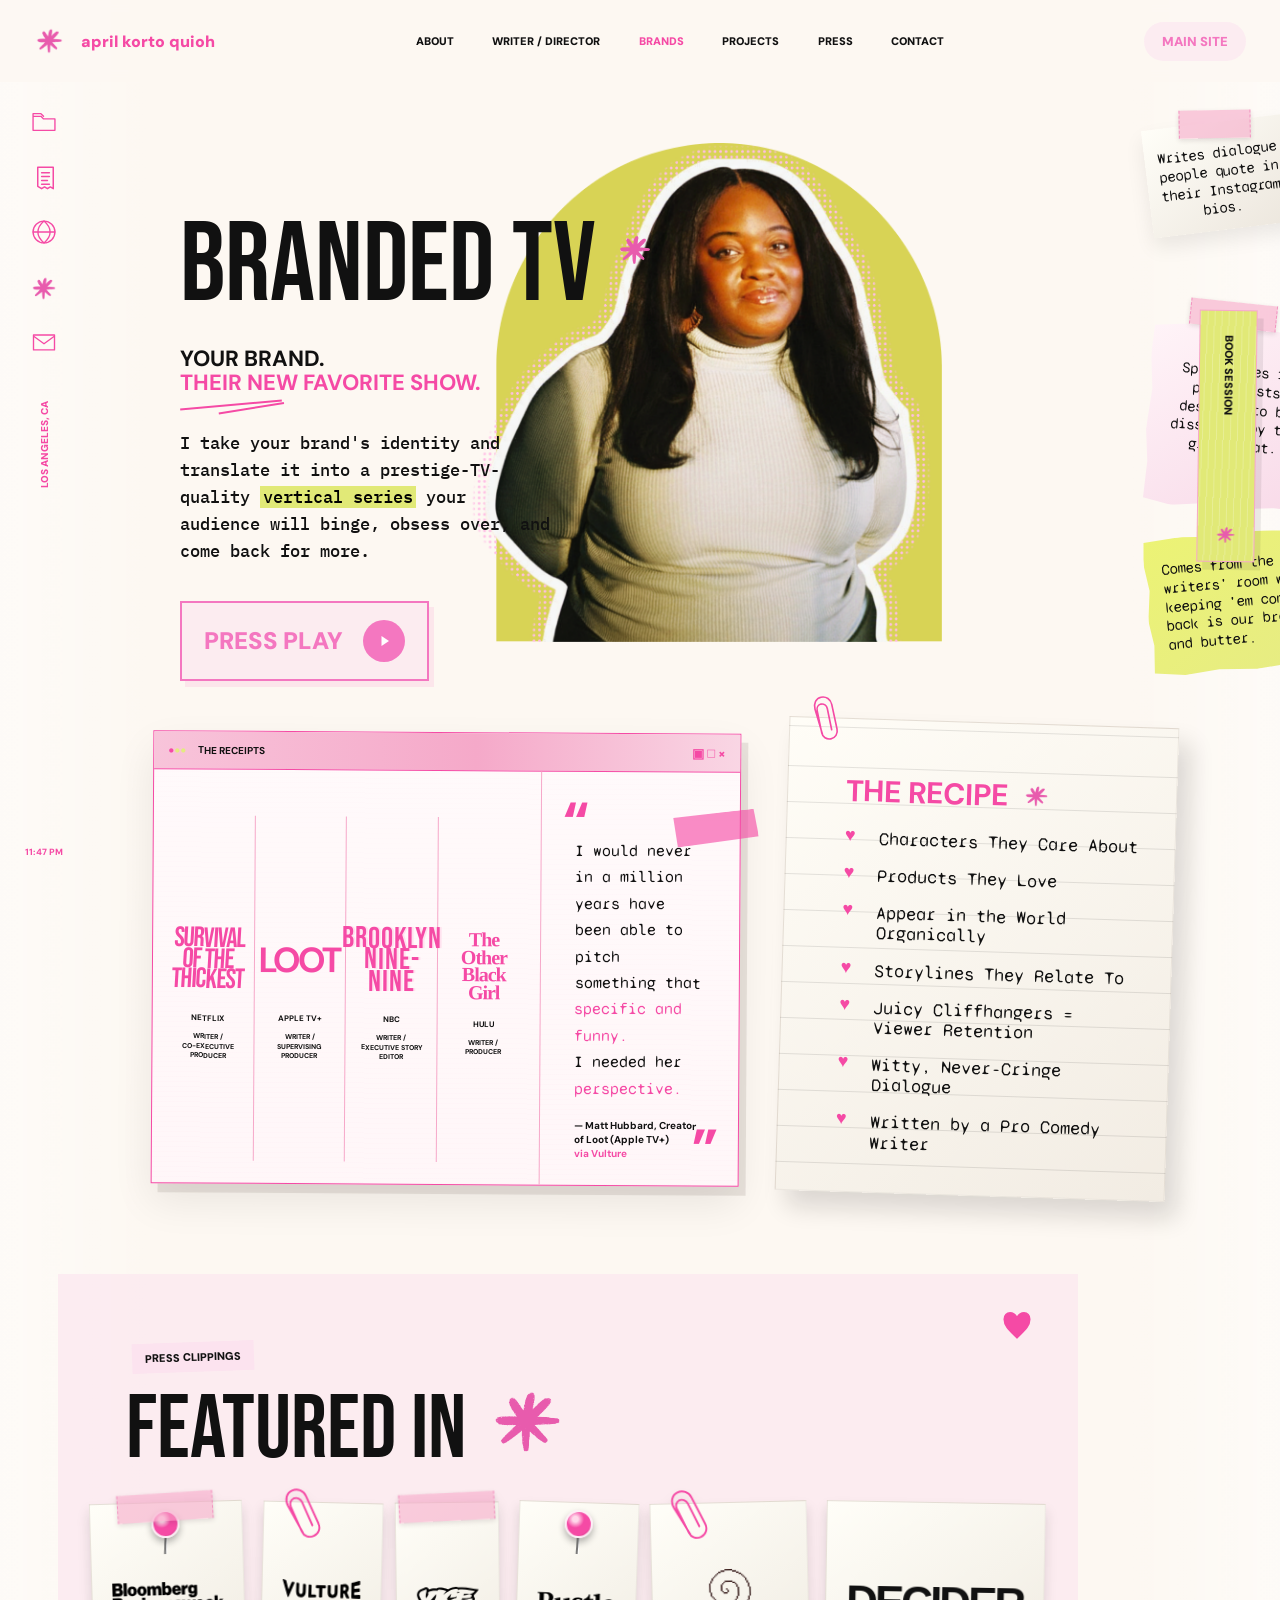
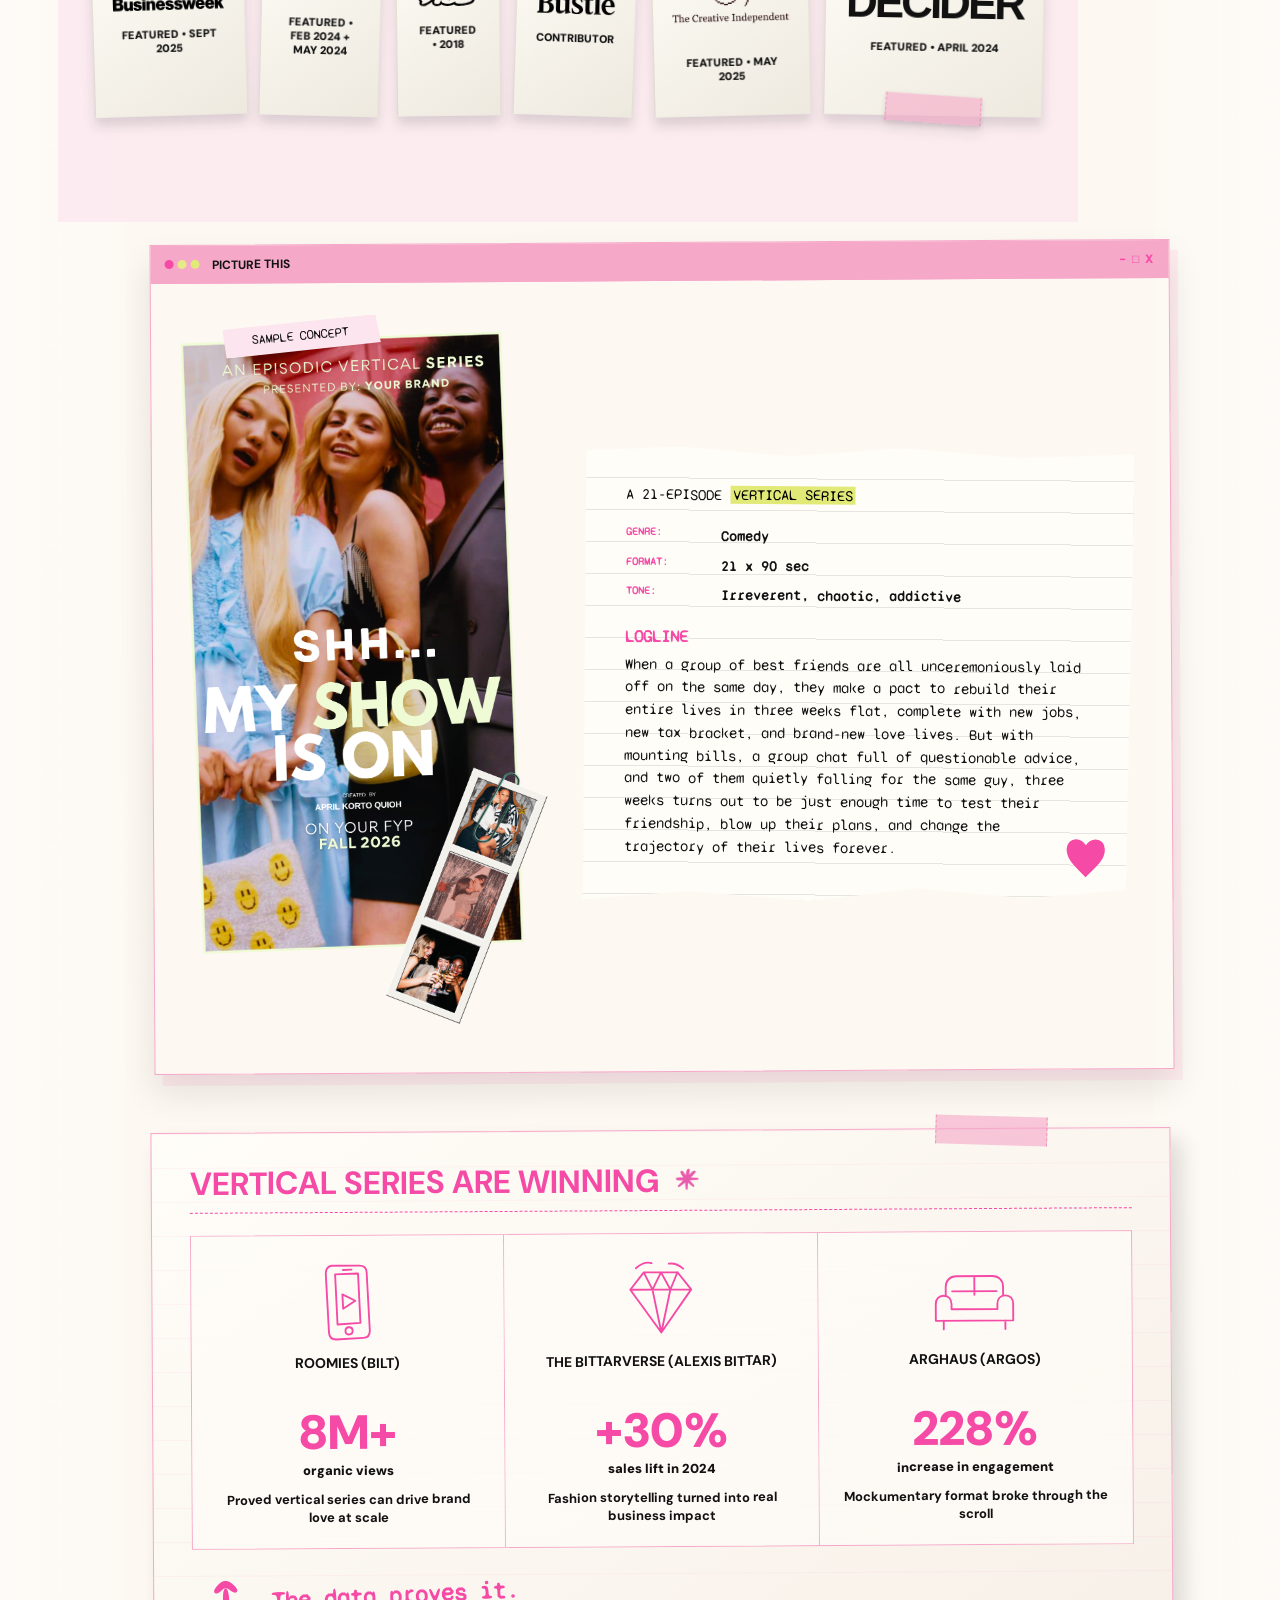
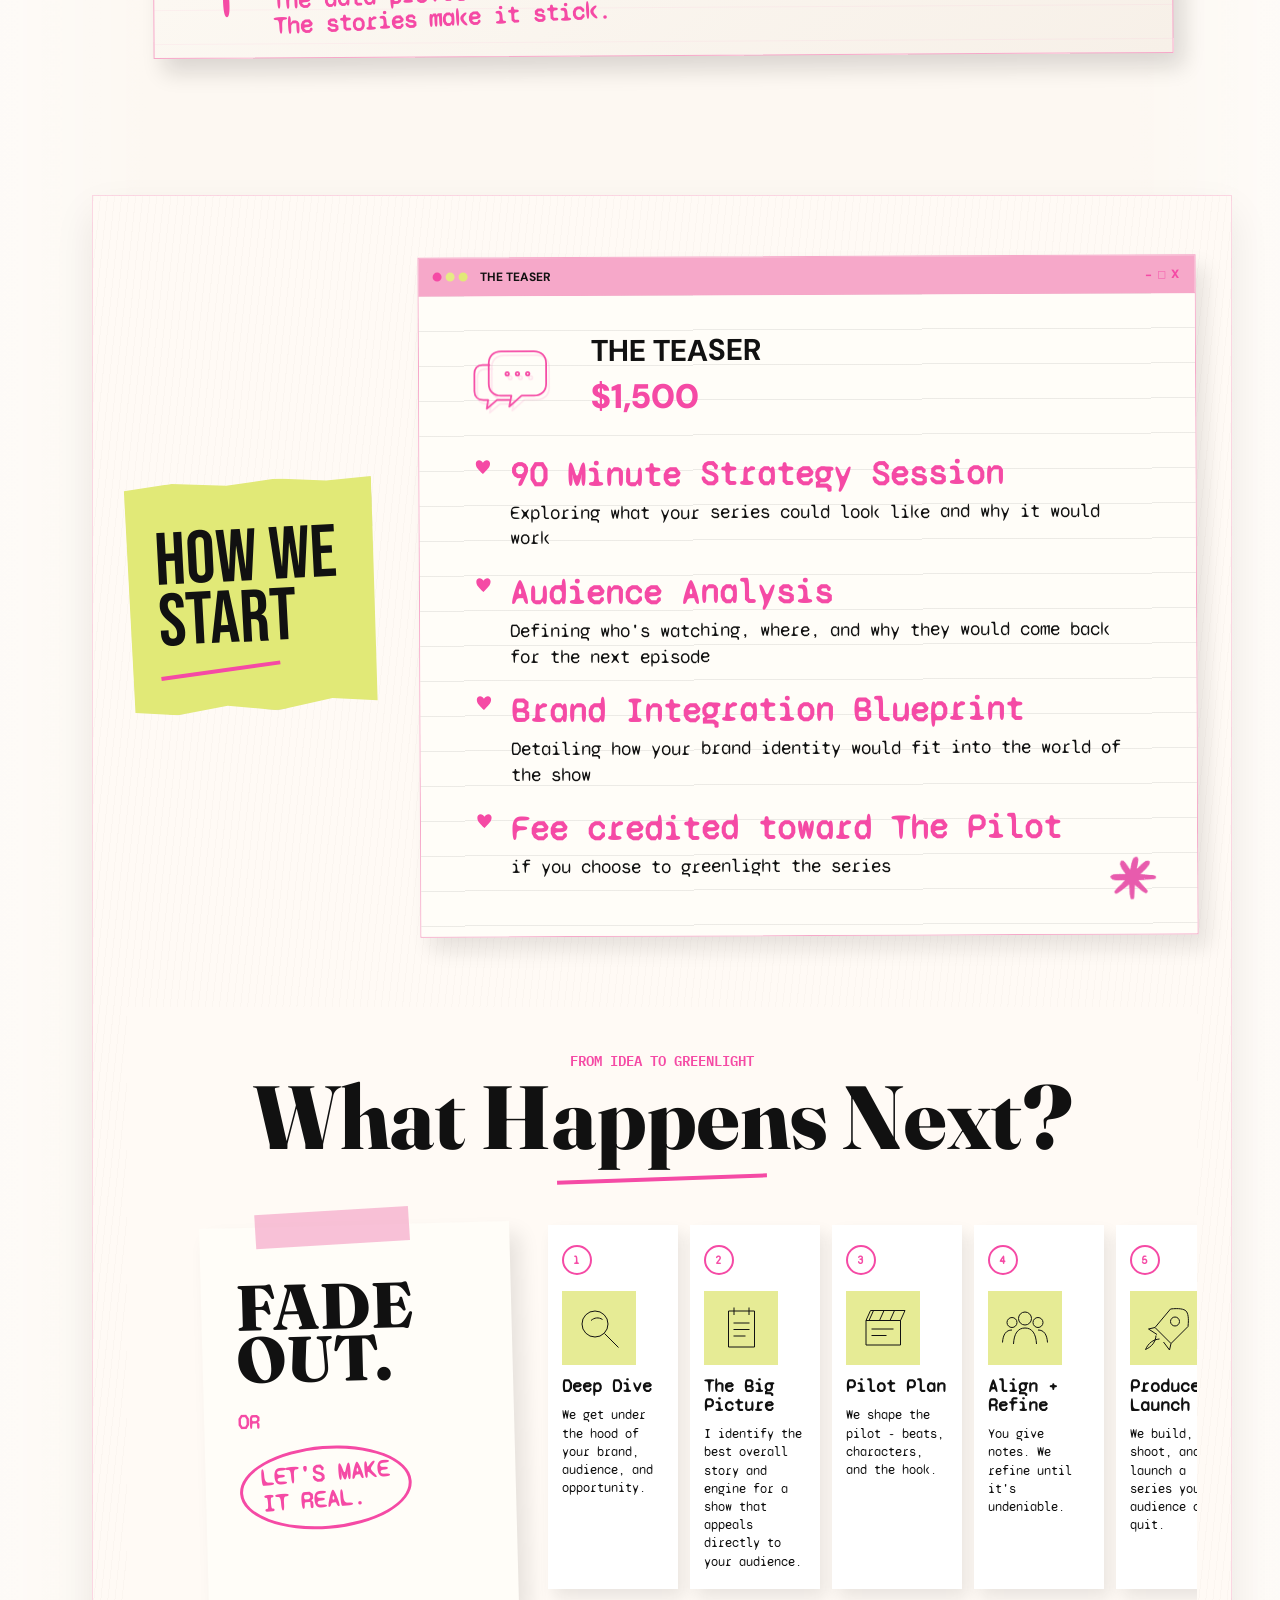
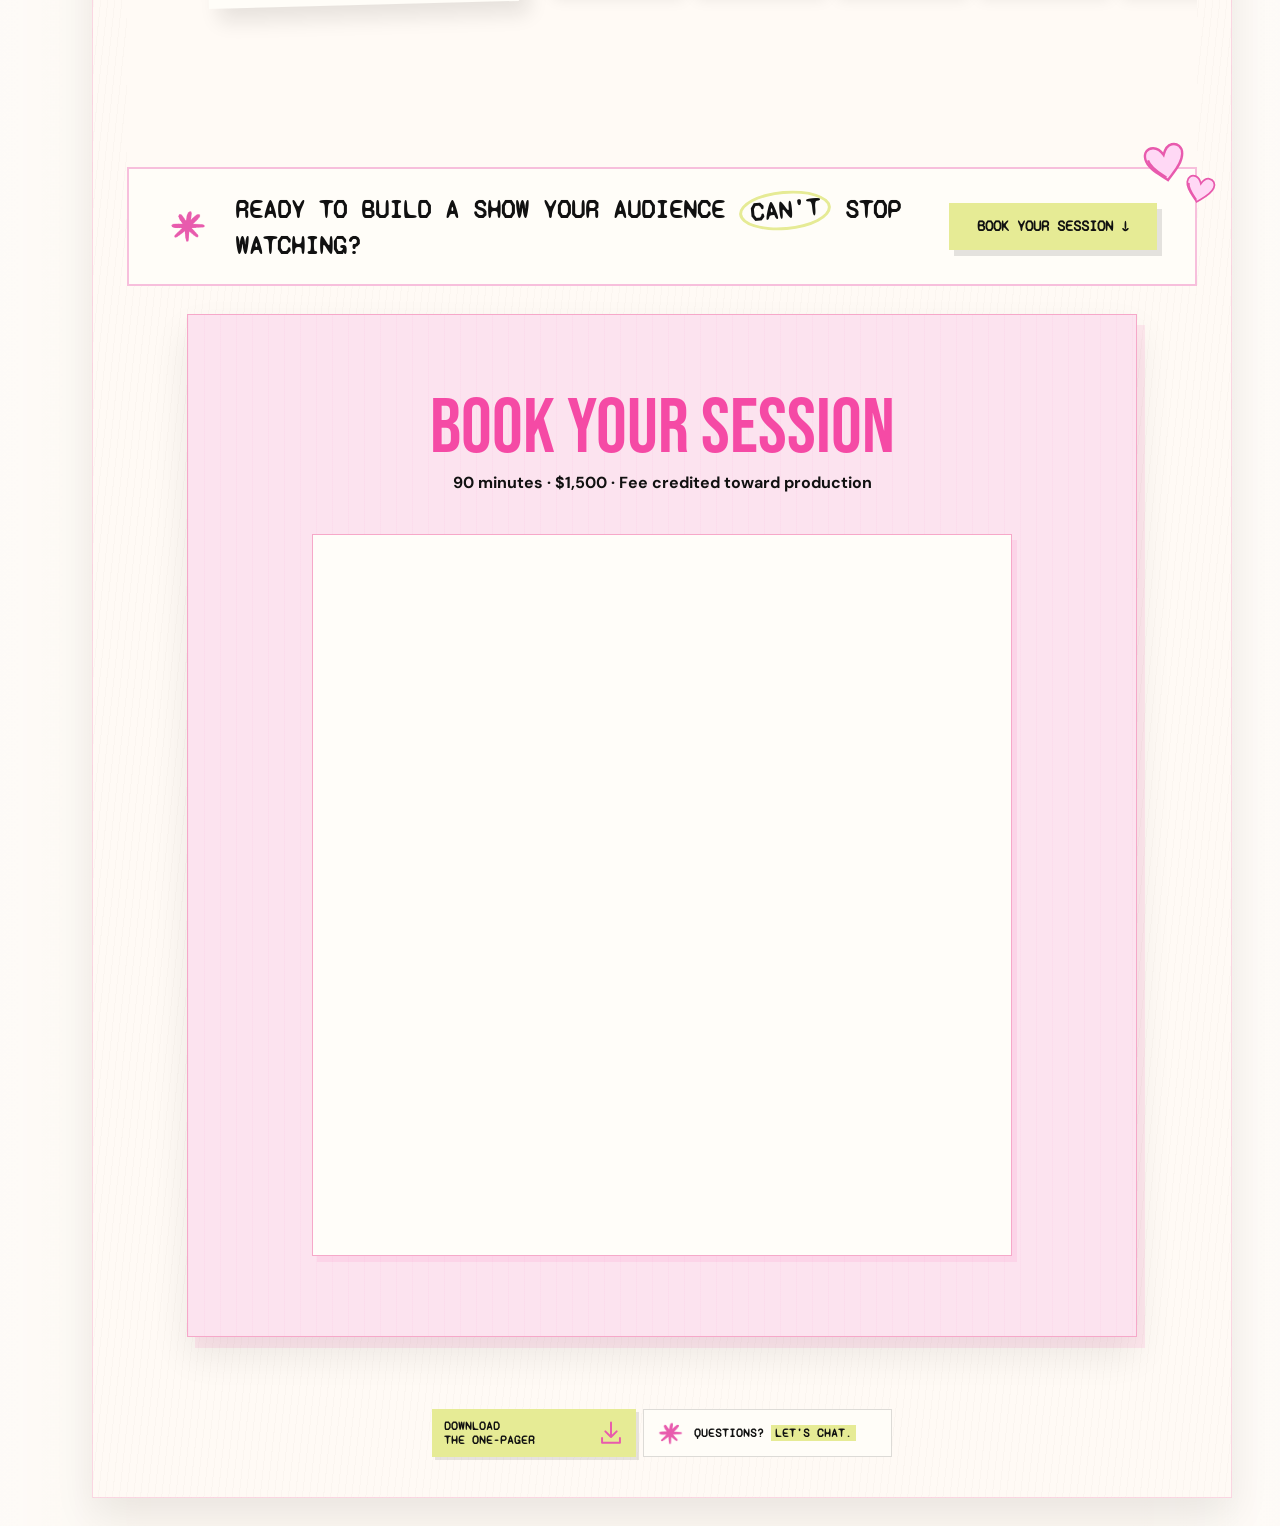
==== brands/index.html @ 6c9f24ae "Add files via upload" ====
<!doctype html>
<html lang="en">
<head>
  <meta charset="utf-8">
  <meta name="viewport" content="width=device-width, initial-scale=1">
  <meta name="description" content="Branded TV — episodic vertical series by April Korto Quioh.">
  <title>Brands - April Korto Quioh</title>
  <link rel="icon" href="data:image/svg+xml,%3Csvg xmlns='http://www.w3.org/2000/svg' viewBox='0 0 32 32'%3E%3Cpath d='M16 2v28M2 16h28M5 5l22 22M27 5 5 27' stroke='%23F54AA5' stroke-width='3'/%3E%3C/svg%3E">
  <link rel="preconnect" href="https://fonts.googleapis.com">
  <link rel="preconnect" href="https://fonts.gstatic.com" crossorigin>
  <link href="https://fonts.googleapis.com/css2?family=Bebas+Neue&amp;family=DM+Sans:wght@400;500;700;800;900&amp;family=Fraunces:opsz,wght@9..144,600;9..144,800&amp;family=IBM+Plex+Mono:wght@400;500;600&amp;family=Space+Grotesk:wght@500;600;700&amp;family=Syne+Mono&amp;display=swap" rel="stylesheet">
  <link rel="stylesheet" href="styles.css">
</head>
<body>
  <svg class="sprite" aria-hidden="true">
    <symbol id="i-folder" viewBox="0 0 32 32"><path d="M3.5 9.5h9l3 3h13v13h-25zM3.5 9.5V6.5h9l3 3"/></symbol>
    <symbol id="i-doc" viewBox="0 0 32 32"><path d="M8 4.5h16v22l-3-1.8-3 1.8-3-1.8-3 1.8-4-2.4zM12 10h8M12 14h8M12 18h6M12 22h8"/></symbol>
    <symbol id="i-globe" viewBox="0 0 32 32"><circle cx="16" cy="16" r="12.5"/><path d="M3.5 16h25M16 3.5c4.8 4.2 7 8.2 7 12.5s-2.2 8.3-7 12.5c-4.8-4.2-7-8.2-7-12.5s2.2-8.3 7-12.5z"/></symbol>
    <symbol id="i-star" viewBox="0 0 32 32"><path d="M16 2.5v27M2.5 16h27M6.5 6.5l19 19M25.5 6.5l-19 19"/></symbol>
    <symbol id="i-mail" viewBox="0 0 32 32"><rect x="4" y="8" width="24" height="17"/><path d="M5 10l11 8 11-8"/></symbol>
    <symbol id="i-play" viewBox="0 0 32 32"><path d="M12 8l12 8-12 8z"/></symbol>
    <symbol id="i-download" viewBox="0 0 32 32"><path d="M16 3v18M9 14l7 7 7-7M5 22v6h22v-6"/></symbol>
    <symbol id="i-paperclip" viewBox="-12 -12 104 164"><path d="M54 120 22 46C15 29 21 12 36 7c15-5 30 3 35 18l25 73c5 14-2 28-15 32-13 4-26-2-30-15L29 49c-3-9 1-18 9-21 9-3 18 2 21 11l21 63" transform="translate(-17 1)"/></symbol>
    <symbol id="i-heart" viewBox="0 0 32 32"><path d="M16 28C9 21 4 17 4 10.5 4 6.8 6.4 4.6 9.5 4.6c2.8 0 4.9 1.8 6.5 4.4 1.6-2.6 3.8-4.4 6.6-4.4 3.1 0 5.4 2.2 5.4 5.9C28 17 23 21 16 28z"/></symbol>
    <symbol id="i-heart-drawn" viewBox="0 0 40 36"><path d="M20 32.5C15.2 27.3 5.1 20.8 4.4 12.3 3.9 6.6 7.6 3.4 12.2 4.1c3.6.5 6.3 3.7 7.8 7 1.7-3.8 4.2-7.3 8.2-7.5 4.9-.3 8.2 3.8 7.3 9-1.5 8.5-10.8 15.1-15.5 19.9z"/><path fill="none" d="M19 30.2C14 25.4 7.2 20.1 6.4 13.4"/></symbol>
    <symbol id="step-search" viewBox="0 0 100 100"><circle cx="42" cy="42" r="26"/><path d="m61 61 28 28M34 35c7-6 15-7 23-2"/></symbol>
    <symbol id="step-notes" viewBox="0 0 100 100"><path d="M25 16h52v72H25zM36 9v15M66 9v15M35 40h32M35 53h32M35 66h24"/></symbol>
    <symbol id="step-pilot" viewBox="0 0 100 100"><path d="M16 35h69v49H16zM16 35l9-20h69l-9 20zM31 15l-9 20M52 15l-9 20M73 15l-9 20M27 52h44M27 65h30"/></symbol>
    <symbol id="step-team" viewBox="0 0 100 100"><circle cx="50" cy="31" r="13"/><circle cx="24" cy="39" r="10"/><circle cx="76" cy="39" r="10"/><path d="M27 82c1-21 9-32 23-32s22 11 23 32M5 79c1-16 7-25 19-25M95 79c-1-16-7-25-19-25"/></symbol>
    <symbol id="step-launch" viewBox="0 0 100 100"><path d="M57 12c17-2 27 0 31 4 4 4 6 14 4 31L58 81 26 49zM58 81l-3 13-12-16M26 49l-13 3 17 11"/><circle cx="66" cy="37" r="9"/><path d="M35 72c-13 1-22 8-28 21 13-6 20-15 21-28"/></symbol>
  </svg>

  <div class="site-shell">
    <header class="topbar">
      <a class="wordmark" href="#top" aria-label="April Korto Quioh home"><img class="approved-asterisk wordmark-asterisk" src="../CANVA%20ELEMENTS/icons/asterisk.png" alt=""><span>april korto quioh</span></a>
      <button class="menu-button" type="button" aria-expanded="false" aria-controls="primary-nav">MENU</button>
      <nav id="primary-nav" aria-label="Primary navigation">
        <a href="/#about">About</a>
        <a href="/#pickme">Writer / Director</a>
        <a class="active" href="#top" aria-current="page">Brands</a>
        <a href="/#next">Projects</a>
        <a href="#press">Press</a>
        <a href="mailto:april@aprilkortoquioh.com">Contact</a>
      </nav>
      <a class="back-link" href="/">Main Site</a>
    </header>

    <aside class="utility-rail" aria-label="Page shortcuts">
      <a href="../CANVA%20ELEMENTS/april%20korto%20quioh_episodic%20verticals_overview.pdf" download="april-korto-quioh-branded-tv-one-pager.pdf" aria-label="Download the one pager" title="Download the one pager"><svg><use href="#i-folder"/></svg></a>
      <a href="#receipts" aria-label="Receipts" title="Receipts"><svg><use href="#i-doc"/></svg></a>
      <a href="#proof" aria-label="Proof"><svg><use href="#i-globe"/></svg></a>
      <a class="rail-home" href="#top" aria-label="Back to top" title="Back to top"><img class="approved-asterisk rail-asterisk" src="../CANVA%20ELEMENTS/icons/asterisk.png" alt=""></a>
      <a href="#contact" aria-label="Contact"><svg><use href="#i-mail"/></svg></a>
      <p>Los Angeles, CA</p>
      <time datetime="23:47">11:47 PM</time>
    </aside>

    <a class="session-tab" href="#book-session">
      <span>Book Session</span>
      <img class="approved-asterisk tab-asterisk" src="../CANVA%20ELEMENTS/icons/asterisk.png" alt="">
    </a>

    <main id="top">
      <section class="hero scene" id="about" aria-labelledby="hero-title">
        <div class="hero-copy">
          <div class="hero-title-row"><h1 id="hero-title">Branded TV</h1><img class="approved-asterisk hero-asterisk" src="../CANVA%20ELEMENTS/icons/asterisk.png" alt=""></div>
          <h2>Your brand.<br><strong>Their new favorite show.</strong></h2>
          <span class="scribble-line" aria-hidden="true"></span>
          <p>I take your brand's identity and translate it into a prestige-TV-quality <mark>vertical series</mark> your audience will binge, obsess over, and come back for more.</p>
          <a class="press-play" href="#book-session"><span>Press Play</span><i aria-hidden="true"><svg><use href="#i-play"/></svg></i></a>
        </div>
        <div class="portrait-wrap" aria-hidden="true">
          <img src="../CANVA%20ELEMENTS/assets/akq-branded-tv-codex-20260628/main-portrait.png" alt="">
        </div>
        <div class="quote-note note"><span class="tape"></span>Writes dialogue<br>people quote in<br>their Instagram bios.</div>
        <span class="tape pink-note-tape" aria-hidden="true"></span>
        <div class="pink-note note wrinkled">Specializes in plot twists designed to be dissected by the group chat. <b class="drawn-heart">&#9825;</b></div>
        <div class="yellow-note note wrinkled">Comes from the writers' room where keeping 'em coming back is our bread and butter.</div>
        <svg class="paperclip yellow-note-clip" aria-hidden="true"><use href="#i-paperclip"/></svg>
      </section>

      <section class="receipts-recipe scene" id="receipts" aria-label="The receipts and the recipe">
        <article class="receipts-window receipts-card">
          <div class="browser-bar"><span class="dots">●●●</span><b>The receipts</b><span class="window-icons">▣ □ ×</span></div>
          <div class="receipts-body">
            <div class="credits-grid" aria-label="Television credits">
              <div><h3 class="credit-logo survival">Survival<br>of the<br>Thickest</h3><small>Netflix</small><p>Writer /<br>Co-Executive Producer</p></div>
              <div><h3 class="credit-logo loot">Loot</h3><small>Apple TV+</small><p>Writer /<br>Supervising Producer</p></div>
              <div><h3 class="credit-logo brooklyn">Brooklyn<br>Nine-Nine</h3><small>NBC</small><p>Writer /<br>Executive Story Editor</p></div>
              <div><h3 class="credit-logo other-black-girl">The Other<br>Black Girl</h3><small>Hulu</small><p>Writer /<br>Producer</p></div>
            </div>
            <blockquote>I would never in a million years have been able to pitch something that <span class="quote-pink">specific and funny.</span> I needed her <span class="quote-pink">perspective.</span><cite>— Matt Hubbard, Creator of Loot (Apple TV+)<br><em>via Vulture</em></cite></blockquote>
          </div>
        </article>

        <article class="recipe-note" aria-labelledby="recipe-title">
          <svg class="paperclip recipe-clip" aria-hidden="true"><use href="#i-paperclip"/></svg>
          <h2 id="recipe-title">The Recipe <img class="approved-asterisk heading-asterisk" src="../CANVA%20ELEMENTS/icons/asterisk.png" alt=""></h2>
          <ul>
            <li>Characters They Care About</li>
            <li>Products They Love</li>
            <li>Appear in the World Organically</li>
            <li>Storylines They Relate To</li>
            <li>Juicy Cliffhangers = Viewer Retention</li>
            <li>Witty, Never-Cringe Dialogue</li>
            <li>Written by a Pro Comedy Writer</li>
          </ul>
        </article>
      </section>

      <section class="press-section scene" id="press" aria-labelledby="press-title">
        <div class="section-kicker">Press Clippings</div>
        <h2 id="press-title">Featured In <img class="approved-asterisk heading-asterisk" src="../CANVA%20ELEMENTS/icons/asterisk.png" alt=""></h2>
        <svg class="heart-doodle press-heart" aria-hidden="true"><use href="#i-heart"/></svg>
        <div class="press-scraps">
          <a class="press-scrap pin scrap-bloomberg" href="https://www.bloomberg.com/news/features/2025-09-19/getting-a-job-in-hollywood-has-never-been-harder" target="_blank" rel="noreferrer">
            <span class="tape"></span>
            <img src="../CANVA%20ELEMENTS/assets/akq-branded-tv-codex-20260628/press-bloomberg-businessweek.svg" alt="Bloomberg Businessweek">
            <small>Featured • Sept 2025</small>
          </a>
          <a class="press-scrap clip scrap-vulture" href="https://www.vulture.com/article/how-to-be-a-good-boss-in-hollywood-advice.html" target="_blank" rel="noreferrer">
            <svg class="paperclip scrap-clip" aria-hidden="true"><use href="#i-paperclip"/></svg>
            <img src="../CANVA%20ELEMENTS/assets/akq-branded-tv-codex-20260628/press-vulture.svg" alt="Vulture">
            <small>Featured • Feb 2024 + May 2024</small>
          </a>
          <a class="press-scrap tape-top scrap-vice" href="https://www.vice.com/en/article/these-women-are-taking-body-positivity-back-from-brands/" target="_blank" rel="noreferrer">
            <span class="tape"></span>
            <img src="../CANVA%20ELEMENTS/assets/akq-branded-tv-codex-20260628/press-vice.svg" alt="VICE">
            <small>Featured • 2018</small>
          </a>
          <a class="press-scrap pin scrap-bustle" href="https://www.bustle.com/entertainment/coco-jones-grammys-bel-air-interview" target="_blank" rel="noreferrer">
            <img src="../CANVA%20ELEMENTS/assets/akq-branded-tv-codex-20260628/press-bustle.svg" alt="Bustle">
            <small>Contributor</small>
          </a>
          <a class="press-scrap clip scrap-creative" href="https://thecreativeindependent.com/people/screenwriter-director-and-comedian-april-korto-quioh-on-leading-with-emotion/" target="_blank" rel="noreferrer">
            <svg class="paperclip scrap-clip" aria-hidden="true"><use href="#i-paperclip"/></svg>
            <img src="../CANVA%20ELEMENTS/creative%20independent%20logo.jpg" alt="The Creative Independent">
            <small>Featured • May 2025</small>
          </a>
          <a class="press-scrap tape-bottom scrap-decider" href="https://decider.com/2024/04/10/loot-taylor-swift-episode-season-2-episode-3-recap-swiftie-michaela-jae-rodriguez-interview/" target="_blank" rel="noreferrer">
            <span class="tape"></span>
            <strong>Decider</strong>
            <small>Featured • April 2024</small>
          </a>
        </div>
      </section>

      <section class="concept-zone scene" id="concept" aria-label="Example concept and proof">
        <div class="concept-composition">
          <article class="browser-window concept-info concept-board">
            <header class="browser-bar"><span class="traffic"><i></i><i></i><i></i></span><b>Picture This</b><span class="window-controls">- □ x</span></header>
            <div class="concept-board-inner">
              <figure class="concept-poster-collage">
                <span class="sample-label">Sample Concept</span>
                <img src="../CANVA%20ELEMENTS/assets/akq-branded-tv-codex-20260628/concept-poster.png" alt="SHH... My Show Is On concept poster with photo strip">
              </figure>
              <div class="concept-copy lined-paper">
                <p class="series-type">A 21-episode <mark>vertical series</mark></p>
                <dl>
                  <div><dt>Genre:</dt><dd>Comedy</dd></div>
                  <div><dt>Format:</dt><dd>21 x 90 sec</dd></div>
                  <div><dt>Tone:</dt><dd>Irreverent, chaotic, addictive</dd></div>
                </dl>
                <h3>Logline</h3>
                <p class="logline">When a group of best friends are all unceremoniously laid off on the same day, they make a pact to rebuild their entire lives in three weeks flat, complete with new jobs, new tax bracket, and brand-new love lives. But with mounting bills, a group chat full of questionable advice, and two of them quietly falling for the same guy, three weeks turns out to be just enough time to test their friendship, blow up their plans, and change the trajectory of their lives forever.</p>
                <svg class="heart-doodle concept-heart" aria-hidden="true"><use href="#i-heart"/></svg>
              </div>
            </div>
          </article>
        </div>

        <div class="proof-row proof-only">
          <article class="proof-doc" id="proof" aria-labelledby="proof-title">
            <h2 id="proof-title">Vertical Series Are Winning <img class="approved-asterisk heading-asterisk" src="../CANVA%20ELEMENTS/icons/asterisk.png" alt=""></h2>
            <div class="proof-grid">
              <a class="proof-source" href="https://www.marketingbrew.com/stories/2025/08/18/brands-are-producing-original-series-for-social-here-s-why" target="_blank" rel="noreferrer" aria-label="Source for the Roomies by Bilt figures">
              <article>
                <svg class="case-icon" viewBox="0 0 120 120" aria-hidden="true"><path d="M38 8c-5 1-8 5-8 11l4 82c.3 7 4 10 10 10l38-2c6-.4 9-4 9-10L87 17c-.4-6-4-9-10-9z"/><path d="M43 20l32-1 3 69-32 2zM54 14l12-.4M57 99c0 3 2 5 5 5s5-2 5-5-2-5-5-5-5 2-5 5z"/><path d="M53 48l18 9-17 11z"/></svg>
                <h3>Roomies (Bilt)</h3>
                <strong>8M+</strong>
                <p>organic views</p>
                <small>Proved vertical series can drive brand love at scale</small>
              </article>
              </a>
              <a class="proof-source" href="https://adage.com/article/marketing-news-strategy/how-alexis-bittars-bittarverse-took-over-tiktok-and-drove-real-sales/2605621/" target="_blank" rel="noreferrer" aria-label="Source for the Bittarverse figures">
              <article>
                <svg class="case-icon" viewBox="0 0 120 120" aria-hidden="true"><path d="M18 44l19-24h47l19 24-42 60zM18 44h85M37 20l12 24 12-24 13 24 10-24M49 44l12 60 13-60M18 44l43 60 42-60"/><path d="M26 14c8-7 15-9 22-7M92 15c-7-6-13-8-20-7"/></svg>
                <h3>The Bittarverse (Alexis Bittar)</h3>
                <strong>+30%</strong>
                <p>sales lift in 2024</p>
                <small>Fashion storytelling turned into real business impact</small>
              </article>
              </a>
              <a class="proof-source" href="https://www.thedrum.com/news/argos-bets-big-creator-content-with-argha-s-mockumentary-series" target="_blank" rel="noreferrer" aria-label="Source for the Arghaus by Argos figures">
              <article>
                <svg class="case-icon" viewBox="0 0 120 120" aria-hidden="true"><path d="M20 55V43c0-9 6-15 15-15h50c9 0 15 6 15 15v12M17 55c-7 0-11 5-11 12v23h108V67c0-7-4-12-11-12-7 0-11 5-11 12v7H28v-7c0-7-4-12-11-12zM17 90v12M103 90v12M29 49h62M60 29v25"/></svg>
                <h3>Arghaus (Argos)</h3>
                <strong>228%</strong>
                <p>increase in engagement</p>
                <small>Mockumentary format broke through the scroll</small>
              </article>
              </a>
            </div>
            <p class="proof-note">The data proves it.<br>The stories make it stick.</p>
          </article>
        </div>
      </section>

      <div class="closing-board">
      <section class="teaser-scene scene" aria-labelledby="teaser-title">
        <div class="how-start-paper"><h2>How We<br>Start</h2><span class="scribble-line" aria-hidden="true"></span></div>
        <article class="browser-window teaser-window">
          <header class="browser-bar"><span class="traffic"><i></i><i></i><i></i></span><b><a class="teaser-book-link" href="#book-session">The Teaser</a></b><span class="window-controls">- □ x</span></header>
          <div class="teaser-inner">
            <svg class="chat-icon" viewBox="0 0 120 120" aria-hidden="true"><path d="M41 22h48c11 0 18 7 18 18v29c0 11-7 18-18 18H71L53 103l3-16H41c-11 0-18-7-18-18V40c0-11 7-18 18-18z"/><path d="M24 42H14C6 42 2 47 2 55v25c0 8 5 13 13 13h7l-2 13 15-13h18"/><circle cx="50" cy="55" r="2.5"/><circle cx="65" cy="55" r="2.5"/><circle cx="80" cy="55" r="2.5"/></svg>
            <div>
              <h2 id="teaser-title"><a class="teaser-book-link" href="#book-session">The Teaser</a></h2>
              <strong>$1,500</strong>
            </div>
            <ul>
              <li><svg class="heart-bullet" aria-hidden="true"><use href="#i-heart"/></svg><strong>90 Minute Strategy Session</strong><span>Exploring what your series could look like and why it would work</span></li>
              <li><svg class="heart-bullet" aria-hidden="true"><use href="#i-heart"/></svg><strong>Audience Analysis</strong><span>Defining who's watching, where, and why they would come back for the next episode</span></li>
              <li><svg class="heart-bullet" aria-hidden="true"><use href="#i-heart"/></svg><strong>Brand Integration Blueprint</strong><span>Detailing how your brand identity would fit into the world of the show</span></li>
              <li><svg class="heart-bullet" aria-hidden="true"><use href="#i-heart"/></svg><strong>Fee credited toward The Pilot</strong><span>if you choose to greenlight the series</span></li>
            </ul>
          </div>
        </article>
      </section>

      <section class="next-scene scene option option-one" aria-labelledby="next-title">
        <div class="one-heading">
          <p>From idea to greenlight</p>
          <h2 id="next-title">What Happens Next?</h2>
        </div>
        <div class="one-layout">
          <a class="one-choice" href="#book-session" aria-label="Book your session">
            <span class="one-tape"></span>
            <p>Fade out.</p>
            <small>or</small>
            <strong>Let's make<br>it real.</strong>
          </a>
          <ol class="one-steps">
            <li role="button" tabindex="0" aria-expanded="false"><span class="one-number">1</span><svg aria-hidden="true"><use href="#step-search"/></svg><h3>Deep Dive</h3><p>We get under the hood of your brand, audience, and opportunity.</p></li>
            <li role="button" tabindex="0" aria-expanded="false"><span class="one-number">2</span><svg aria-hidden="true"><use href="#step-notes"/></svg><h3>The Big Picture</h3><p>I identify the best overall story and engine for a show that appeals directly to your audience.</p></li>
            <li role="button" tabindex="0" aria-expanded="false"><span class="one-number">3</span><svg aria-hidden="true"><use href="#step-pilot"/></svg><h3>Pilot Plan</h3><p>We shape the pilot - beats, characters, and the hook.</p></li>
            <li role="button" tabindex="0" aria-expanded="false"><span class="one-number">4</span><svg aria-hidden="true"><use href="#step-team"/></svg><h3>Align + Refine</h3><p>You give notes. We refine until it's undeniable.</p></li>
            <li role="button" tabindex="0" aria-expanded="false"><span class="one-number">5</span><svg aria-hidden="true"><use href="#step-launch"/></svg><h3>Produce + Launch</h3><p>We build, shoot, and launch a series your audience can't quit.</p></li>
          </ol>
        </div>
      </section>

      <section class="final-cta" id="contact" aria-labelledby="contact-title">
        <img class="approved-asterisk cta-asterisk" src="../CANVA%20ELEMENTS/icons/asterisk.png" alt="">
        <h2 id="contact-title">Ready to build a show your audience <span>can't</span> stop watching?</h2>
        <a class="cta-book" href="#book-session">Book your session &darr;</a>
        <span class="cta-hearts" aria-hidden="true"><svg><use href="#i-heart-drawn"/></svg><svg><use href="#i-heart-drawn"/></svg></span>
      </section>


      <section class="booking-section" id="book-session" aria-labelledby="book-session-title">
        <h2 id="book-session-title">Book Your Session</h2>
        <p>90 minutes &middot; $1,500 &middot; Fee credited toward production</p>
        <div class="booking-frame">
          <div class="calendly-inline-widget" data-url="PASTE_CALENDLY_URL_HERE?primary_color=f477c0&amp;text_color=111111&amp;background_color=fdf8f2"></div>
        </div>
        <script type="text/javascript" src="https://assets.calendly.com/assets/external/widget.js" async></script>
      </section>

      <div class="final-links" aria-label="Additional contact links">
        <a class="final-download" href="../CANVA%20ELEMENTS/april%20korto%20quioh_episodic%20verticals_overview.pdf" download>
          <span>Download<br>The One-Pager</span>
          <svg aria-hidden="true"><use href="#i-download"/></svg>
        </a>
        <a class="final-chat" href="mailto:april@aprilkortoquioh.com">
          <img class="approved-asterisk" src="../CANVA%20ELEMENTS/icons/asterisk.png" alt="">
          <span>Questions? <strong>Let's Chat.</strong></span>
        </a>
      </div>
      </div>
    </main>
  </div>

  <nav class="mobile-booking" aria-label="Mobile quick actions">
    <a class="mobile-chat" href="mailto:april@aprilkortoquioh.com">
      <img class="approved-asterisk" src="../CANVA%20ELEMENTS/icons/asterisk.png" alt="">
      <span>Questions? <strong>Let's Chat.</strong></span>
    </a>
    <a class="mobile-session" href="#book-session">
      <span>Book Session</span>
      <img class="approved-asterisk" src="../CANVA%20ELEMENTS/icons/asterisk.png" alt="">
    </a>
  </nav>

  <div class="shutdown-line" aria-hidden="true"></div>

  <script src="script.js"></script>
</body>
</html>
---- brands/styles.css ----
:root {
  --page-cream: #FDF8F2;
  --hot-pink: #F54AA5;
  --pale-pink: #FCE3EF;
  --highlight-green: #ECF375;
  --note-chartreuse: #E1E977;
  --ink: #111111;
  --paper: #FFFDF9;
  --paper-warm: #F8F2E9;
  --pink-line: #F6A8C9;
  --muted: #5C5C5C;
  --shadow-soft: 0 15px 35px rgba(17, 17, 17, .10);
  --shadow-paper: 8px 11px 0 rgba(245, 74, 165, .08), 0 18px 35px rgba(17, 17, 17, .10);
  --font-body: "DM Sans", Arial, sans-serif;
  --font-display: "Bebas Neue", Impact, sans-serif;
  --scene: min(100% - 120px, 1240px);
  --z-page: 1;
  --z-paper: 3;
  --z-decor: 5;
  --z-nav: 20;
  --z-tab: 30;
  --z-overlay: 100;
}

* { box-sizing: border-box; }
html {
  max-width: 100%;
  overflow-x: hidden;
  background: #efe7df;
  scroll-behavior: smooth;
}
body {
  margin: 0;
  max-width: 100%;
  overflow-x: hidden;
  color: var(--ink);
  background:
    repeating-linear-gradient(90deg, rgba(245, 74, 165, .025) 0 1px, transparent 1px 17px),
    radial-gradient(circle at 48% 2%, rgba(255,255,255,.85), transparent 32%),
    var(--page-cream);
  font-family: var(--font-body);
  font-size: 16px;
}
a { color: inherit; text-decoration: none; }
button { color: inherit; font: inherit; }
img { display: block; max-width: 100%; }
svg { display: block; }
.sprite { position: absolute; width: 0; height: 0; overflow: hidden; }
:focus-visible { outline: 3px solid var(--hot-pink); outline-offset: 4px; }

.site-shell {
  position: relative;
  width: min(100%, 1440px);
  margin: 0 auto;
  min-height: 100vh;
  background:
    linear-gradient(90deg, rgba(255,255,255,.42), transparent 12%, transparent 88%, rgba(255,255,255,.42)),
    var(--page-cream);
  box-shadow: 0 0 45px rgba(17, 17, 17, .08);
}

.topbar {
  position: sticky;
  top: 0;
  z-index: var(--z-nav);
  height: 82px;
  display: grid;
  grid-template-columns: 270px 1fr 190px;
  align-items: center;
  gap: 20px;
  padding: 0 34px;
  background: rgba(253, 248, 242, .92);
  backdrop-filter: blur(7px);
  text-transform: uppercase;
  font-size: 11px;
  font-weight: 900;
  letter-spacing: 0;
}
.wordmark {
  display: inline-flex;
  align-items: center;
  gap: 16px;
  color: var(--hot-pink);
  text-transform: lowercase;
  font-size: 16px;
}
.topbar nav {
  display: flex;
  justify-content: center;
  gap: clamp(24px, 3vw, 45px);
}
.topbar nav a {
  position: relative;
  padding: 8px 0;
}
.topbar nav a:hover,
.topbar nav a:focus-visible,
.topbar nav a.active { color: var(--hot-pink); }
.back-link {
  justify-self: end;
  padding: 11px 18px;
  color: #f477c0;
  background: rgba(252, 227, 239, .58);
  border: 0;
  border-radius: 999px;
  box-shadow: none;
  font-size: 13px;
  font-weight: 900;
  text-transform: uppercase;
  white-space: nowrap;
  transition: background-color .18s ease, color .18s ease, transform .14s cubic-bezier(.2,.8,.2,1);
}
.back-link:hover,
.back-link:focus-visible {
  color: #fffdf8;
  background: #E85AAD;
  transform: translateY(-1px) rotate(-1deg);
}
.back-link:active {
  color: var(--ink);
  background: #e6eb95;
  transform: translateY(1px) scale(.96) rotate(1deg);
}
.menu-button { display: none; }

.spark,
.rail-burst {
  position: relative;
  width: 38px;
  height: 38px;
  flex: none;
}
.spark::before,
.spark::after,
.rail-burst::before,
.rail-burst::after {
  content: "";
  position: absolute;
  left: 0;
  right: 0;
  top: 50%;
  border-top: 2px solid currentColor;
  transform-origin: center;
}
.spark,
.rail-burst {
  color: var(--hot-pink);
  background:
    linear-gradient(45deg, transparent 48%, currentColor 49%, currentColor 51%, transparent 52%),
    linear-gradient(-45deg, transparent 48%, currentColor 49%, currentColor 51%, transparent 52%);
}
.spark::after,
.rail-burst::after { transform: rotate(90deg); }

.utility-rail {
  position: fixed;
  z-index: calc(var(--z-nav) - 1);
  left: max(18px, calc((100vw - 1440px) / 2 + 18px));
  top: 108px;
  bottom: 42px;
  width: 52px;
  display: flex;
  flex-direction: column;
  align-items: center;
  gap: 27px;
  color: var(--hot-pink);
}
.utility-rail a,
.utility-rail svg { width: 28px; height: 28px; }
.utility-rail svg {
  fill: none;
  stroke: currentColor;
  stroke-width: 1.55;
  stroke-linecap: round;
  stroke-linejoin: round;
}
.utility-rail .rail-home {
  display: grid;
  place-items: center;
}
.utility-rail a[aria-label="Receipts"] svg {
  width: 31px;
  height: 31px;
}
.utility-rail p {
  margin: 18px 0 0;
  writing-mode: vertical-rl;
  transform: rotate(180deg);
  font-size: 10px;
  font-weight: 900;
  text-transform: uppercase;
}
.utility-rail time {
  margin-top: auto;
  font-size: 9px;
  font-weight: 800;
}

.session-tab {
  position: absolute;
  z-index: var(--z-tab);
  right: 24px;
  top: 310px;
  width: 58px;
  height: 252px;
  padding: 24px 8px 15px;
  display: flex;
  flex-direction: column;
  align-items: center;
  justify-content: space-between;
  background:
    repeating-linear-gradient(92deg, rgba(255,255,255,.22) 0 1px, transparent 1px 7px),
    var(--note-chartreuse);
  border: 1.5px solid var(--pink-line);
  box-shadow: 6px 8px 0 rgba(17, 17, 17, .08);
  transform: rotate(.8deg);
}
.session-tab span {
  writing-mode: vertical-rl;
  text-transform: uppercase;
  font-size: 11px;
  font-weight: 900;
  line-height: 1;
}
.session-tab i {
  color: var(--hot-pink);
  font-style: normal;
  font: 900 52px/.7 var(--font-body);
}
.paperclip {
  position: absolute;
  fill: none;
  stroke: currentColor;
  stroke-width: 4;
  stroke-linecap: round;
  stroke-linejoin: round;
}
main {
  position: relative;
  z-index: var(--z-page);
  padding: 0 48px 54px 92px;
}
.scene {
  width: var(--scene);
  margin-inline: auto;
}

.hero {
  position: relative;
  min-height: 590px;
  padding: 74px 0 36px;
}
.hero-copy {
  position: relative;
  z-index: 6;
  width: min(520px, 48vw);
}
.hero h1 {
  margin: 0;
  font: 400 clamp(116px, 11vw, 166px)/.82 var(--font-display);
  text-transform: uppercase;
  white-space: nowrap;
}
.hero h2 {
  margin: 42px 0 0;
  font-size: clamp(25px, 2.3vw, 34px);
  line-height: 1.08;
  text-transform: uppercase;
}
.hero h2 strong {
  color: var(--hot-pink);
}
.hero h2::after {
  content: "";
  display: block;
  width: 150px;
  height: 12px;
  margin-top: 13px;
  background:
    linear-gradient(var(--hot-pink), var(--hot-pink)) 0 3px / 100% 3px no-repeat,
    linear-gradient(var(--hot-pink), var(--hot-pink)) 48px 9px / 114px 3px no-repeat;
  transform: rotate(-3deg);
}
.hero-copy p {
  width: min(425px, 100%);
  margin: 38px 0 0;
  font-size: clamp(20px, 1.8vw, 27px);
  line-height: 1.45;
  font-weight: 700;
  letter-spacing: 0;
}
mark {
  background: var(--highlight-green);
  padding: 0 .18em;
}
.press-play {
  width: max-content;
  margin-top: 36px;
  display: inline-flex;
  align-items: center;
  gap: 20px;
  padding: 17px 22px;
  color: var(--hot-pink);
  background: rgba(252, 227, 239, .58);
  border: 2px solid var(--pink-line);
  box-shadow: 5px 6px 0 rgba(245, 74, 165, .14);
  text-transform: uppercase;
  font-size: 24px;
  font-weight: 900;
}
.press-play i {
  width: 42px;
  height: 42px;
  display: grid;
  place-items: center;
  border-radius: 50%;
  background: var(--hot-pink);
  color: white;
  font-style: normal;
}
.press-play svg { width: 20px; height: 20px; fill: currentColor; }
.portrait-stage {
  position: absolute;
  z-index: 2;
  right: 38px;
  bottom: 10px;
  width: min(680px, 54vw);
}
.portrait-stage img {
  width: 100%;
  filter: drop-shadow(0 18px 18px rgba(17,17,17,.10));
}
.hero-note {
  position: absolute;
  z-index: 7;
  padding: 22px 20px;
  box-shadow: var(--shadow-soft);
  font-weight: 900;
  line-height: 1.25;
  letter-spacing: 0;
}
.hero-note::after {
  content: "";
  position: absolute;
  inset: 0;
  pointer-events: none;
  background: repeating-linear-gradient(105deg, rgba(17,17,17,.035) 0 1px, transparent 1px 7px);
  mix-blend-mode: multiply;
}
.tape {
  position: absolute;
  display: block;
  width: 86px;
  height: 26px;
  background:
    repeating-linear-gradient(90deg, rgba(255,255,255,.18) 0 3px, transparent 3px 8px),
    rgba(245, 74, 165, .72);
  box-shadow: 0 3px 8px rgba(245, 74, 165, .18);
}
.white-note {
  top: 160px;
  left: min(570px, 45vw);
  width: 158px;
  background: #fffef8;
  transform: rotate(-6deg);
}
.white-note .tape {
  top: -15px;
  left: 42px;
  transform: rotate(-4deg);
}
.pink-note {
  top: 322px;
  left: min(602px, 48vw);
  width: 226px;
  background: linear-gradient(145deg, #fff2f8, #f6d5e5);
  transform: rotate(-2.6deg);
  font-size: 22px;
}
.pink-note .tape {
  top: -14px;
  left: 60px;
  transform: rotate(2deg);
}
.pink-note::before,
.pink-note::after {
  content: "";
  position: absolute;
  top: 78px;
  width: 14px;
  height: 22px;
  background: var(--hot-pink);
  border-radius: 14px 14px 0 0;
}
.pink-note::before {
  left: 27px;
  transform: rotate(-45deg);
  transform-origin: 0 100%;
}
.pink-note::after {
  left: 13px;
  transform: rotate(45deg);
  transform-origin: 100% 100%;
}
.chartreuse-note {
  top: 470px;
  left: min(535px, 43vw);
  width: 300px;
  background: var(--note-chartreuse);
  transform: rotate(2deg);
  font-size: 21px;
  clip-path: polygon(2% 2%, 19% 0, 41% 3%, 62% 1%, 82% 3%, 100% 1%, 98% 96%, 78% 98%, 60% 96%, 42% 100%, 23% 97%, 1% 99%);
}

.browser-window {
  position: relative;
  background: var(--paper);
  border: 1.5px solid var(--pink-line);
  box-shadow: var(--shadow-paper);
}
.browser-bar {
  height: 38px;
  display: flex;
  align-items: center;
  gap: 12px;
  padding: 0 14px;
  background: #F6A8C9;
  border-bottom: 1.5px solid var(--pink-line);
  text-transform: uppercase;
  font-size: 12px;
  font-weight: 900;
}
.traffic {
  display: inline-flex;
  gap: 4px;
}
.traffic i {
  width: 9px;
  height: 9px;
  border-radius: 50%;
  background: var(--hot-pink);
}
.traffic i:nth-child(2) { background: #E6EB85; }
.traffic i:nth-child(3) { background: var(--note-chartreuse); }
.window-controls {
  margin-left: auto;
  color: var(--hot-pink);
  letter-spacing: .12em;
}

.receipts-recipe {
  display: grid;
  grid-template-columns: minmax(0, 1fr) 310px;
  gap: 56px;
  align-items: center;
  padding: 48px 0 88px;
}
.receipts-window {
  min-height: 310px;
}
.receipts-window::after {
  content: "";
  position: absolute;
  right: -26px;
  top: 128px;
  width: 110px;
  height: 34px;
  background: rgba(245, 74, 165, .72);
  transform: rotate(-6deg);
}
.receipts-body {
  display: grid;
  grid-template-columns: 58% 42%;
  min-height: 270px;
}
.credit-grid {
  display: grid;
  grid-template-columns: repeat(4, minmax(0, 1fr));
}
.credit-grid article {
  min-width: 0;
  padding: 36px 14px 26px;
  display: flex;
  flex-direction: column;
  justify-content: center;
  text-align: center;
  border-right: 1.5px solid var(--pink-line);
}
.credit-grid article:last-child { border-right: 0; }
.credit-logo {
  width: min(100%, 210px);
  height: 82px;
  margin: 0 0 14px;
  color: var(--hot-pink);
  overflow: visible;
}
.credit-logo text {
  fill: currentColor;
  dominant-baseline: middle;
}
.credit-logo path,
.credit-logo circle {
  fill: none;
  stroke: currentColor;
  stroke-linecap: round;
  stroke-linejoin: round;
}
.credit-logo.survival {
  transform: skew(-8deg) rotate(-1deg);
}
.credit-logo.survival text {
  font: 400 31px/.8 var(--font-display);
  letter-spacing: 1px;
}
.credit-logo.survival path {
  stroke-width: 3.5;
  opacity: .78;
}
.credit-logo.loot text {
  font: 900 73px/.8 var(--font-body);
  letter-spacing: -7px;
}
.credit-logo.loot circle {
  stroke-width: 11;
}
.credit-logo.loot path {
  stroke-width: 5;
}
.credit-logo.brooklyn text {
  font: 400 34px/.82 var(--font-display);
  letter-spacing: 1px;
}
.credit-logo.brooklyn path {
  stroke-width: 3;
  opacity: .72;
}
.credit-logo.other text {
  font: 900 27px/.95 Georgia, serif;
  letter-spacing: -.5px;
}
.credit-logo.other path {
  stroke-width: 2.6;
  opacity: .65;
}
.credit-grid small,
.credit-grid p {
  margin: 0;
  text-transform: uppercase;
  font-weight: 900;
}
.credit-grid small { font-size: 11px; }
.credit-grid p {
  max-width: 135px;
  margin: 11px auto 0;
  font-size: 9px;
  line-height: 1.35;
}
.receipts-body blockquote {
  position: relative;
  margin: 0;
  padding: 50px 38px 28px 45px;
  display: flex;
  flex-direction: column;
  justify-content: center;
  border-left: 1.5px solid var(--pink-line);
  font-size: clamp(18px, 1.55vw, 23px);
  font-weight: 900;
  line-height: 1.38;
}
.receipts-body blockquote em {
  color: var(--hot-pink);
  font-style: normal;
}
.quote-open,
.quote-close {
  position: absolute;
  color: var(--hot-pink);
  font-size: 68px;
  line-height: 1;
  font-weight: 900;
}
.quote-open { left: 20px; top: 25px; }
.quote-close { right: 22px; bottom: 16px; }
.receipts-body cite {
  margin-top: 22px;
  font-size: 13px;
  font-style: normal;
  line-height: 1.35;
}
.receipts-body cite span {
  color: var(--hot-pink);
  font-size: 18px;
  font-weight: 900;
}

.recipe-note {
  position: relative;
  min-height: 385px;
  padding: 62px 30px 34px 48px;
  background:
    repeating-linear-gradient(to bottom, transparent 0 31px, rgba(17,17,17,.09) 31px 32px),
    linear-gradient(145deg, #fffdf7, #ece5d8);
  box-shadow: 12px 16px 25px rgba(17,17,17,.14);
  transform: rotate(2.5deg);
  clip-path: polygon(2% 0, 18% 2%, 35% 0, 54% 2%, 73% 0, 98% 2%, 100% 21%, 98% 42%, 100% 63%, 98% 83%, 100% 98%, 80% 97%, 61% 100%, 40% 98%, 20% 100%, 1% 97%, 2% 78%, 0 58%, 2% 38%, 0 18%);
}
.recipe-clip {
  top: -36px;
  left: 20px;
  width: 54px;
  height: 96px;
  color: var(--hot-pink);
  transform: rotate(6deg);
}
.recipe-note h2 {
  margin: 0 0 22px;
  color: var(--hot-pink);
  text-transform: uppercase;
  font-size: 32px;
  line-height: .9;
}
.recipe-note h2 span {
  font-size: 44px;
}
.recipe-note ul {
  margin: 0;
  padding: 0;
  list-style: none;
}
.recipe-note li {
  position: relative;
  padding: 5px 0 9px 22px;
  font-size: 20px;
  font-weight: 900;
  line-height: 1.05;
}
.recipe-note li::before {
  content: "-";
  position: absolute;
  left: 0;
}

.press-section {
  position: relative;
  padding: 12px 0 94px;
}
.section-kicker {
  display: inline-block;
  margin-left: 40px;
  padding: 8px 13px;
  background: var(--pale-pink);
  transform: rotate(-2deg);
  text-transform: uppercase;
  font-size: 11px;
  font-weight: 900;
}
.press-section h2 {
  margin: 10px 0 34px 34px;
  font: 400 clamp(62px, 7vw, 92px)/.85 var(--font-display);
  text-transform: uppercase;
}
.press-heart {
  right: 44px;
  top: 34px;
}
.press-scraps {
  display: grid;
  grid-template-columns: 1.15fr .9fr .78fr .82fr 1.18fr 1fr;
  gap: 16px;
  align-items: start;
}
.press-scrap {
  position: relative;
  min-height: 214px;
  padding: 44px 20px 24px;
  display: flex;
  flex-direction: column;
  align-items: center;
  justify-content: center;
  gap: 18px;
  background: linear-gradient(145deg, #fffef8, #eee9df);
  filter: drop-shadow(0 8px 6px rgba(17,17,17,.14));
  clip-path: polygon(1% 0, 98% 1%, 100% 17%, 98% 37%, 100% 60%, 98% 79%, 100% 98%, 80% 97%, 61% 100%, 39% 98%, 21% 100%, 1% 97%, 2% 78%, 0 59%, 2% 39%, 0 20%);
}
.press-scrap:nth-child(1) { transform: rotate(-1.7deg); }
.press-scrap:nth-child(2) { transform: rotate(1.4deg); }
.press-scrap:nth-child(3) { transform: rotate(-.7deg); }
.press-scrap:nth-child(4) { transform: rotate(1.9deg); }
.press-scrap:nth-child(5) { transform: rotate(-1.4deg); }
.press-scrap:nth-child(6) { transform: rotate(1deg); }
.press-scrap img {
  width: 100%;
  max-width: 200px;
  max-height: 76px;
  object-fit: contain;
}
.scrap-creative img {
  max-height: 95px;
  mix-blend-mode: multiply;
}
.press-scrap small {
  text-align: center;
  text-transform: uppercase;
  font-size: 11px;
  font-weight: 900;
  line-height: 1.25;
}
.press-scrap .tape {
  top: -10px;
  left: 50%;
  transform: translateX(-50%) rotate(-2deg);
}
.tape-bottom .tape {
  top: auto;
  bottom: -8px;
  transform: translateX(-50%) rotate(3deg);
}
.pin::before {
  content: "";
  position: absolute;
  z-index: 2;
  top: 10px;
  left: 50%;
  width: 16px;
  height: 16px;
  border: 3px solid white;
  border-radius: 50%;
  background: var(--hot-pink);
  box-shadow: 0 2px 6px rgba(17,17,17,.25);
  transform: translateX(-50%);
}
.scrap-clip {
  top: -35px;
  left: 18px;
  width: 42px;
  height: 80px;
  color: var(--hot-pink);
  transform: rotate(-7deg);
}
.scrap-decider strong {
  font: 900 44px/.9 Arial, sans-serif;
  letter-spacing: -3px;
  text-transform: uppercase;
}

.concept-zone {
  padding: 20px 0 108px;
}
.concept-composition {
  display: grid;
  grid-template-columns: minmax(0, 1.02fr) minmax(380px, .72fr);
  gap: 42px;
  align-items: start;
}
.concept-info {
  border-radius: 0;
  transform: rotate(-.7deg);
}
.concept-info::after {
  content: "SERIES WINDOW / KEEP WATCHING";
  position: absolute;
  right: -20px;
  top: 78px;
  padding: 8px 12px;
  background: var(--highlight-green);
  color: var(--hot-pink);
  text-transform: uppercase;
  font-size: 10px;
  font-weight: 900;
  transform: rotate(4deg);
}
.concept-copy {
  padding: 40px 42px 38px;
  background:
    linear-gradient(135deg, transparent 0 72%, rgba(245,74,165,.08) 72% 74%, transparent 74%),
    repeating-linear-gradient(90deg, rgba(245,74,165,.045) 0 1px, transparent 1px 28px),
    repeating-linear-gradient(0deg, rgba(17,17,17,.04) 0 1px, transparent 1px 31px),
    var(--paper);
}
.mono-label {
  margin: 0 0 14px;
  color: var(--hot-pink);
  text-transform: uppercase;
  font-size: 13px;
  font-weight: 900;
}
.concept-copy h2 {
  margin: 0 0 24px;
  width: min-content;
  font: 400 clamp(70px, 7.2vw, 112px)/.72 var(--font-display);
  letter-spacing: 0;
  text-transform: uppercase;
  text-shadow:
    3px 0 0 var(--pale-pink),
    -2px 2px 0 rgba(245, 74, 165, .18);
}
.concept-copy dl {
  margin: 0 0 32px;
  display: grid;
  grid-template-columns: 1fr 1fr;
  gap: 10px 24px;
}
.concept-copy dl div {
  min-width: 0;
}
.concept-copy dt {
  color: var(--hot-pink);
  text-transform: uppercase;
  font-size: 11px;
  font-weight: 900;
}
.concept-copy dd {
  margin: 2px 0 0;
  font-size: 14px;
  font-weight: 800;
  line-height: 1.25;
}
.concept-copy h3 {
  margin: 0 0 12px;
  color: var(--hot-pink);
  text-transform: uppercase;
  font: 400 38px/.9 var(--font-display);
}
.logline {
  max-width: 68ch;
  margin: 0;
  font-size: clamp(16px, 1.15vw, 18px);
  line-height: 1.58;
  font-weight: 700;
}
.concept-poster-window {
  border: 0;
  background: #fff6fb;
  box-shadow: 12px 15px 0 rgba(245, 74, 165, .12), 0 20px 35px rgba(17,17,17,.12);
  transform: rotate(1.8deg) translateY(18px);
  overflow: visible;
}
.concept-poster-window .browser-bar {
  background: var(--hot-pink);
  color: white;
  border-color: var(--hot-pink);
}
.concept-poster-window .traffic i {
  background: white;
}
.poster-frame {
  padding: 24px 24px 28px;
  background: white;
  overflow: visible;
}
.poster-frame img {
  width: 100%;
  max-height: 720px;
  object-fit: contain;
  object-position: center;
}

.proof-row {
  display: grid;
  grid-template-columns: minmax(0, .86fr) minmax(390px, .46fr);
  gap: 42px;
  align-items: start;
  margin-top: 58px;
}
.proof-doc {
  position: relative;
  padding: 32px 36px 28px;
  background:
    repeating-linear-gradient(to bottom, rgba(245,74,165,.055) 0 1px, transparent 1px 34px),
    linear-gradient(145deg, #fffdf8, #f7f0e8);
  border: 1.5px solid var(--pink-line);
  box-shadow: var(--shadow-paper);
  transform: rotate(-.35deg);
}
.proof-doc h2 {
  margin: 0 0 22px;
  padding-bottom: 13px;
  border-bottom: 1.5px dashed var(--hot-pink);
  color: var(--hot-pink);
  text-transform: uppercase;
  font-size: clamp(24px, 2.5vw, 34px);
  line-height: 1;
}
.proof-doc h2 span { font-size: 1.25em; }
.proof-grid {
  display: grid;
  grid-template-columns: repeat(3, 1fr);
  border: 1.5px solid var(--pink-line);
}
.proof-grid article {
  min-width: 0;
  padding: 24px 24px 22px;
  text-align: center;
  border-right: 1.5px solid var(--pink-line);
}
.proof-grid article:last-child { border-right: 0; }
.case-icon {
  width: 86px;
  height: 86px;
  margin: 0 auto 9px;
  fill: none;
  stroke: var(--hot-pink);
  stroke-width: 2.6;
  stroke-linecap: round;
  stroke-linejoin: round;
}
.proof-grid h3 {
  min-height: 42px;
  margin: 0 0 12px;
  text-transform: uppercase;
  font-size: 14px;
  line-height: 1.15;
}
.proof-grid strong {
  display: block;
  color: var(--hot-pink);
  font-size: clamp(34px, 4vw, 48px);
  line-height: 1;
  font-weight: 900;
}
.proof-grid p {
  margin: 5px 0 12px;
  font-size: 13px;
  font-weight: 900;
}
.proof-grid small {
  display: block;
  font-size: 13px;
  line-height: 1.35;
  font-weight: 700;
}
.proof-note {
  margin: 22px 0 0 26px;
  color: var(--hot-pink);
  font-size: 23px;
  font-weight: 900;
  line-height: 1.05;
  transform: rotate(-2.4deg);
}

.teaser-scene {
  padding: 10px 0 86px;
}
.teaser-window {
  width: min(840px, 100%);
  margin: 0 auto;
  transform: rotate(-.25deg);
}
.teaser-inner {
  position: relative;
  display: grid;
  grid-template-columns: 90px 1fr;
  gap: 20px 28px;
  padding: 42px 50px 40px;
  background:
    repeating-linear-gradient(90deg, rgba(245,74,165,.045) 0 1px, transparent 1px 26px),
    linear-gradient(145deg, #fffdf9, #f8f0e8);
}
.teaser-inner::after {
  content: "*";
  position: absolute;
  right: 35px;
  bottom: 26px;
  color: var(--hot-pink);
  font: 900 64px/.7 var(--font-body);
}
.chat-icon {
  width: 82px;
  height: 82px;
  fill: none;
  stroke: var(--hot-pink);
  stroke-width: 2.6;
  stroke-linecap: round;
  stroke-linejoin: round;
}
.teaser-inner h2 {
  margin: 0;
  text-transform: uppercase;
  font-size: 30px;
  line-height: 1;
}
.teaser-book-link {
  color: inherit;
  text-decoration: none;
}
.teaser-book-link:hover {
  color: var(--hot-pink);
}
.teaser-inner strong {
  display: block;
  margin-top: 8px;
  color: var(--hot-pink);
  font-size: 34px;
  font-weight: 900;
}
.teaser-inner ul {
  grid-column: 1 / -1;
  margin: 8px 0 0;
  padding: 0;
  list-style: none;
}
.teaser-inner li {
  position: relative;
  padding: 0 0 14px 36px;
  font-size: 17px;
  font-weight: 800;
  line-height: 1.35;
}
.heart-bullet {
  position: absolute;
  left: 0;
  top: 2px;
  width: 19px;
  height: 19px;
  fill: var(--hot-pink);
}
.hot-button {
  display: inline-flex;
  justify-content: center;
  align-items: center;
  width: max-content;
  padding: 15px 24px;
  background: var(--hot-pink);
  color: white;
  border: 2px solid var(--hot-pink);
  box-shadow: 4px 5px 0 rgba(130, 20, 78, .16);
  text-transform: uppercase;
  font-size: 13px;
  font-weight: 900;
}
.teaser-inner .hot-button {
  grid-column: 2;
  margin-top: 2px;
}

.next-scene {
  padding: 0 0 104px;
}
.next-heading {
  width: min(820px, 92%);
  margin: 0 0 40px 12%;
  padding: 38px 44px 34px;
  background: linear-gradient(145deg, #fffef9, #eee9df);
  box-shadow: 8px 10px 0 rgba(245, 74, 165, .10);
  clip-path: polygon(1% 2%, 19% 0, 40% 3%, 63% 1%, 82% 3%, 99% 1%, 98% 96%, 80% 98%, 62% 96%, 42% 100%, 23% 97%, 1% 99%);
  text-align: left;
  transform: rotate(-.8deg);
}
.next-heading h2 {
  margin: 0;
  color: var(--hot-pink);
  text-transform: uppercase;
  font-size: clamp(42px, 5vw, 66px);
  line-height: .9;
  font-weight: 900;
}
.next-heading p {
  max-width: 650px;
  margin: 17px 0 0;
  font-size: 17px;
  line-height: 1.5;
  font-weight: 800;
}
.next-steps {
  display: grid;
  grid-template-columns: repeat(5, 1fr);
  gap: 22px;
  margin: 0;
  padding: 0;
  list-style: none;
}
.next-steps li {
  position: relative;
  min-width: 0;
}
.next-steps li:nth-child(2n) {
  margin-top: 38px;
}
.next-steps li:not(:last-child)::after {
  content: "";
  position: absolute;
  top: 95px;
  right: -26px;
  width: 42px;
  border-top: 3px dashed var(--hot-pink);
  transform: rotate(2deg);
}
.step-number {
  width: 36px;
  height: 36px;
  display: grid;
  place-items: center;
  border: 2px solid var(--hot-pink);
  border-radius: 50%;
  color: var(--hot-pink);
  font-weight: 900;
}
.step-paper {
  width: 112px;
  height: 112px;
  margin: 14px 0 22px;
  display: grid;
  place-items: center;
  background: var(--pale-pink);
  box-shadow: 5px 7px 12px rgba(17,17,17,.10);
  transform: rotate(-2deg);
}
.next-steps li:nth-child(2n) .step-paper {
  background: var(--note-chartreuse);
  transform: rotate(2deg);
}
.step-paper svg {
  width: 76px;
  height: 76px;
  fill: none;
  stroke: var(--hot-pink);
  stroke-width: 2.8;
  stroke-linecap: round;
  stroke-linejoin: round;
}
.next-steps h3 {
  margin: 0 0 10px;
  text-transform: uppercase;
  font: 400 30px/.9 var(--font-display);
}
.next-steps p {
  margin: 0;
  font-size: 13px;
  font-weight: 800;
  line-height: 1.5;
}

.ending-scene {
  padding: 0 0 86px;
  display: grid;
  justify-items: center;
}
.fade-paper {
  position: relative;
  width: min(740px, 100%);
  min-height: 330px;
  padding: 54px 58px 46px;
  border: 0;
  background:
    repeating-linear-gradient(104deg, rgba(97,75,58,.045) 0 1px, transparent 1px 6px),
    linear-gradient(145deg, #fffef9, #eee9df);
  box-shadow: 12px 17px 22px rgba(17,17,17,.15);
  clip-path: polygon(2% 0, 18% 2%, 38% 0, 58% 2%, 80% 1%, 98% 3%, 100% 96%, 82% 99%, 62% 97%, 43% 100%, 23% 97%, 1% 99%);
  cursor: pointer;
  text-align: left;
  transform: rotate(-2deg) translateX(-5%);
}
.torn-tape {
  top: -18px;
  left: 80px;
  width: 160px;
  height: 48px;
  transform: rotate(1deg);
  clip-path: polygon(2% 8%, 98% 0, 100% 88%, 4% 100%);
}
.fade-title {
  display: block;
  font: 400 clamp(92px, 9vw, 124px)/.78 var(--font-display);
  text-transform: uppercase;
}
.or {
  display: block;
  margin: 26px 0 14px;
  color: var(--hot-pink);
  text-transform: uppercase;
  font-size: 34px;
  font-weight: 900;
  transform: rotate(-3deg);
}
.make-real {
  display: inline-block;
  padding: 15px 25px;
  color: var(--hot-pink);
  border: 3px solid var(--hot-pink);
  border-radius: 50%;
  text-transform: uppercase;
  font-size: 30px;
  font-weight: 900;
  line-height: 1.1;
  transform: rotate(-3deg);
}
.drawn-arrow {
  display: inline-block;
  width: 74px;
  height: 30px;
  margin-left: 16px;
  color: var(--hot-pink);
  vertical-align: middle;
}
.drawn-arrow path {
  fill: none;
  stroke: currentColor;
  stroke-width: 4;
  stroke-linecap: round;
  stroke-linejoin: round;
}
.fade-star {
  position: absolute;
  right: 45px;
  top: 54px;
  color: var(--hot-pink);
  font: 900 58px/.7 var(--font-body);
}
.shutdown-line {
  position: fixed;
  z-index: var(--z-overlay);
  left: 50%;
  top: 50%;
  width: 0;
  height: 4px;
  background: white;
  border-radius: 999px;
  box-shadow: 0 0 22px white, 0 0 44px var(--hot-pink);
  pointer-events: none;
  opacity: 0;
}
body::before {
  content: "";
  position: fixed;
  z-index: calc(var(--z-overlay) - 1);
  inset: 0;
  background: #050505;
  pointer-events: none;
  opacity: 0;
}
body.tv-shutdown .site-shell {
  animation: tv-collapse 1350ms cubic-bezier(.77,0,.18,1) both;
}
body.tv-shutdown .shutdown-line {
  animation: line-collapse 1350ms cubic-bezier(.77,0,.18,1) both;
}
body.tv-shutdown::before {
  animation: dark-pause 1350ms ease both;
}
@keyframes tv-collapse {
  0% { transform: scaleY(1); filter: brightness(1); }
  38% { transform: scaleY(.014); filter: brightness(1.85); }
  58% { transform: scaleY(.014) scaleX(.075); opacity: .98; }
  68% { transform: scaleY(.014) scaleX(.012); opacity: 0; }
  88% { transform: scaleY(.014) scaleX(.012); opacity: 0; }
  100% { transform: scaleY(1) scaleX(1); opacity: 1; filter: brightness(1); }
}
@keyframes line-collapse {
  0% { width: 0; opacity: 0; transform: translateX(-50%); }
  24% { width: 100vw; opacity: 1; transform: translateX(-50%); }
  56% { width: 8px; height: 8px; opacity: 1; transform: translateX(-50%); }
  76% { width: 8px; height: 8px; opacity: 1; transform: translateX(-50%); }
  100% { width: 0; opacity: 0; transform: translateX(-50%); }
}
@keyframes dark-pause {
  0%, 44% { opacity: 0; }
  56%, 82% { opacity: .92; }
  100% { opacity: 0; }
}

.final-cta {
  position: relative;
  min-height: 122px;
  margin-bottom: 28px;
  padding: 28px 36px;
  display: grid;
  grid-template-columns: auto 1fr auto;
  align-items: center;
  gap: 28px;
  background:
    repeating-linear-gradient(96deg, rgba(70,80,25,.035) 0 1px, transparent 1px 6px),
    linear-gradient(90deg, #ecf375, #e4ea81 58%, #e1e977);
  box-shadow: 0 12px 25px rgba(17,17,17,.11);
  clip-path: polygon(0 5%, 8% 1%, 19% 4%, 31% 0, 44% 3%, 57% 1%, 70% 4%, 83% 0, 100% 4%, 99% 95%, 88% 99%, 75% 96%, 62% 100%, 49% 97%, 36% 100%, 22% 96%, 9% 99%, 1% 95%);
}
.cta-star {
  color: var(--hot-pink);
  font: 900 58px/.7 var(--font-body);
}
.final-cta h2 {
  margin: 0;
  text-transform: uppercase;
  font-size: clamp(22px, 2.3vw, 34px);
  line-height: 1.1;
  font-weight: 900;
}
.final-cta em {
  display: inline-block;
  padding: 0 7px;
  border: 3px solid var(--hot-pink);
  border-radius: 50%;
  font-style: normal;
  transform: rotate(-6deg);
}
.heart-doodle {
  position: absolute;
  z-index: var(--z-decor);
  width: 34px;
  height: 34px;
  fill: var(--hot-pink);
  stroke: var(--hot-pink);
  stroke-width: 1.5;
}
.cta-heart {
  right: 22px;
  bottom: -24px;
  transform: rotate(12deg);
}

.mobile-booking {
  display: none;
}

@media (max-width: 1180px) {
  :root { --scene: min(100% - 80px, 1040px); }
  main { padding-inline: 72px 34px; }
  .topbar { grid-template-columns: 230px 1fr 170px; gap: 14px; }
  .topbar nav { gap: 22px; }
  .hero { min-height: 540px; }
  .hero-copy { width: 470px; }
  .portrait-stage { right: 0; width: 570px; }
  .white-note { left: 410px; }
  .pink-note { left: 460px; width: 205px; }
  .chartreuse-note { left: 390px; width: 260px; }
  .receipts-recipe { grid-template-columns: 1fr 280px; gap: 36px; }
  .receipts-body { grid-template-columns: 1fr; }
  .receipts-body blockquote { border-left: 0; border-top: 1.5px solid var(--pink-line); }
  .concept-composition { grid-template-columns: 1fr; }
  .concept-poster-window { width: min(560px, 84%); justify-self: end; }
  .proof-row {
    grid-template-columns: minmax(0, .9fr) minmax(360px, .48fr);
    gap: 34px;
  }
  .next-steps { grid-template-columns: repeat(3, 1fr); row-gap: 46px; }
  .next-steps li::after { display: none; }
}

@media (min-width: 781px) and (max-width: 1040px) {
  :root { --scene: min(100% - 42px, 940px); }
  .topbar {
    height: 72px;
    grid-template-columns: 1fr auto;
    padding: 0 24px;
  }
  .menu-button {
    display: block;
    padding: 9px 13px;
    color: var(--hot-pink);
    background: transparent;
    border: 1.5px solid var(--hot-pink);
    border-radius: 999px;
    font-size: 11px;
    font-weight: 900;
  }
  .topbar nav {
    position: absolute;
    left: 0;
    right: 0;
    top: 72px;
    display: none;
    flex-direction: column;
    align-items: center;
    gap: 18px;
    padding: 24px;
    background: var(--paper);
    border-bottom: 2px solid var(--pink-line);
  }
  .topbar nav.open { display: flex; }
  .back-link,
  .utility-rail,
  .session-tab { display: none; }
  main { padding: 0 24px 54px; }
  .hero {
    min-height: 0;
    display: grid;
    grid-template-columns: minmax(0, .98fr) minmax(300px, .78fr);
    gap: 18px;
    align-items: center;
    padding: 54px 0 46px;
  }
  .hero-copy { width: 100%; }
  .hero h1 { font-size: clamp(92px, 13vw, 128px); }
  .hero-copy p { width: min(100%, 520px); }
  .portrait-stage {
    position: relative;
    right: auto;
    bottom: auto;
    width: 100%;
  }
  .hero-note { display: none; }
  .receipts-recipe {
    grid-template-columns: 1fr;
    gap: 22px;
  }
  .recipe-note {
    width: min(430px, 80%);
    justify-self: end;
    min-height: 0;
  }
  .proof-row {
    grid-template-columns: minmax(0, .9fr) minmax(330px, .45fr);
    gap: 26px;
  }
  .proof-doc { padding: 28px 26px 24px; }
  .proof-grid article { padding-inline: 14px; }
  .case-icon { width: 70px; height: 70px; }
  .next-heading {
    margin-left: 0;
    width: min(760px, 92%);
  }
}

@media (min-width: 781px) and (max-width: 900px) {
  .proof-row { grid-template-columns: 1fr; }
}

@media (max-width: 780px) {
  :root { --scene: 100%; }
  body { padding-bottom: 72px; }
  .site-shell { width: 100%; box-shadow: none; }
  .topbar {
    height: 68px;
    grid-template-columns: 1fr auto;
    padding: 0 18px;
  }
  .wordmark { font-size: 13px; gap: 10px; }
  .wordmark .spark { width: 28px; height: 28px; }
  .menu-button {
    display: block;
    padding: 9px 12px;
    color: var(--hot-pink);
    background: transparent;
    border: 1.5px solid var(--hot-pink);
    border-radius: 999px;
    font-size: 11px;
    font-weight: 900;
  }
  .topbar nav {
    position: absolute;
    left: 0;
    right: 0;
    top: 68px;
    display: none;
    flex-direction: column;
    align-items: center;
    gap: 18px;
    padding: 24px;
    background: var(--paper);
    border-bottom: 2px solid var(--pink-line);
  }
  .topbar nav.open { display: flex; }
  .back-link,
  .utility-rail,
  .session-tab { display: none; }
  main { padding: 0 18px 34px; }
  .scene { width: 100%; }
  .hero {
    min-height: 0;
    padding: 34px 0 42px;
  }
  .hero-copy { width: 100%; }
  .hero h1 {
    font-size: clamp(68px, 19vw, 92px);
    white-space: normal;
  }
  .hero h2 {
    margin-top: 28px;
    font-size: 24px;
  }
  .hero-copy p {
    width: 100%;
    margin-top: 28px;
    font-size: 18px;
    line-height: 1.48;
  }
  .press-play {
    width: 100%;
    justify-content: space-between;
    font-size: 20px;
  }
  .portrait-stage {
    position: relative;
    right: auto;
    bottom: auto;
    width: 100%;
    margin-top: 28px;
  }
  .hero-note,
  .heart-doodle.press-heart { display: none; }
  .receipts-recipe {
    display: block;
    padding: 20px 0 56px;
  }
  .receipts-window { overflow: hidden; }
  .receipts-window::after {
    right: 12px;
    width: 76px;
  }
  .browser-bar { font-size: 10px; }
  .receipts-body { display: block; }
  .credit-grid {
    grid-template-columns: repeat(2, 1fr);
  }
  .credit-grid article {
    min-height: 165px;
    border-bottom: 1.5px solid var(--pink-line);
  }
  .credit-grid article:nth-child(2n) { border-right: 0; }
  .credit-grid article:nth-last-child(-n + 2) { border-bottom: 0; }
  .credit-logo { height: 76px; }
  .receipts-body blockquote {
    border-left: 0;
    border-top: 1.5px solid var(--pink-line);
    padding: 58px 28px 34px;
    font-size: 18px;
  }
  .recipe-note {
    width: 92%;
    min-height: 0;
    margin: 48px auto 0;
    transform: rotate(1deg);
  }
  .press-section { padding-bottom: 58px; }
  .section-kicker { margin-left: 0; }
  .press-section h2 {
    margin-left: 0;
    font-size: 58px;
  }
  .press-scraps {
    grid-template-columns: repeat(2, minmax(0, 1fr));
    gap: 12px;
  }
  .press-scrap {
    min-height: 160px;
    padding-inline: 12px;
  }
  .press-scrap:nth-child(n) { transform: none; }
  .press-scrap img { max-width: 150px; }
  .scrap-decider strong { font-size: 32px; letter-spacing: -2px; }
  .concept-zone { padding-bottom: 62px; }
  .concept-composition,
  .proof-row {
    display: grid;
    grid-template-columns: 1fr;
    gap: 34px;
    margin-top: 0;
  }.concept-info,
.concept-poster-window,
.proof-doc,
.teaser-window { transform: none; }
  .concept-info::after {
    right: 12px;
    top: 58px;
    transform: rotate(2deg);
  }
  .concept-copy { padding: 28px 22px; }
  .concept-copy h2 {
    font-size: clamp(42px, 14vw, 58px);
    letter-spacing: -2px;
  }
  .concept-copy dl { grid-template-columns: 1fr; }
  .logline { font-size: 15px; line-height: 1.55; }
  .poster-frame img { max-height: none; }
  .proof-grid { grid-template-columns: 1fr; }
  .proof-grid article {
    border-right: 0;
    border-bottom: 1.5px solid var(--pink-line);
  }
  .proof-grid article:last-child { border-bottom: 0; }
  .teaser-scene { padding-bottom: 60px; }
  .teaser-inner {
    grid-template-columns: 64px 1fr;
    gap: 16px;
    padding: 30px 22px;
  }
  .chat-icon { width: 62px; height: 62px; }
  .teaser-inner .hot-button { grid-column: 1 / -1; }
  .next-scene { padding-bottom: 66px; }
  .next-heading {
    width: 100%;
    margin-left: 0;
    padding: 32px 22px;
    text-align: center;
  }
  .next-steps {
    grid-template-columns: 1fr;
    gap: 30px;
  }
  .next-steps li:nth-child(2n) { margin-top: 0; }
  .next-steps li {
    display: grid;
    grid-template-columns: 44px 86px 1fr;
    gap: 0 18px;
    align-items: start;
  }
  .step-paper {
    width: 84px;
    height: 84px;
    margin: 0;
  }
  .step-paper svg { width: 58px; height: 58px; }
  .next-steps h3,
  .next-steps p { grid-column: 3; }
  .ending-scene { padding-bottom: 58px; }
  .fade-paper {
    overflow: hidden;
    min-height: 290px;
    padding: 52px 28px 38px;
    transform: none;
  }
  .fade-title { font-size: 78px; }
  .make-real { font-size: 22px; }
  .final-cta {
    grid-template-columns: 1fr;
    gap: 18px;
    padding: 32px 24px;
  }
  .final-cta .hot-button { width: 100%; }
  .mobile-booking {
    position: fixed;
    z-index: 90;
    left: 10px;
    right: 10px;
    bottom: 8px;
    display: flex;
    justify-content: center;
    padding: 16px 18px;
    background: var(--hot-pink);
    color: white;
    box-shadow: 0 8px 30px rgba(17,17,17,.25);
    text-align: center;
    text-transform: uppercase;
    font-size: 12px;
    font-weight: 900;
  }
}

@media (max-width: 430px) {
  .press-scraps { grid-template-columns: 1fr; }
  .credit-grid { grid-template-columns: 1fr; }
  .credit-grid article {
    border-right: 0;
    border-bottom: 1.5px solid var(--pink-line);
  }
  .credit-grid article:nth-last-child(-n + 2) {
    border-bottom: 1.5px solid var(--pink-line);
  }
  .credit-grid article:last-child { border-bottom: 0; }
  .credit-logo { height: 72px; }
  .next-steps li {
    grid-template-columns: 38px 78px 1fr;
    gap: 0 12px;
  }
  .step-paper { width: 76px; height: 76px; }
}

/* V7 notes pass: exact source transplants plus reference-led composition. */
:root {
  --highlight-green: #E1E977;
  --hand: "Syne Mono", monospace;
  --pink: #F54AA5;
  --pink-light: #FCE3EF;
  --pink-border: #F6A8C9;
  --sans: "DM Sans", Arial, sans-serif;
  --tape: rgba(246, 168, 201, .58);
}

/* Version 28 masking tape construction. */
.tape {
  position: absolute;
  z-index: 8;
  width: 96px;
  height: 28px;
  background: var(--tape);
  border-left: 1px dashed rgba(229, 49, 143, .35);
  border-right: 1px dashed rgba(229, 49, 143, .35);
  box-shadow: 0 2px 5px rgba(40, 18, 30, .12);
}

/* Version 33 hero spacing and post-it placement. */
.hero {
  height: 500px;
  min-height: 500px;
}
.hero-copy {
  left: 20px;
  top: 52px;
  width: 475px;
}
.hero-title-row {
  display: flex;
  align-items: flex-start;
  gap: 12px;
}
.hero-title-row .spark {
  margin: 10px 0 0 8px;
}
.hero h1 {
  font-size: 132px;
  letter-spacing: 0;
}
.hero h2 {
  font-size: 22px;
}
.hero-copy > p {
  width: 300px;
  font-size: 17px;
}
.portrait-wrap {
  position: absolute;
  z-index: 1;
  top: 8px;
  right: 90px;
  width: 590px;
  height: 492px;
  overflow: hidden;
}
.portrait-wrap img {
  width: 100%;
  height: 100%;
  object-fit: contain;
  object-position: center bottom;
}
.note {
  position: absolute;
  z-index: 4;
  padding: 21px 11px 12px;
  font: 400 15px/1.25 var(--hand);
  text-align: center;
  box-shadow: 0 10px 20px rgba(0, 0, 0, .08);
}
.wrinkled {
  clip-path: polygon(1% 2%, 20% 0, 39% 2%, 58% 0, 79% 2%, 99% 1%, 98% 23%, 100% 44%, 98% 64%, 100% 85%, 98% 99%, 76% 98%, 55% 100%, 35% 98%, 17% 100%, 1% 97%, 2% 77%, 0 59%, 2% 37%, 0 18%);
}
.quote-note {
  left: 455px;
  top: 96px;
  width: 145px;
  min-height: 108px;
  background: linear-gradient(145deg, #fffef8, #ece6dd);
  transform: rotate(-7deg);
  font-size: 14px;
}
.quote-note .tape {
  top: -12px;
  left: 38px;
  width: 72px;
  transform: rotate(6deg);
}
.pink-note {
  left: 410px;
  top: 205px;
  width: 175px;
  min-height: 170px;
  padding: 35px 20px 20px;
  background: linear-gradient(145deg, #fff4f8, #f8d9e8);
  transform: rotate(-3deg);
  font-size: 19px;
}
.pink-note .tape {
  top: -12px;
  left: 43px;
  width: 87px;
  height: 26px;
  transform: rotate(6deg);
}
.pink-note .drawn-heart {
  display: block;
  margin-top: 8px;
  color: var(--hot-pink);
  font: 400 36px/.7 var(--hand);
  transform: rotate(-12deg);
}
.pink-note::before,
.pink-note::after {
  display: none;
}
.yellow-note {
  left: 355px;
  top: 360px;
  width: 190px;
  min-height: 135px;
  padding: 22px 18px;
  background: linear-gradient(145deg, #ecf375, #e6eb85);
  transform: rotate(5deg);
  font-size: 16px;
  text-align: left;
}

/* Version 37 receipts markup and styling, opened up to match the clipping. */
.receipts-recipe {
  grid-template-columns: minmax(0, 1fr) 330px;
  gap: 64px;
  padding: 48px 0 108px;
  overflow: visible;
}
.receipts-card {
  position: relative;
  width: 100%;
  min-height: 300px;
  align-self: center;
  overflow: visible;
  border: 1.5px solid var(--pink-border);
  border-radius: 0;
  background: #fffaf5;
  box-shadow: 0 10px 30px rgba(0, 0, 0, .08);
}
.receipts-card::after {
  content: "";
  position: absolute;
  right: -22px;
  top: 92px;
  width: 96px;
  height: 34px;
  background: rgba(245, 74, 165, .62);
  transform: rotate(-6deg);
  clip-path: polygon(2% 4%, 97% 0, 100% 90%, 4% 100%);
}
.receipts-card .browser-bar {
  height: 38px;
  padding: 0 14px;
  background: #F6A8C9;
  border-bottom: 1.5px solid var(--pink-border);
  color: var(--ink);
  font-size: 10px;
}
.dots {
  color: #e4ea81;
  letter-spacing: 0;
}
.dots::first-letter {
  color: var(--hot-pink);
}
.window-icons {
  margin-left: auto;
  color: var(--hot-pink);
  font-size: 13px;
}
.receipts-body {
  grid-template-columns: 58% 42%;
  min-height: 260px;
}
.credits-grid {
  display: grid;
  grid-template-columns: repeat(3, minmax(0, 1fr));
  min-height: 260px;
  padding: 24px 8px 14px;
}
.credits-grid > div {
  display: flex;
  min-width: 0;
  padding: 14px 16px;
  flex-direction: column;
  justify-content: center;
  text-align: center;
  border-right: 1px solid var(--pink-border);
}
.credits-grid > div:last-child {
  border-right: 0;
}
.credit-logo {
  display: grid;
  width: auto;
  height: auto;
  min-height: 78px;
  margin: 0 0 10px;
  place-content: center;
  color: var(--pink);
  overflow: visible;
  text-transform: uppercase;
}
.credit-logo.survival {
  font: 400 30px/.74 var(--font-display);
  letter-spacing: 0;
  transform: skew(-3deg);
}
.credit-logo.loot {
  font: 700 38px/.8 var(--sans);
  letter-spacing: 0;
  text-decoration: underline;
  text-decoration-thickness: 2px;
  text-underline-offset: 4px;
}
.credit-logo.brooklyn {
  font: 400 32px/.73 var(--font-display);
  letter-spacing: 0;
  text-shadow: 2px 0 #ffe2ef;
}
.credits-grid small,
.credits-grid p {
  margin: 0;
  text-transform: uppercase;
  font-weight: 700;
}
.credits-grid small {
  font-size: 9px;
  line-height: 1.1;
}
.credits-grid p {
  margin-top: 9px;
  font-size: 8px;
  line-height: 1.35;
}
.receipts-body > blockquote {
  position: relative;
  min-height: 260px;
  margin: 0;
  padding: 50px 42px 28px 54px;
  display: flex;
  flex-direction: column;
  justify-content: center;
  border-left: 1px solid var(--pink-border);
  font: 400 16px/1.6 var(--hand);
}
.receipts-body > blockquote::before,
.receipts-body > blockquote::after {
  position: absolute;
  color: var(--pink);
  font: 700 58px/1 var(--sans);
}
.receipts-body > blockquote::before {
  content: "“";
  left: 22px;
  top: 22px;
}
.receipts-body > blockquote::after {
  content: "”";
  right: 20px;
  bottom: 7px;
}
.receipts-body cite {
  display: block;
  margin-top: 17px;
  color: var(--ink);
  font: 700 10px/1.4 var(--sans);
  text-align: left;
}
.receipts-body cite em,
.quote-pink {
  color: var(--pink);
  font-style: normal;
}

.recipe-note {
  min-height: 470px;
  padding: 66px 30px 34px 54px;
  overflow: visible;
  background:
    repeating-linear-gradient(to bottom, transparent 0 35px, rgba(17, 17, 17, .11) 35px 36px),
    linear-gradient(145deg, #fffdf7, #f2ece3);
  clip-path: none;
  border: 1px solid rgba(97, 75, 58, .12);
  transform: rotate(1.8deg);
}
.recipe-clip {
  top: -44px;
  left: -12px;
  width: 72px;
  height: 136px;
  overflow: visible;
  color: var(--hot-pink);
  fill: none;
  stroke: currentColor;
  stroke-width: 5;
  transform: rotate(5deg);
}
.recipe-note h2 {
  margin-bottom: 20px;
  font-size: 30px;
}
.recipe-note ul {
  display: grid;
  gap: 4px;
}
.recipe-note li {
  padding: 4px 0 9px 34px;
  font: 400 18px/1.12 var(--hand);
}
.recipe-note li::before {
  content: "♥";
  top: 2px;
  color: var(--hot-pink);
  font: 700 18px/1 var(--sans);
}

.press-section {
  margin-inline: -34px;
  padding: 54px 34px 106px;
  background: rgba(252, 227, 239, .56);
}
.press-scraps {
  overflow: visible;
}
.press-scrap {
  overflow: visible;
  clip-path: none;
  border: 1px solid rgba(97, 75, 58, .10);
}
.scrap-clip {
  top: -52px;
  left: 16px;
  width: 58px;
  height: 112px;
  overflow: visible;
  fill: none;
  stroke: currentColor;
  stroke-width: 5;
}
.pin::before {
  top: 7px;
  width: 24px;
  height: 24px;
  border: 2px solid rgba(255, 255, 255, .9);
  background: radial-gradient(circle at 35% 30%, #ffd8ea 0 12%, var(--hot-pink) 38% 70%, #af1f68 100%);
  box-shadow: 0 4px 7px rgba(17, 17, 17, .32);
}
.pin::after {
  content: "";
  position: absolute;
  z-index: 1;
  top: 27px;
  left: 50%;
  width: 2px;
  height: 24px;
  background: #777;
  box-shadow: 1px 0 0 white;
  transform: translateX(-50%) rotate(3deg);
  transform-origin: top;
}

.concept-composition {
  display: block;
}
.concept-board {
  width: 100%;
  transform: rotate(-.35deg);
}
.concept-board::after {
  display: none;
}
.concept-board-inner {
  display: grid;
  grid-template-columns: minmax(320px, .78fr) minmax(0, 1.22fr);
  gap: 34px;
  padding: 38px;
  background:
    repeating-linear-gradient(96deg, rgba(97, 75, 58, .035) 0 1px, transparent 1px 6px),
    var(--paper);
}
.concept-poster-collage {
  position: relative;
  min-width: 0;
  margin: 16px 0 8px;
  padding: 12px;
  background: #fffdf8;
  box-shadow: 8px 12px 18px rgba(17, 17, 17, .16);
  transform: rotate(-1.8deg);
}
.concept-poster-collage img {
  width: 100%;
  max-height: 690px;
  object-fit: contain;
}
.concept-tape {
  top: -16px;
  left: 12%;
  transform: rotate(-7deg);
}
.sample-label {
  position: absolute;
  z-index: 9;
  top: -19px;
  left: 31%;
  padding: 9px 20px;
  background: rgba(252, 227, 239, .92);
  font: 400 13px/1 var(--hand);
  text-transform: uppercase;
  transform: rotate(-3deg);
}
.concept-copy.lined-paper {
  position: relative;
  align-self: center;
  padding: 38px 46px 42px;
  background:
    repeating-linear-gradient(to bottom, transparent 0 31px, rgba(17, 17, 17, .10) 31px 32px),
    #fffdf8;
  box-shadow: 8px 10px 16px rgba(17, 17, 17, .10);
  clip-path: polygon(1% 1%, 18% 0, 38% 2%, 58% 0, 79% 2%, 100% 1%, 99% 97%, 81% 99%, 61% 97%, 42% 100%, 20% 98%, 1% 100%);
  transform: rotate(.8deg);
}
.sample-pill {
  display: inline-block;
  margin: 0 0 22px;
  padding: 8px 14px;
  color: var(--hot-pink);
  border: 2px solid var(--pink-line);
  border-radius: 8px;
  text-transform: uppercase;
  font-size: 12px;
  font-weight: 900;
}
.concept-copy h2 {
  width: auto;
  margin-bottom: 18px;
  font-size: clamp(66px, 7vw, 100px);
  line-height: .78;
  text-shadow: none;
}
.series-type {
  margin: 0 0 20px;
  text-transform: uppercase;
  font: 400 15px/1.4 var(--hand);
}
.concept-copy dl {
  grid-template-columns: 1fr;
  margin-bottom: 24px;
}
.concept-copy dl div {
  display: grid;
  grid-template-columns: 95px 1fr;
}
.concept-copy h3 {
  margin: 12px 0 8px;
  font: 900 17px/1 var(--sans);
}
.logline,
.format-copy {
  margin: 0;
  font: 400 16px/1.65 var(--hand);
}
.concept-heart {
  right: 22px;
  bottom: 22px;
  width: 48px;
  height: 48px;
}

.proof-doc {
  padding: 34px 38px 36px;
  overflow: visible;
  background:
    repeating-linear-gradient(to bottom, rgba(245, 74, 165, .05) 0 1px, transparent 1px 34px),
    linear-gradient(145deg, #fffdf8, #f7f0e8);
  box-shadow: 10px 14px 22px rgba(17, 17, 17, .14);
}
.proof-doc::before {
  content: "";
  position: absolute;
  top: -13px;
  right: 12%;
  width: 110px;
  height: 29px;
  background: rgba(246, 168, 201, .62);
  border-inline: 1px dashed rgba(229, 49, 143, .35);
  transform: rotate(2deg);
}
.proof-grid article {
  background: rgba(255, 253, 249, .72);
}
.proof-note {
  position: relative;
  margin-left: 80px;
  font-family: var(--hand);
  font-size: 24px;
}
.proof-note::before {
  content: "↙";
  position: absolute;
  left: -62px;
  top: -18px;
  font-size: 54px;
}

.teaser-scene {
  display: grid;
  grid-template-columns: 230px minmax(0, 1fr);
  gap: 38px;
  align-items: center;
  padding: 20px 0 76px;
}
.how-start-paper {
  padding: 42px 28px 34px;
  background: #fffdf8;
  box-shadow: 8px 10px 16px rgba(17, 17, 17, .12);
  clip-path: polygon(1% 2%, 20% 0, 42% 2%, 62% 0, 82% 2%, 100% 1%, 98% 98%, 80% 96%, 58% 100%, 38% 97%, 18% 100%, 1% 98%);
  transform: rotate(-1.5deg);
}
.how-start-paper h2 {
  margin: 0;
  font: 400 64px/.82 var(--font-display);
  text-transform: uppercase;
}
.how-start-paper .scribble-line {
  display: block;
  width: 120px;
  margin-top: 18px;
  border-top: 4px solid var(--hot-pink);
  transform: rotate(-5deg);
}
.teaser-window {
  width: 100%;
}
.teaser-inner {
  padding: 40px 54px 42px;
  background:
    repeating-linear-gradient(to bottom, transparent 0 34px, rgba(17, 17, 17, .08) 34px 35px),
    #fffdf8;
}
.teaser-inner li {
  font-family: var(--hand);
  font-size: 19px;
}
.chat-icon {
  filter: drop-shadow(3px 4px 0 rgba(245, 74, 165, .12));
}

.next-scene {
  padding-bottom: 92px;
}
.next-heading {
  width: min(760px, 78%);
  margin: 0 0 34px 12%;
  padding: 26px 38px 24px;
}
.next-fade-row {
  display: grid;
  grid-template-columns: minmax(250px, 330px) minmax(0, 1fr);
  gap: 34px;
  align-items: center;
}
.next-fade-row .fade-paper {
  width: 100%;
  min-height: 238px;
  padding: 42px 38px 34px;
  transform: rotate(-1.7deg);
}
.next-fade-row .fade-title {
  font-size: clamp(70px, 7vw, 94px);
}
.next-fade-row .or {
  margin: 19px 0 10px;
  font-size: 24px;
}
.next-fade-row .next-steps {
  grid-template-columns: repeat(5, minmax(0, 1fr));
  gap: 13px;
}
.next-fade-row .next-steps li:nth-child(2n) {
  margin-top: 0;
}
.next-fade-row .next-steps li:not(:last-child)::after {
  top: 66px;
  right: -17px;
  width: 30px;
}
.next-fade-row .step-number {
  width: 28px;
  height: 28px;
  font-size: 11px;
}
.next-fade-row .step-paper {
  width: 76px;
  height: 76px;
  margin: 9px 0 14px;
}
.next-fade-row .step-paper svg {
  width: 54px;
  height: 54px;
}
.next-fade-row .next-steps h3 {
  font-size: 22px;
}
.next-fade-row .next-steps p {
  font-size: 11px;
  line-height: 1.35;
}

.final-cta {
  grid-template-columns: auto minmax(0, 1fr) auto;
}
.cta-actions {
  display: grid;
  justify-items: end;
  gap: 8px;
}
.cta-actions > a:not(.hot-button) {
  display: inline-flex;
  padding: 5px 9px;
  background: rgba(255, 253, 249, .72);
  border: 1px solid rgba(245, 74, 165, .34);
  color: var(--hot-pink);
  font-size: 11px;
  font-weight: 900;
  text-decoration: underline;
  text-underline-offset: 3px;
}
.mobile-booking {
  display: none !important;
}

@media (min-width: 781px) and (max-width: 1040px) {
  .hero-copy {
    left: 0;
    width: 430px;
  }
  .hero h1 {
    font-size: 116px;
  }
  .portrait-wrap {
    right: 0;
    width: 520px;
  }
  .quote-note {
    left: 390px;
  }
  .pink-note {
    left: 365px;
  }
  .yellow-note {
    left: 320px;
  }
  .receipts-recipe {
    grid-template-columns: minmax(0, 1fr) 280px;
    gap: 34px;
  }
  .receipts-body {
    grid-template-columns: 1fr;
  }
  .receipts-body > blockquote {
    min-height: 190px;
    border-left: 0;
    border-top: 1px solid var(--pink-border);
  }
  .concept-board-inner {
    grid-template-columns: minmax(260px, .72fr) minmax(0, 1.28fr);
  }
  .next-fade-row {
    grid-template-columns: 260px minmax(0, 1fr);
  }
}

@media (max-width: 780px) {
  .hero {
    height: auto;
    min-height: 0;
    padding-bottom: 24px;
  }
  .hero-copy {
    position: relative;
    left: auto;
    top: auto;
    width: 100%;
  }
  .hero h1 {
    font-size: clamp(82px, 24vw, 116px);
  }
  .hero-copy > p {
    width: min(100%, 520px);
  }
  .portrait-wrap {
    position: relative;
    top: auto;
    right: auto;
    width: 100%;
    height: min(560px, 128vw);
    margin-top: -20px;
  }
  .hero .note {
    display: none;
  }
  .receipts-recipe {
    grid-template-columns: 1fr;
    gap: 58px;
  }
  .receipts-body {
    grid-template-columns: 1fr;
  }
  .receipts-body > blockquote {
    min-height: 210px;
    border-left: 0;
    border-top: 1px solid var(--pink-border);
  }
  .recipe-note {
    width: min(92%, 460px);
    justify-self: center;
  }
  .press-section {
    margin-inline: -18px;
    padding-inline: 18px;
  }
  .concept-board-inner {
    grid-template-columns: 1fr;
    padding: 24px;
  }
  .concept-copy.lined-paper {
    padding: 32px 24px 38px;
  }
  .concept-copy h2 {
    font-size: clamp(64px, 21vw, 92px);
  }
  .teaser-scene {
    grid-template-columns: 1fr;
  }
  .how-start-paper {
    width: min(310px, 84%);
  }
  .next-heading {
    width: 100%;
    margin-left: 0;
  }
  .next-fade-row {
    grid-template-columns: 1fr;
  }
  .next-fade-row .fade-paper {
    width: min(440px, 100%);
  }
  .next-fade-row .next-steps {
    grid-template-columns: 1fr;
  }
  .next-fade-row .next-steps li {
    display: grid;
    grid-template-columns: 34px 82px minmax(0, 1fr);
    gap: 8px 14px;
    align-items: center;
  }
  .next-fade-row .next-steps li::after {
    display: none;
  }
  .next-fade-row .step-paper {
    margin: 0;
  }
  .next-fade-row .next-steps h3,
  .next-fade-row .next-steps p {
    grid-column: 3;
  }
  .final-cta {
    grid-template-columns: auto minmax(0, 1fr);
  }
  .cta-actions {
    grid-column: 1 / -1;
    width: 100%;
    justify-items: stretch;
  }
  .cta-actions > a {
    text-align: center;
  }
}

@media (max-width: 520px) {
  .credits-grid {
    grid-template-columns: 1fr;
  }
  .credits-grid > div {
    border-right: 0;
    border-bottom: 1px solid var(--pink-border);
  }
  .credits-grid > div:last-child {
    border-bottom: 0;
  }
  .receipts-card::after {
    right: -8px;
  }
  .recipe-note li {
    font-size: 16px;
  }
}

@media (prefers-reduced-motion: reduce) {
  html { scroll-behavior: auto; }
  *, *::before, *::after {
    animation-duration: .001ms !important;
    animation-iteration-count: 1 !important;
    transition-duration: .001ms !important;
  }
  body.tv-shutdown .site-shell,
  body.tv-shutdown .shutdown-line { animation: none !important; }
}

/* Version 41 notes pass. */
.approved-asterisk {
  display: block;
  flex: none;
  object-fit: contain;
}
.wordmark-asterisk { width: 31px; height: 31px; }
.rail-asterisk { width: 31px; height: 31px; }
.tab-asterisk { width: 22px; height: 22px; }
.hero-title-row { position: relative; }
.hero-asterisk {
  position: absolute;
  top: -28px;
  right: 36px;
  width: 44px;
  height: 44px;
  margin: 0;
}
.heading-asterisk {
  display: inline-block;
  width: .9em;
  height: .9em;
  margin-left: 7px;
  vertical-align: -.06em;
}
.teaser-inner::after {
  content: "";
  width: 58px;
  height: 58px;
  background: url("../CANVA%20ELEMENTS/icons/asterisk.png") center / contain no-repeat;
  font: initial;
}
a,
a:hover,
a:focus,
a:active { text-decoration: none; }

/* Version 35 hero geometry, adapted to Syne Mono's wider note measurements. */
.hero {
  height: 650px;
  min-height: 650px;
  margin-bottom: 58px;
}
.hero-copy {
  left: 28px;
  top: 65px;
  width: 575px;
}
.hero h1 {
  font-size: 132px;
  letter-spacing: 0;
}
.hero h2 {
  margin-top: 34px;
  font-size: 25px;
}
.portrait-wrap {
  top: 15px;
  right: 50px;
  width: 630px;
  height: 590px;
}
.quote-note { left: 560px; top: 110px; }
.pink-note { left: 575px; top: 300px; }
.yellow-note { left: 555px; top: 495px; }
.hero .note { font-size: 15px; }

/* Exact Version 33 double-scribble construction. */
.hero h2::after { display: none; }
.hero-copy > .scribble-line {
  position: relative;
  display: block;
  width: 102px;
  margin: 12px 0 26px;
  border-top: 2px solid var(--hot-pink);
  transform: rotate(-5deg);
}
.hero-copy > .scribble-line::after {
  content: "";
  position: absolute;
  left: 38px;
  top: 3px;
  width: 66px;
  border-top: 2px solid var(--hot-pink);
  transform: rotate(-4deg);
}
.hero-copy > p {
  width: 370px;
  margin-top: 0;
  font-size: 18px;
  line-height: 1.58;
}

.session-tab { padding-top: 24px; }
.recipe-clip {
  top: -30px;
  left: 18px;
  width: 34px;
  height: 60px;
  overflow: visible;
}
.scrap-clip {
  top: -28px;
  left: 18px;
  width: 40px;
  height: 78px;
  overflow: visible;
}
.press-section { padding-top: 68px; }

/* Wider, shorter receipts composition with a ten-percent type lift. */
.receipts-recipe {
  grid-template-columns: minmax(0, 1fr) 390px;
  gap: 42px;
  padding: 40px 0 78px;
}
.receipts-card { min-height: 330px; }
.receipts-card::after {
  top: -17px;
  right: 30px;
  width: 82px;
  height: 28px;
}
.receipts-body,
.credits-grid,
.receipts-body > blockquote { min-height: 286px; }
.credit-logo.survival { font-size: 33px; }
.credit-logo.loot {
  font-size: 42px;
  text-decoration: none;
}
.credit-logo.brooklyn { font-size: 35px; }
.credits-grid small { font-size: 10px; }
.credits-grid p { font-size: 9px; }
.receipts-body > blockquote { font-size: 17px; }
.recipe-note {
  min-height: 390px;
  padding: 58px 34px 30px 58px;
  background-position: 0 13px, 0 0;
}
.recipe-note h2 {
  display: flex;
  align-items: center;
  gap: 8px;
}
.recipe-note li { font-size: 18px; }

.scrap-creative img {
  width: 92%;
  max-height: 115px;
  margin-inline: auto;
  object-fit: contain;
}

/* One blush tape label, no white poster mount and no duplicate concept header. */
.concept-poster-collage {
  padding: 0;
  background: transparent;
  box-shadow: none;
}
.concept-poster-collage img {
  box-shadow: 8px 12px 18px rgba(17, 17, 17, .16);
}
.sample-label {
  top: -18px;
  left: 12%;
  min-width: 160px;
  padding: 9px 20px;
  background: #FCE5EF;
  box-shadow: 0 2px 5px rgba(40, 18, 30, .10);
  clip-path: polygon(2% 6%, 98% 0, 100% 91%, 3% 100%);
  text-align: center;
}
.sample-pill { display: none; }
.logline { font-size: 15px; line-height: 1.52; }

.proof-source {
  display: block;
  min-width: 0;
  color: inherit;
  border-right: 1.5px solid var(--pink-line);
  text-decoration: none;
}
.proof-source:last-child { border-right: 0; }
.proof-source article {
  height: 100%;
  border: 0;
  transition: background-color .15s ease, transform .15s ease;
}
.proof-source:hover article,
.proof-source:focus-visible article {
  background: rgba(252, 227, 239, .78);
  transform: translateY(-3px);
}
.proof-source:focus-visible { outline: 3px solid var(--hot-pink); outline-offset: 3px; }
.proof-note::before { content: "↖"; }

/* Cohesive closing board based on the supplied final-section reference. */
.closing-board {
  width: 100%;
  margin: 30px auto -26px;
  padding: 50px 34px 40px;
  border: 1px solid rgba(246, 168, 201, .45);
  background:
    repeating-linear-gradient(96deg, rgba(97, 75, 58, .025) 0 1px, transparent 1px 7px),
    #fffaf5;
  box-shadow: 0 18px 38px rgba(17, 17, 17, .08);
}
.closing-board .scene { width: 100%; }
.closing-board a { text-decoration: none; }
.closing-board .teaser-scene {
  grid-template-columns: 250px minmax(0, 1fr);
  gap: 42px;
  padding: 10px 0 72px;
}
.closing-board .how-start-paper {
  padding: 48px 30px 40px;
  background: var(--note-chartreuse);
  box-shadow: 10px 12px 18px rgba(17, 17, 17, .13);
  transform: rotate(-3deg);
}
.closing-board .how-start-paper h2 { font-size: 74px; }
.closing-board .teaser-window { box-shadow: 10px 13px 20px rgba(17, 17, 17, .10); }
.closing-board .next-scene { padding-bottom: 64px; }
.closing-board .next-heading {
  width: 100%;
  margin: 0 0 34px;
  padding: 0 0 18px;
  background: transparent;
  box-shadow: none;
  clip-path: none;
  text-align: center;
  transform: none;
}
.closing-board .next-heading h2 {
  color: var(--ink);
  font: 400 clamp(64px, 7vw, 98px)/.82 var(--font-display);
}
.closing-board .next-heading h2::after {
  content: "";
  display: block;
  width: 205px;
  margin: 13px auto 0;
  border-top: 4px solid var(--hot-pink);
  transform: rotate(-3deg);
}
.closing-board .next-fade-row { align-items: start; }
.closing-board .fade-paper {
  background: #fffdf8;
  box-shadow: 9px 13px 18px rgba(17, 17, 17, .13);
}
.closing-board .next-steps li {
  min-height: 226px;
  padding: 18px 12px 16px;
  background: #fffdf8;
  box-shadow: 5px 7px 12px rgba(17, 17, 17, .10);
}

.final-cta {
  min-height: 150px;
  margin: 0;
  padding: 26px 36px;
  grid-template-columns: 74px minmax(0, 1fr) 112px;
  gap: 28px;
  background: var(--note-chartreuse);
  clip-path: polygon(0 5%, 8% 1%, 19% 4%, 31% 0, 44% 3%, 57% 1%, 70% 4%, 83% 0, 100% 4%, 99% 95%, 88% 99%, 75% 96%, 62% 100%, 49% 97%, 36% 100%, 22% 96%, 9% 99%, 1% 95%);
}
.cta-asterisk { width: 64px; height: 64px; }
.final-cta h2 {
  font: 400 clamp(52px, 5.4vw, 78px)/.82 var(--font-display);
  letter-spacing: 0;
}
.final-cta h2 small {
  display: block;
  margin-top: 10px;
  font: italic 700 14px/1.2 var(--sans);
}
.cta-play {
  width: 92px;
  height: 92px;
  display: grid;
  place-items: center;
  border-radius: 50%;
  color: white;
  background: var(--hot-pink);
  box-shadow: 5px 7px 0 rgba(130, 20, 78, .16);
}
.cta-play svg { width: 42px; height: 42px; fill: currentColor; }
.cta-play:hover { transform: translateY(-3px); }
.cta-play:active { transform: translate(3px, 3px); box-shadow: 2px 3px 0 rgba(130, 20, 78, .16); }
.final-links {
  display: flex;
  justify-content: flex-end;
  gap: 24px;
  padding: 20px 18px 0;
}
.final-links a {
  color: var(--hot-pink);
  padding: 7px 11px;
  background: var(--pink-light);
  font-size: 16px;
  font-weight: 900;
  text-decoration: none;
}
.final-links a:hover,
.final-links a:focus-visible { color: var(--ink); }

@media (min-width: 781px) and (max-width: 1100px) {
  .hero h1 { font-size: 100px; }
  .hero-copy { width: 470px; }
  .hero-copy > p { width: 300px; }
  .portrait-wrap { right: 0; width: 540px; }
  .quote-note { left: 480px; }
  .pink-note { left: 460px; }
  .yellow-note { left: 430px; }
  .receipts-recipe { grid-template-columns: minmax(0, 1fr) 310px; gap: 32px; }
  .closing-board { padding-inline: 26px; }
  .closing-board .teaser-scene { grid-template-columns: 210px minmax(0, 1fr); gap: 28px; }
  .closing-board .how-start-paper h2 { font-size: 62px; }
  .final-cta { grid-template-columns: 56px minmax(0, 1fr) 86px; }
  .cta-asterisk { width: 50px; height: 50px; }
  .cta-play { width: 76px; height: 76px; }
}

@media (max-width: 780px) {
  body { padding-bottom: 76px; }
  .hero {
    height: auto;
    min-height: 0;
    margin-bottom: 42px;
  }
  .hero-copy { width: calc(100% - 28px); }
  .hero-title-row { position: relative; padding-right: 38px; }
  .hero h1 { font-size: clamp(82px, 24vw, 116px); }
  .hero h2 { max-width: 100%; font-size: 21px; letter-spacing: 0; }
  .hero h2 strong { display: block; overflow-wrap: normal; }
  .hero-copy > p { width: 100%; font-size: 16px; }
  .hero-asterisk { top: -42px; right: 0; width: 32px; height: 32px; }
  .receipts-recipe { grid-template-columns: 1fr; gap: 54px; }
  .recipe-note { min-height: 0; }
  .proof-source {
    border-right: 0;
    border-bottom: 1.5px solid var(--pink-line);
  }
  .proof-source:last-child { border-bottom: 0; }
  .closing-board {
    margin: 22px 0 -18px;
    padding: 34px 18px 104px;
  }
  .closing-board .teaser-scene { grid-template-columns: 1fr; gap: 32px; }
  .closing-board .how-start-paper { width: min(300px, 88%); }
  .closing-board .next-heading h2 { font-size: clamp(54px, 17vw, 78px); }
  .closing-board .next-steps li { min-height: 0; }
  .final-cta {
    min-height: 0;
    grid-template-columns: 48px minmax(0, 1fr) 64px;
    gap: 14px;
    padding: 26px 20px;
  }
  .cta-asterisk { width: 42px; height: 42px; }
  .final-cta h2 { font-size: clamp(38px, 12vw, 58px); }
  .final-cta h2 small { font-size: 11px; }
  .cta-play { width: 58px; height: 58px; }
  .cta-play svg { width: 28px; height: 28px; }
  .final-links {
    align-items: flex-end;
    flex-direction: column;
    gap: 10px;
    padding-inline: 6px;
  }
  /* Exact Version 33 fixed-mobile mechanics with the approved lime treatment. */
  .mobile-booking {
    position: fixed;
    z-index: 90;
    display: block !important;
    left: 10px;
    right: 10px;
    bottom: 8px;
    padding: 16px 18px;
    color: var(--ink);
    background: var(--note-chartreuse);
    border: 1px solid var(--pink-border);
    box-shadow: 0 8px 30px rgba(0, 0, 0, .25);
    font: 700 12px/1.2 var(--sans);
    text-align: center;
    text-transform: uppercase;
  }
}

@media (max-width: 460px) {
  .final-cta { grid-template-columns: 38px minmax(0, 1fr) 52px; padding-inline: 14px; }
  .cta-asterisk { width: 34px; height: 34px; }
  .cta-play { width: 48px; height: 48px; }
  .final-cta h2 { font-size: 36px; }
}

/* Version 42 notes pass. */
:root { --display: var(--font-display); }

/* Direct Version 35 hero source values. */
@media (min-width: 781px) {
  .hero {
    height: 570px;
    min-height: 570px;
    margin-bottom: 95px;
  }
  .hero-copy {
    left: 28px;
    top: 65px;
    width: 575px;
  }
  .hero h1 {
    font-size: 150px;
    letter-spacing: -4px;
  }
  .hero h2 {
    margin-top: 34px;
    font-size: 25px;
  }
  .hero-copy > .scribble-line {
    position: absolute;
    top: 220px;
    left: 0;
    margin: 0;
  }
  .hero-copy > p {
    width: 370px;
    margin-top: 46px;
    font-size: 18px;
    line-height: 1.58;
  }
  .portrait-wrap {
    top: 15px;
    right: 72px;
    width: 670px;
    height: 545px;
  }
  .quote-note { left: 555px; top: 115px; transform: rotate(-7deg); }
  .pink-note { left: 505px; top: 255px; transform: rotate(4deg); }
  .yellow-note { left: 450px; top: 432px; transform: rotate(-5deg); }
  .hero-title-row { position: static; }
  .hero-asterisk {
    position: static;
    width: 38px;
    height: 38px;
    margin: 10px 0 0 8px;
  }
}

/* Direct Version 35 four-credit receipts window. */
.receipts-window {
  position: relative;
  min-height: 350px;
  overflow: visible;
  border: 1.5px solid var(--pink);
  background:
    linear-gradient(rgba(255,255,255,.5),rgba(255,255,255,.2)),
    repeating-linear-gradient(0deg,rgba(245,74,165,.018) 0 1px,transparent 1px 5px),
    #fff5f7;
  box-shadow: 7px 9px 0 rgba(50,35,28,.10), 0 18px 40px rgba(0,0,0,.08);
  transform: rotate(.35deg);
}
.receipts-window::after {
  content: "";
  position: absolute;
  right: -18px;
  top: 78px;
  width: 85px;
  height: 31px;
  background: rgba(245,74,165,.62);
  transform: rotate(-6deg);
  clip-path: polygon(2% 4%,97% 0,100% 90%,4% 100%);
}
.receipts-window .browser-bar {
  height: 38px;
  border-bottom: 1.5px solid var(--pink);
  background: linear-gradient(90deg,#f8c4da,#f5a9c9 55%,#f9d6e4);
  font-size: 10px;
}
.receipts-body {
  grid-template-columns: 66% 34%;
  min-height: 310px;
}
.receipts-body .credits-grid {
  grid-template-columns: repeat(4,minmax(0,1fr));
  min-height: 310px;
  padding: 46px 10px 22px;
}
.receipts-body .credits-grid > div { padding-inline: 10px; }
.credit-logo {
  display: grid;
  min-height: 88px !important;
  place-content: center;
  color: var(--pink) !important;
  line-height: .88 !important;
  text-transform: uppercase;
}
.credit-logo.survival {
  font: 400 28px/.74 var(--display) !important;
  letter-spacing: -1px;
  transform: skew(-3deg);
}
.credit-logo.loot {
  font: 700 35px/.8 var(--sans) !important;
  letter-spacing: -2px;
  text-decoration: none;
}
.credit-logo.brooklyn {
  font: 400 30px/.73 var(--display) !important;
  letter-spacing: 1px;
  text-shadow: 2px 0 #ffe2ef;
}
.credit-logo.other-black-girl {
  font: 700 20px/.88 Georgia,serif !important;
  letter-spacing: -1px;
  text-transform: none;
}
.credits-grid small { font-size: 8px; }
.credits-grid p { font-size: 7px; }
.receipts-body > blockquote { padding: 66px 34px 24px; font-size: 16px; line-height: 1.65; }

/* The transparent poster now sits directly on the page. */
.concept-board,
.concept-board-inner,
.concept-poster-collage { background: transparent; }
.concept-poster-collage img { box-shadow: none; }

/* One uniform approved lime for all five step papers. */
.next-steps .step-paper,
.next-steps li:nth-child(2n) .step-paper { background: #e6eb95 !important; }

/* Alternate approved final strip design. */
.final-cta {
  min-height: 112px;
  margin: 0;
  padding: 22px 38px;
  display: grid;
  grid-template-columns: 46px minmax(0,1fr) auto;
  align-items: center;
  gap: 22px;
  overflow: visible;
  border: 1.5px solid var(--pink-border);
  background: #fffdf8;
  box-shadow: 0 10px 20px rgba(17,17,17,.07);
  clip-path: none;
}
.cta-asterisk { width: 42px; height: 42px; }
.final-cta h2 {
  margin: 0;
  font: 700 clamp(18px,2vw,25px)/1.25 var(--hand);
  letter-spacing: 0;
  text-transform: uppercase;
}
.final-cta h2 span {
  display: inline-block;
  padding: 1px 8px;
  border: 3px solid #e6eb95;
  border-radius: 50%;
  transform: rotate(-5deg);
}
.cta-book {
  padding: 16px 28px;
  color: var(--ink);
  background: #e6eb95;
  box-shadow: 5px 6px 0 rgba(17,17,17,.11);
  font: 700 15px/1 var(--hand);
  text-transform: uppercase;
  white-space: nowrap;
}
.cta-book:hover { transform: translateY(-2px); }
.cta-book:active { transform: translate(3px,3px); box-shadow: 2px 3px 0 rgba(17,17,17,.11); }
.cta-smiley {
  position: absolute;
  top: -31px;
  right: -24px;
  width: 62px;
  height: 62px;
  display: grid;
  place-items: center;
  border: 5px solid #f8a6cf;
  border-radius: 50%;
  color: var(--ink);
  background: var(--hot-pink);
  box-shadow: 0 6px 12px rgba(17,17,17,.16);
  font: 700 34px/1 Arial,sans-serif;
  transform: rotate(7deg);
}

@media (min-width: 781px) and (max-width: 1100px) {
  main { padding-inline: 52px; }
  .hero h1 { font-size: 112px; }
  .hero-copy { width: 470px; }
  .hero-copy > p { width: 300px; }
  .portrait-wrap { right: 12px; width: 560px; }
  .quote-note { left: 390px; }
  .pink-note { left: 370px; }
  .yellow-note { left: 330px; }
  .receipts-body { grid-template-columns: 1fr; }
}

@media (max-width: 780px) {
  .hero-copy > .scribble-line { position: relative; top: auto; left: auto; }
  .portrait-wrap {
    position: relative;
    top: auto;
    right: auto;
    width: 100%;
    height: min(560px,128vw);
  }
  .receipts-body .credits-grid { grid-template-columns: repeat(2,minmax(0,1fr)); }
  .final-cta {
    grid-template-columns: 38px minmax(0,1fr);
    gap: 14px;
    padding: 26px 18px;
  }
  .cta-asterisk { width: 34px; height: 34px; }
  .final-cta h2 { font-size: 17px; }
  .cta-book {
    grid-column: 1 / -1;
    width: 100%;
    padding: 15px 18px;
    text-align: center;
  }
  .cta-smiley { top: -24px; right: -12px; width: 48px; height: 48px; font-size: 25px; }
}

@media (max-width: 520px) {
  .receipts-body .credits-grid { grid-template-columns: 1fr; }
}

/* Current Version 42 hero swaps. */
.hero-copy > p {
  font-family: "IBM Plex Mono", monospace;
  font-weight: 500;
  font-size: 17px;
}
.paperclip { overflow: visible !important; }

@media (min-width: 1101px) {
  .hero {
    height: 590px;
    min-height: 590px;
    margin-bottom: 80px;
  }
  .hero h1 {
    font-size: 112px;
    letter-spacing: 0;
  }
  .hero h2 { font-size: 22px; }
  .portrait-wrap {
    top: 15px;
    right: 230px;
    width: 470px;
    height: 545px;
  }
  .quote-note { left: 995px; top: 74px; }
  .pink-note { left: 995px; top: 222px; }
  .yellow-note { left: 995px; top: 418px; }
}

@media (min-width: 781px) and (max-width: 1100px) {
  .hero {
    height: 1150px;
    min-height: 1150px;
    margin-bottom: 72px;
    display: block;
    padding: 60px 0 40px;
  }
  .hero h1 {
    font-size: 100px;
    letter-spacing: 0;
  }
  .hero h2 { font-size: 22px; }
  .hero-copy {
    left: 28px;
    top: 0;
    width: 575px;
  }
  .portrait-wrap {
    top: 560px;
    right: auto;
    left: 68px;
    width: 470px;
    height: 530px;
  }
  .quote-note { left: 570px; top: 580px; }
  .pink-note { left: 570px; top: 730px; }
  .yellow-note { left: 570px; top: 930px; }
}

.cta-hearts {
  position: absolute;
  top: -30px;
  right: -22px;
  width: 76px;
  height: 68px;
}
.cta-hearts svg {
  position: absolute;
  width: 48px;
  height: 48px;
  fill: #ffd8f5;
  stroke: #E85AAD;
  stroke-width: 2;
  transform: rotate(-10deg);
}
.cta-hearts svg:last-child {
  right: 0;
  bottom: 0;
  width: 35px;
  height: 35px;
  transform: rotate(13deg);
}

/* Current Version 42 review refinements. */
@media (min-width: 781px) {
  .hero-copy > .scribble-line {
    position: relative;
    top: auto;
    left: auto;
    margin: 10px 0 24px;
  }
  .hero-copy > p { margin-top: 0; }
}
.teaser-inner li { font-weight: 400; }
.teaser-inner li strong,
.teaser-inner li span {
  display: block;
  font-style: normal;
}
.teaser-inner li strong {
  font-weight: 800;
  line-height: 1.2;
}
.teaser-inner li span {
  margin-top: 4px;
  font-weight: 400;
}
@media (max-width: 780px) {
  .cta-hearts { top: -24px; right: -8px; transform: scale(.82); }
}

/* Current Version 42 clipping and bottom-strip refinements. */
.scrap-creative img {
  width: 145%;
  max-width: none;
  max-height: 145px;
  margin-inline: -22.5%;
  mix-blend-mode: multiply;
  clip-path: inset(0 9%);
}

@media (min-width: 1101px) {
  .hero {
    height: 630px;
    min-height: 630px;
  }
  .quote-note { top: 50px; }
  .pink-note { top: 260px; }
  .yellow-note { top: 470px; }
}

@media (min-width: 781px) and (max-width: 1100px) {
  .quote-note { top: 555px; }
  .pink-note { top: 770px; }
  .yellow-note { top: 985px; }
}

.final-links {
  width: min(920px, 100%);
  margin: 22px auto 0;
  padding: 0;
  display: grid;
  grid-template-columns: minmax(280px, .9fr) minmax(390px, 1.1fr);
  gap: 14px;
}
.final-links a {
  min-width: 0;
  min-height: 92px;
  padding: 16px 24px;
  color: var(--ink);
  text-decoration: none;
}
.final-links .final-download {
  display: grid;
  grid-template-columns: minmax(0, 1fr) 54px;
  align-items: center;
  gap: 18px;
  background: #e6eb95 !important;
  box-shadow: 5px 6px 0 rgba(17,17,17,.1);
  font: 400 44px/.84 var(--font-display);
  text-transform: uppercase;
}
.final-download svg {
  width: 52px;
  height: 52px;
  color: #E85AAD;
  fill: none;
  stroke: currentColor;
  stroke-width: 2.4;
  stroke-linecap: round;
  stroke-linejoin: round;
}
.final-links .final-chat {
  display: grid;
  grid-template-columns: 62px minmax(0, 1fr);
  align-items: center;
  gap: 18px;
  border: 2px solid rgba(17,17,17,.14);
  background: #fffdf8 !important;
  font: 700 22px/1.2 var(--hand);
  text-transform: uppercase;
}
.final-chat img {
  width: 58px;
  height: 58px;
}
.final-chat strong {
  display: inline;
  padding: 2px 7px;
  background: #e6eb95;
  font-weight: 700;
  white-space: nowrap;
}
.final-links a:hover,
.final-links a:focus-visible {
  color: var(--ink);
  transform: translateY(-2px);
}

@media (max-width: 780px) {
  .final-links {
    width: 100%;
    grid-template-columns: 1fr;
    gap: 12px;
  }
  .final-links a { min-height: 80px; }
  .final-links .final-download { font-size: 38px; }
  .final-links .final-chat { font-size: 16px; }
}

/* Version 43 refinements. */
.pink-note-tape {
  display: none;
  width: 87px;
  height: 26px;
  transform: rotate(6deg);
}

.fade-paper-wrap {
  position: relative;
  width: 100%;
  overflow: visible;
}
.fade-paper-wrap .torn-tape {
  z-index: 10;
  top: -16px;
  left: 60px;
  width: 160px;
  height: 36px;
  clip-path: none;
  transform: rotate(-2deg);
}

.final-cta {
  border: 2px solid #f7bfdc;
  background: #fffdf8;
  box-shadow: none;
}

.final-links {
  width: min(460px, 100%);
  grid-template-columns: 204px 249px;
  gap: 7px;
  margin-top: 14px;
}
.final-links a {
  min-height: 48px;
  padding: 8px 12px;
}
.final-links .final-download,
.final-links .final-chat {
  font: 700 12px/1.2 var(--hand);
  letter-spacing: 0;
}
.final-links .final-download {
  grid-template-columns: minmax(0, 1fr) 26px;
  gap: 9px;
  box-shadow: 3px 3px 0 rgba(17,17,17,.1);
}
.final-download svg {
  width: 26px;
  height: 26px;
  color: #E85AAD;
}
.final-links .final-chat {
  grid-template-columns: 29px minmax(0, 1fr);
  gap: 9px;
  border-width: 1px;
}
.final-chat img {
  width: 29px;
  height: 29px;
}
.final-chat strong { padding: 1px 4px; }

@media (min-width: 1101px) {
  .hero {
    height: 600px;
    min-height: 600px;
    margin-bottom: 20px;
  }
  .quote-note { top: 40px; }
  .pink-note { top: 245px; }
  .yellow-note { top: 450px; }
  .pink-note-tape {
    display: block;
    left: 1038px;
    top: 220px;
  }
  .receipts-recipe { padding-top: 20px; }
}

@media (min-width: 781px) and (max-width: 1100px) {
  .pink-note-tape {
    display: block;
    left: 613px;
    top: 746px;
  }
}

@media (max-width: 780px) {
  body { padding-bottom: 74px; }
  .final-links {
    width: min(250px, 100%);
    grid-template-columns: 1fr;
    gap: 7px;
  }
  .final-links a { min-height: 48px; }
  .final-links .final-download,
  .final-links .final-chat { font-size: 12px; }
  .mobile-booking {
    position: fixed;
    z-index: 90;
    left: 10px;
    right: 10px;
    bottom: 8px;
    min-height: 58px;
    padding: 8px 14px;
    display: grid !important;
    grid-template-columns: 36px minmax(0, 1fr);
    align-items: center;
    justify-content: initial;
    gap: 12px;
    border: 1.5px solid rgba(17,17,17,.14);
    color: var(--ink);
    background: #fffdf8;
    box-shadow: 0 8px 24px rgba(17,17,17,.18);
    font: 700 13px/1.2 var(--hand);
    text-align: left;
    text-transform: uppercase;
  }
  .mobile-booking img {
    width: 36px;
    height: 36px;
  }
  .mobile-booking strong {
    padding: 2px 5px;
    background: #e6eb95;
    font-weight: 700;
    white-space: nowrap;
  }
}

/* Version 43 mobile hero and yellow-note attachment. */
.yellow-note-clip { display: none; }

@media (min-width: 1101px) {
  .yellow-note-clip {
    position: absolute;
    z-index: 7;
    display: block;
    left: 1128px;
    top: 425px;
    width: 42px;
    height: 70px;
    color: var(--ink);
    transform: rotate(-8deg);
  }
}

@media (min-width: 781px) and (max-width: 1100px) {
  .yellow-note-clip {
    position: absolute;
    z-index: 7;
    display: block;
    left: 703px;
    top: 960px;
    width: 42px;
    height: 70px;
    color: var(--ink);
    transform: rotate(-8deg);
  }
}

@media (max-width: 780px) {
  .press-play { display: none; }
  .portrait-wrap { margin-top: 90px; }
}

.concept-copy dl,
.concept-copy dt,
.concept-copy dd {
  font-family: "Syne Mono", monospace;
}

/* Version 44 refinements. */
.yellow-note-clip {
  color: var(--hot-pink);
}

.concept-copy h3,
.concept-copy .logline {
  font-family: "Syne Mono", monospace;
}

.press-play {
  color: #f477c0;
  border-color: #f477c0;
  box-shadow: 5px 6px 0 rgba(244, 119, 192, .14);
}.press-play i {
  background: #f477c0;
}

.proof-note::before {
  content: "↑";
}

.closing-board .next-scene.option {
  min-height: 760px;
  padding: 46px clamp(24px, 6vw, 92px) 78px;
  overflow: hidden;
  background: #fffaf5;
}

.one-heading {
  margin: 0 auto 44px;
  text-align: center;
}

.one-heading p {
  margin: 0 0 8px;
  color: var(--hot-pink);
  font: 600 14px/1 "IBM Plex Mono", monospace;
  text-transform: uppercase;
}

.one-heading h2 {
  margin: 0;
  font: 800 clamp(54px, 7vw, 104px)/.94 "Fraunces", Georgia, serif;
  letter-spacing: 0;
}

.one-heading h2::after {
  content: "";
  display: block;
  width: 210px;
  margin: 18px auto 0;
  border-top: 4px solid var(--hot-pink);
  transform: rotate(-2deg);
}

.one-layout {
  display: grid;
  grid-template-columns: minmax(230px, 310px) minmax(0, 1fr);
  gap: 34px;
  align-items: start;
}

.one-choice {
  position: relative;
  min-height: 380px;
  padding: 54px 34px 42px;
  background: #fffdf8;
  box-shadow: 10px 13px 20px rgba(17, 17, 17, .1);
  transform: rotate(-1.5deg);
}

.one-tape {
  position: absolute;
  top: -15px;
  left: 56px;
  width: 154px;
  height: 34px;
  background: rgba(246, 168, 201, .7);
  transform: rotate(-2deg);
}

.one-choice p {
  margin: 0;
  font: 800 clamp(52px, 5vw, 78px)/.82 "Fraunces", Georgia, serif;
  text-transform: uppercase;
}

.one-choice small {
  display: block;
  margin: 26px 0 15px;
  color: var(--hot-pink);
  font: 600 20px/1 "Syne Mono", monospace;
  text-transform: uppercase;
}

.one-choice strong {
  display: inline-block;
  padding: 12px 18px;
  border: 3px solid var(--hot-pink);
  border-radius: 50%;
  color: var(--hot-pink);
  font: 700 24px/1.1 "Syne Mono", monospace;
  text-transform: uppercase;
  transform: rotate(-3deg);
}

.one-steps {
  margin: 0;
  padding: 0;
  display: grid;
  grid-template-columns: repeat(5, minmax(130px, 1fr));
  gap: 12px;
  list-style: none;
}

.one-steps li {
  position: relative;
  min-height: 310px;
  padding: 20px 14px 18px;
  background: #fff;
  box-shadow: 6px 9px 15px rgba(17, 17, 17, .09);
}

.one-number {
  width: 30px;
  height: 30px;
  display: grid;
  place-items: center;
  border: 2px solid var(--hot-pink);
  border-radius: 50%;
  color: var(--hot-pink);
  font: 700 12px/1 "Syne Mono", monospace;
}

.one-steps svg {
  width: 74px;
  height: 74px;
  margin: 16px 0 12px;
  padding: 12px;
  color: var(--ink);
  background: #e6eb95;
  fill: none;
  stroke: var(--ink);
  stroke-width: 2;
}

.one-steps h3 {
  margin: 0 0 10px;
  font: 700 18px/1.05 "Syne Mono", monospace;
}

.one-steps p {
  margin: 0;
  font: 400 13px/1.4 "Syne Mono", monospace;
}

.booking-section {
  width: min(100% - 120px, 1240px);
  margin: 28px auto 72px;
  padding: 80px 24px;
  text-align: center;
  background:
    repeating-linear-gradient(90deg, rgba(245, 74, 165, .035) 0 1px, transparent 1px 16px),
    var(--pale-pink);
  border: 1.5px solid var(--pink-line);
  box-shadow: 8px 11px 0 rgba(245, 74, 165, .10), 0 18px 35px rgba(17, 17, 17, .08);
}

.booking-section h2 {
  margin: 0 0 8px;
  color: var(--hot-pink);
  font: 400 clamp(42px, 6vw, 78px)/.9 var(--font-display);
  letter-spacing: 0;
  text-transform: uppercase;
}

.booking-section p {
  margin: 0 0 40px;
  color: var(--ink);
  font: 700 16px/1.4 var(--font-body);
}

.booking-frame {
  max-width: 700px;
  margin: 0 auto;
  padding: 10px;
  background: var(--paper);
  border: 1.5px solid var(--pink-line);
  box-shadow: 5px 6px 0 rgba(244, 119, 192, .14);
}

.booking-frame .calendly-inline-widget {
  min-width: 320px;
  height: 700px;
}

.press-play {
  position: relative;
  overflow: visible;
  transition: transform .2s ease, box-shadow .2s ease;
}

.press-play::after {
  content: "";
  position: absolute;
  inset: -8px;
  border: 2px solid #f477c0;
  opacity: 0;
  pointer-events: none;
  transform: scale(.9);
}

.press-play.is-launching {
  animation: press-play-pop .56s cubic-bezier(.18, .9, .28, 1.18);
}

.press-play.is-launching i {
  animation: press-play-button .56s ease;
}

.press-play.is-launching::after {
  animation: press-play-ring .56s ease-out;
}

.one-steps.has-active li:not(.is-active) {
  opacity: .52;
  filter: saturate(.72);
}

.one-steps li {
  cursor: pointer;
  isolation: isolate;
  transform-origin: center bottom;
  transition: transform .22s ease, box-shadow .22s ease, opacity .22s ease, filter .22s ease;
}

.one-steps li:hover,
.one-steps li:focus-visible {
  transform: translateY(-8px) scale(1.02);
  box-shadow: 8px 13px 20px rgba(17, 17, 17, .13);
}

.one-steps li:focus-visible {
  outline: 3px solid #f477c0;
  outline-offset: 4px;
}

.one-steps li.is-active {
  z-index: 8;
  opacity: 1;
  filter: none;
  transform: translateY(-22px) scale(1.12);
  box-shadow: 0 24px 38px rgba(17, 17, 17, .18), 0 0 0 3px #f477c0;
}

@keyframes press-play-pop {
  0% { transform: translate(0, 0) rotate(0deg) scale(1); }
  36% { transform: translate(4px, 5px) rotate(-1deg) scale(.97); }
  72% { transform: translate(-3px, -7px) rotate(1deg) scale(1.08); }
  100% { transform: translate(0, 0) rotate(0deg) scale(1); }
}

@keyframes press-play-button {
  0% { transform: scale(1); }
  45% { transform: scale(.82); }
  100% { transform: scale(1.08); }
}

@keyframes press-play-ring {
  0% { opacity: .8; transform: scale(.9); }
  100% { opacity: 0; transform: scale(1.28); }
}

@media (prefers-reduced-motion: reduce) {
  .press-play,
  .press-play::after,
  .press-play i,
  .one-steps li {
    animation: none !important;
    transition: none !important;
  }
}

@media (max-width: 1080px) {
  .one-layout {
    grid-template-columns: 1fr;
  }

  .one-choice {
    width: min(380px, 100%);
    min-height: 280px;
  }

  .one-steps {
    grid-template-columns: repeat(3, minmax(0, 1fr));
  }
}

@media (max-width: 700px) {
  .closing-board .next-scene.option {
    min-height: 0;
    padding: 34px 18px 58px;
  }

  .one-heading {
    text-align: left;
  }

  .one-heading h2::after {
    margin-left: 0;
  }

  .one-choice {
    min-height: 250px;
    padding: 48px 26px 34px;
  }

  .booking-section {
    width: calc(100% - 36px);
    margin: 16px auto 54px;
    padding: 56px 16px;
  }

  .booking-section h2 {
    font-size: clamp(38px, 15vw, 58px);
  }

  .booking-frame {
    padding: 6px;
  }

  .one-steps {
    grid-template-columns: 1fr;
  }

  .one-steps li {
    min-height: 0;
    display: grid;
    grid-template-columns: 38px 70px 1fr;
    gap: 8px 12px;
    align-items: center;
  }

  .one-steps li.is-active {
    transform: translateY(-6px) scale(1.03);
  }

  .one-steps svg {
    width: 62px;
    height: 62px;
    margin: 0;
  }

  .one-steps h3,
  .one-steps p {
    grid-column: 3;
  }

  .one-steps p {
    padding-bottom: 8px;
  }
}

/* Version 45 mobile split quick-actions dock. */
.mobile-booking {
  display: none;
}

@media (max-width: 700px) {
  body {
    padding-bottom: 94px;
  }

  .mobile-booking {
    position: fixed;
    z-index: 90;
    left: 10px;
    right: 10px;
    bottom: 8px;
    display: grid !important;
    grid-template-columns: minmax(0, 1fr) minmax(0, 1fr);
    align-items: stretch;
    gap: 8px;
    min-height: 58px;
    padding: 8px;
    background: #fffdf8;
    border: 1.5px solid rgba(17, 17, 17, .14);
    box-shadow: 0 8px 24px rgba(17, 17, 17, .18);
  }

  .mobile-booking a {
    min-width: 0;
    min-height: 44px;
    color: var(--ink);
    text-decoration: none;
    text-transform: uppercase;
  }

  .mobile-chat {
    display: grid;
    grid-template-columns: 32px minmax(0, max-content);
    align-items: center;
    justify-content: center;
    gap: 8px;
    padding: 4px 6px;
    background: #fffdf8;
    border: 1px solid rgba(17, 17, 17, .08);
    box-shadow: 3px 4px 0 rgba(17, 17, 17, .05);
    font: 700 11px/1.15 var(--hand);
    letter-spacing: 0;
  }

  .mobile-chat img {
    width: 32px;
    height: 32px;
  }

  .mobile-chat span {
    white-space: nowrap;
  }

  .mobile-chat strong {
    display: inline-block;
    padding: 2px 5px;
    background: #e6eb95;
    font-weight: 700;
    white-space: nowrap;
  }

  .mobile-session {
    display: grid;
    grid-template-columns: minmax(0, 1fr) 20px;
    align-items: center;
    justify-items: center;
    gap: 6px;
    padding: 4px 8px;
    background: #e6eb95;
    border: 1.5px solid var(--pink-border);
    box-shadow: 4px 5px 0 rgba(244, 119, 192, .18);
    font: 800 10px/1 var(--font-body);
    letter-spacing: 0;
  }

  .mobile-session img {
    width: 20px;
    height: 20px;
  }
}

@media (max-width: 380px) {
  .mobile-booking {
    left: 6px;
    right: 6px;
    gap: 6px;
    padding: 7px;
  }

  .mobile-chat {
    grid-template-columns: 26px minmax(0, max-content);
    gap: 5px;
    font-size: 9px;
  }

  .mobile-chat img {
    width: 26px;
    height: 26px;
  }

  .mobile-session {
    grid-template-columns: minmax(0, 1fr) 17px;
    font-size: 9px;
  }

  .mobile-session img {
    width: 17px;
    height: 17px;
  }
}

/* Version 46 proof expansion. */
.proof-row.proof-only {
  grid-template-columns: 1fr;
  max-width: 1240px;
  margin-inline: auto;
}

.proof-row.proof-only .proof-doc {
  width: 100%;
}

@media (max-width: 700px) {
  .proof-row.proof-only {
    max-width: none;
  }
}
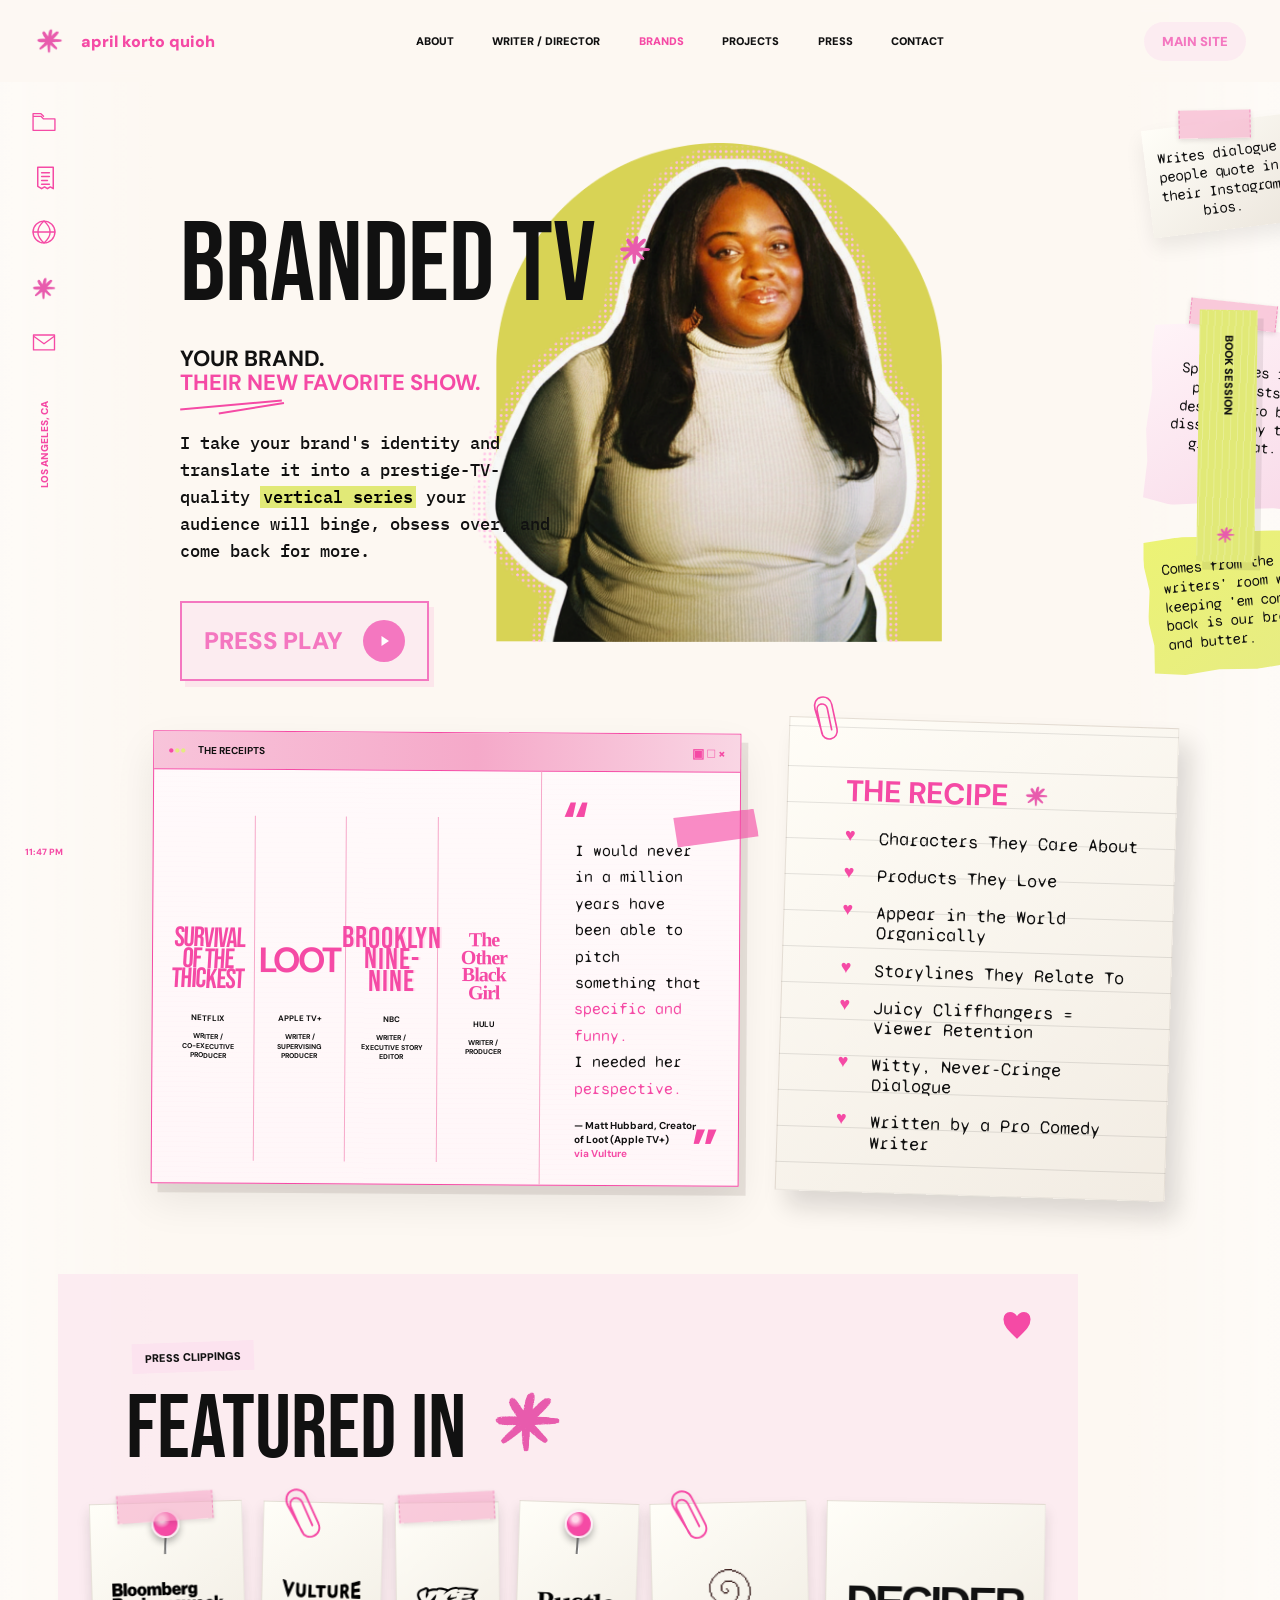
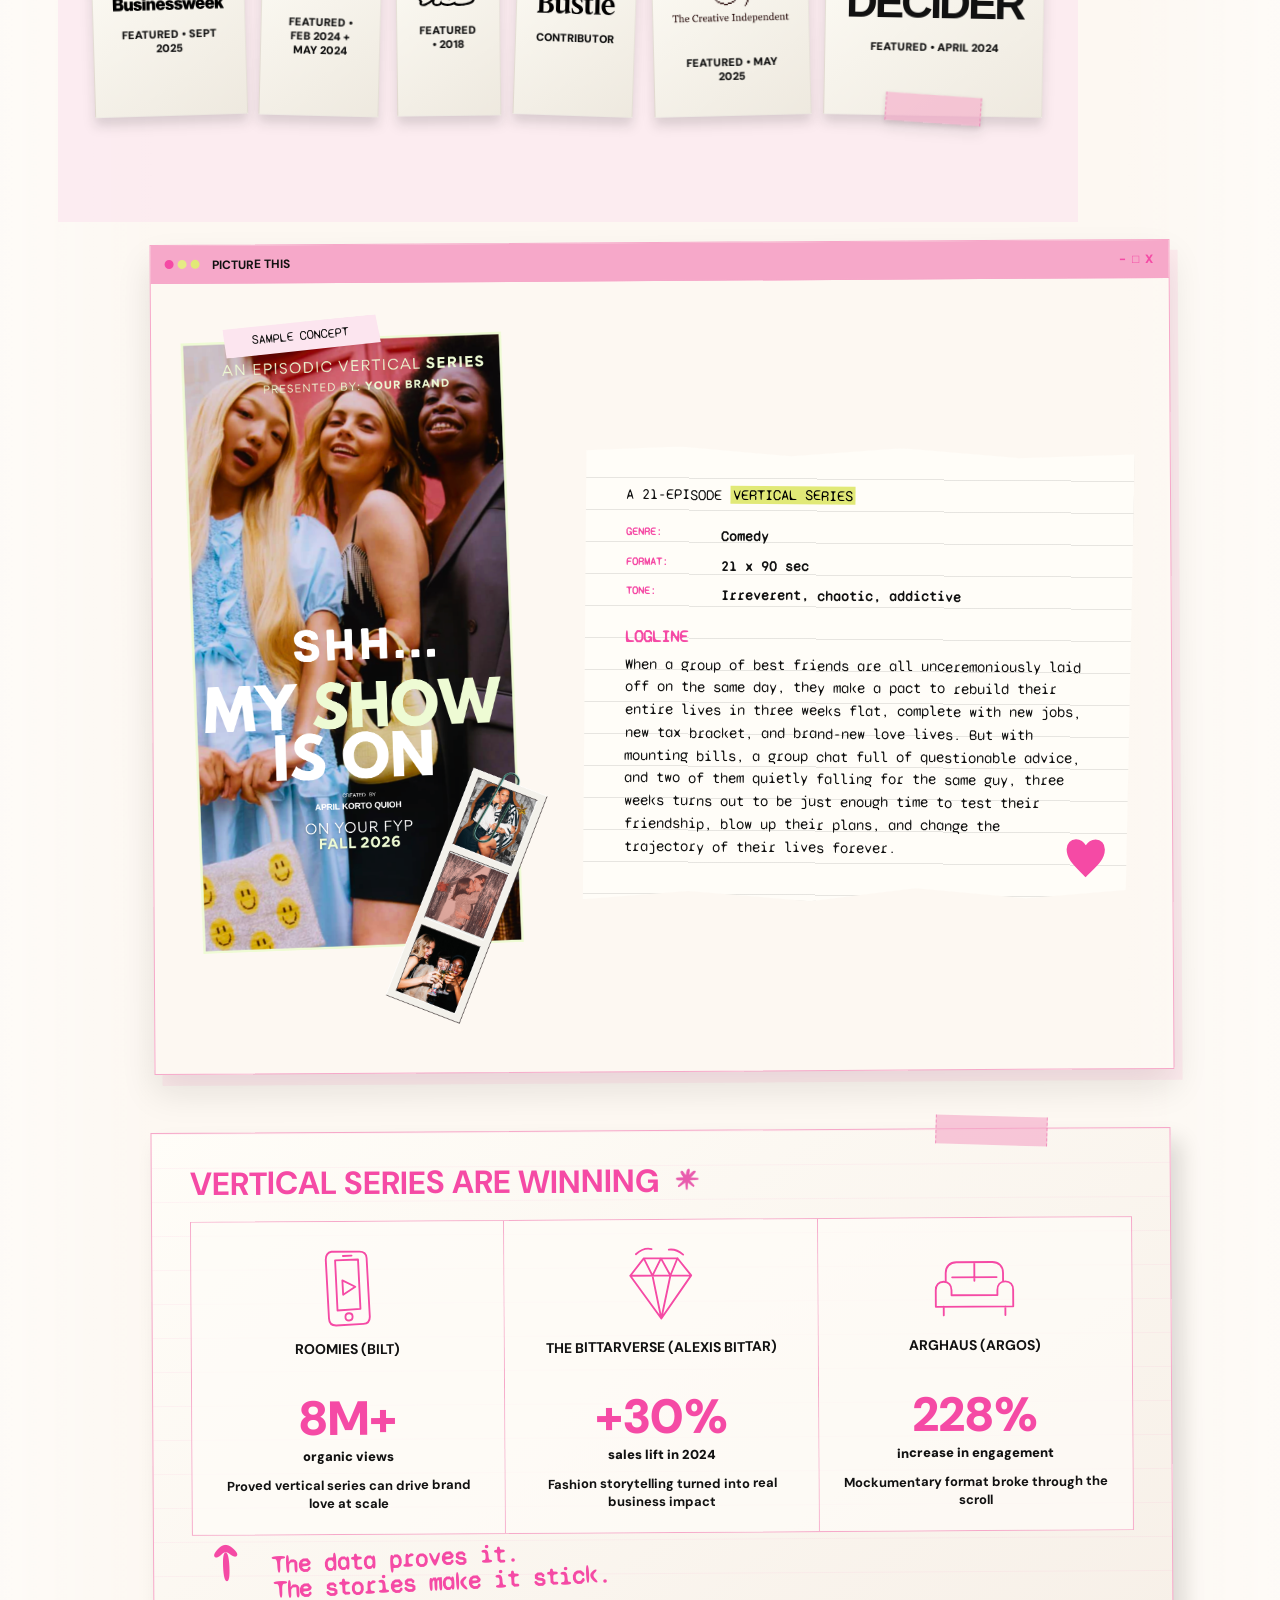
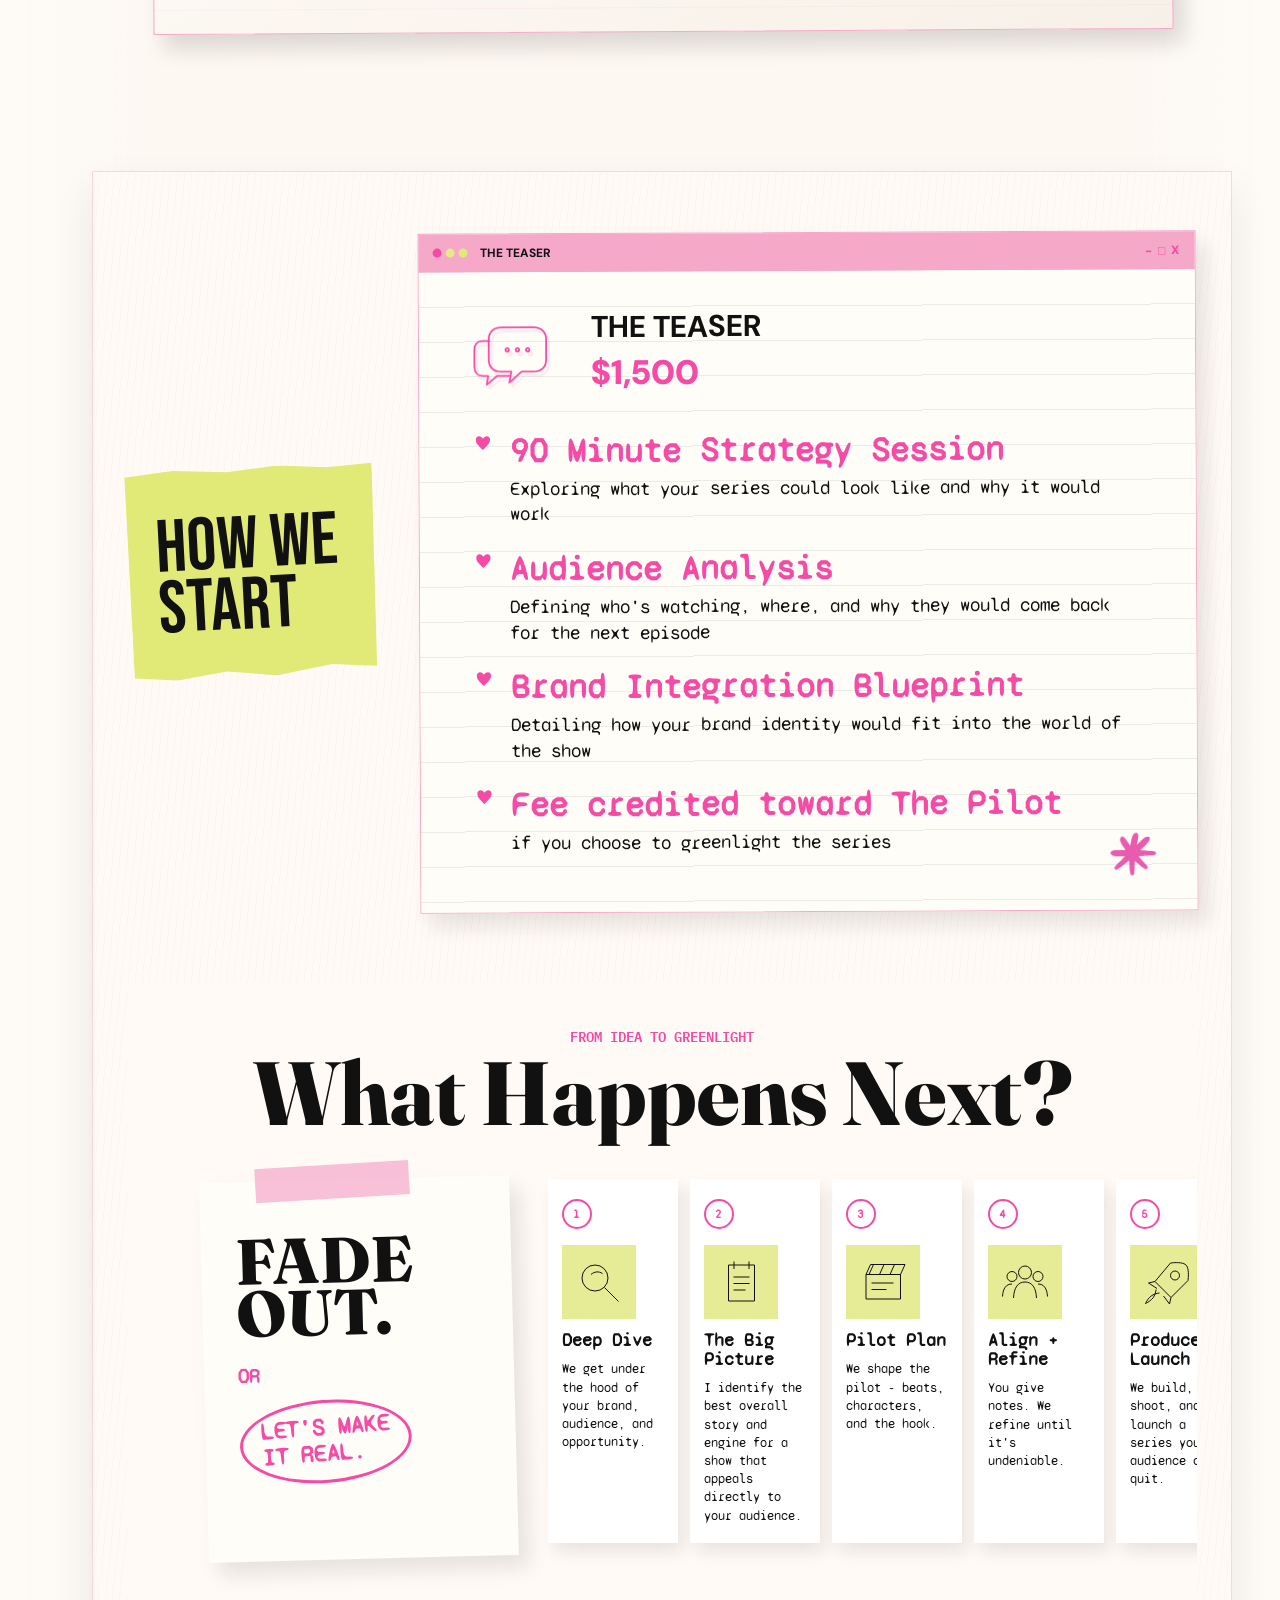
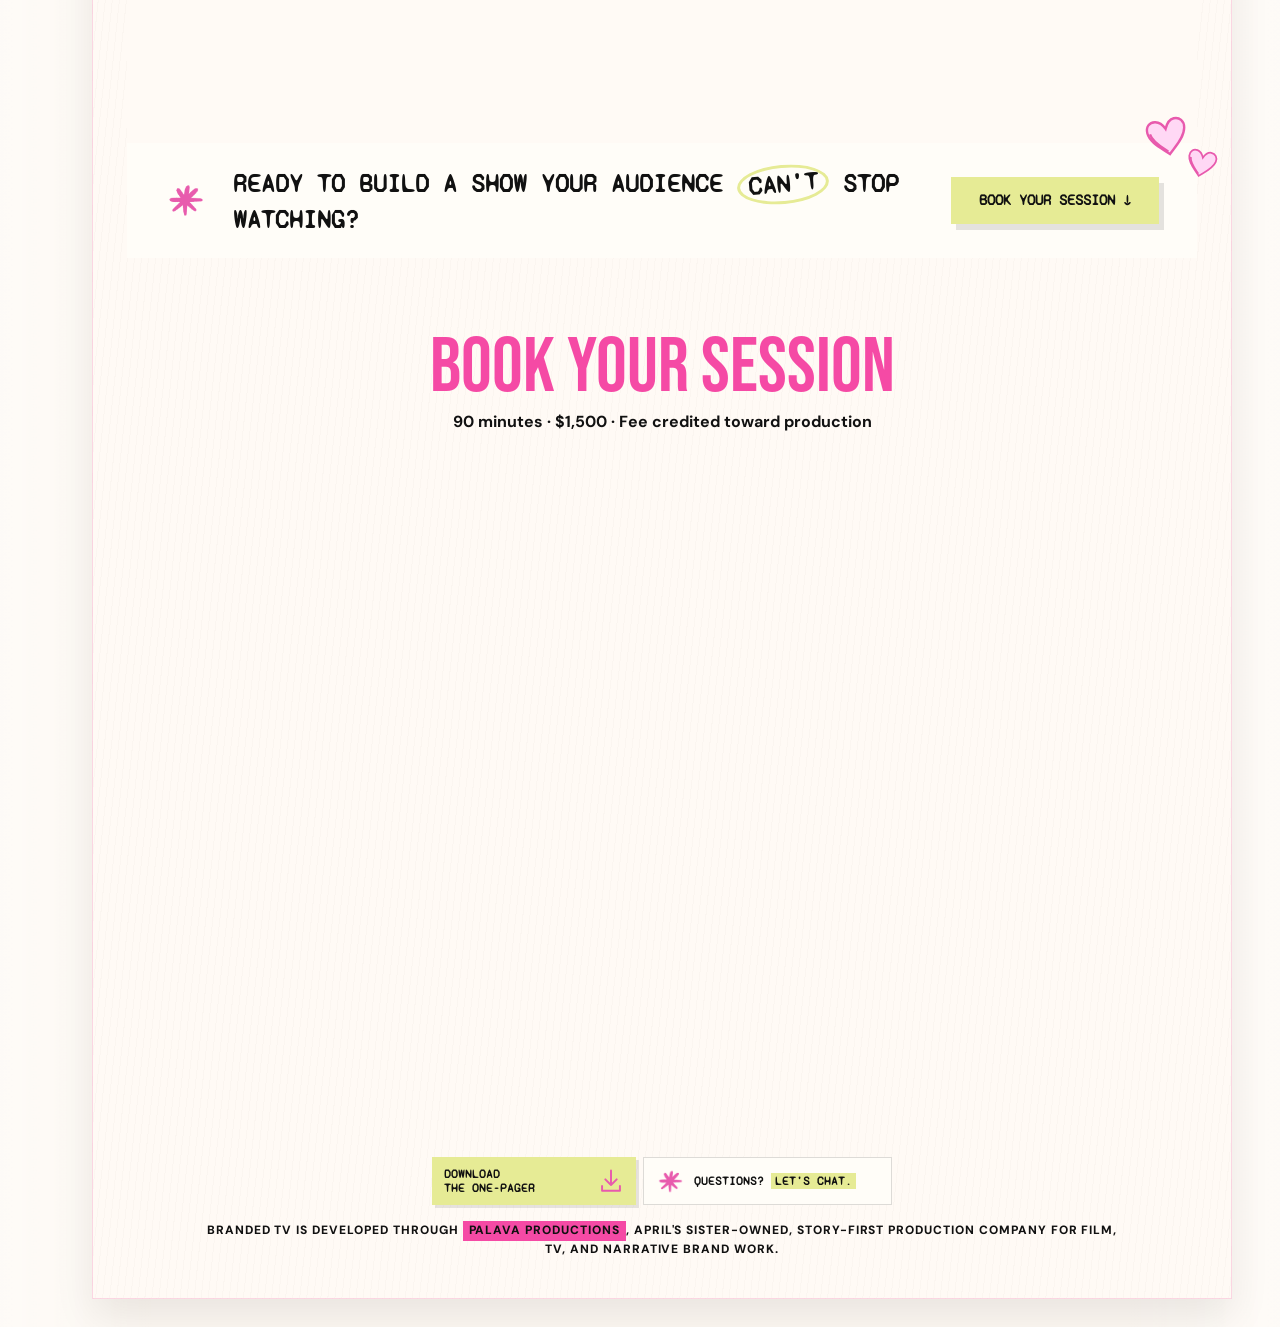
==== commit 38418dd2: "Fix batch: restore correct brands (PALAVA + working Calendly), legible PALAVA hover; personal form r" ====
--- a/brands/index.html
+++ b/brands/index.html
@@ -32,7 +32,7 @@
 
   <div class="site-shell">
     <header class="topbar">
-      <a class="wordmark" href="#top" aria-label="April Korto Quioh home"><img class="approved-asterisk wordmark-asterisk" src="../CANVA%20ELEMENTS/icons/asterisk.png" alt=""><span>april korto quioh</span></a>
+      <a class="wordmark" href="#top" aria-label="April Korto Quioh home"><img class="approved-asterisk wordmark-asterisk" src="../OFFICIAL%20ASSETS/icons/asterisk.png" alt=""><span>april korto quioh</span></a>
       <button class="menu-button" type="button" aria-expanded="false" aria-controls="primary-nav">MENU</button>
       <nav id="primary-nav" aria-label="Primary navigation">
         <a href="/#about">About</a>
@@ -46,10 +46,10 @@
     </header>
 
     <aside class="utility-rail" aria-label="Page shortcuts">
-      <a href="../CANVA%20ELEMENTS/april%20korto%20quioh_episodic%20verticals_overview.pdf" download="april-korto-quioh-branded-tv-one-pager.pdf" aria-label="Download the one pager" title="Download the one pager"><svg><use href="#i-folder"/></svg></a>
+      <a href="../OFFICIAL%20ASSETS/documents/april%20korto%20quioh_episodic%20verticals_overview.pdf" download="april-korto-quioh-branded-tv-one-pager.pdf" aria-label="Download the one pager" title="Download the one pager"><svg><use href="#i-folder"/></svg></a>
       <a href="#receipts" aria-label="Receipts" title="Receipts"><svg><use href="#i-doc"/></svg></a>
       <a href="#proof" aria-label="Proof"><svg><use href="#i-globe"/></svg></a>
-      <a class="rail-home" href="#top" aria-label="Back to top" title="Back to top"><img class="approved-asterisk rail-asterisk" src="../CANVA%20ELEMENTS/icons/asterisk.png" alt=""></a>
+      <a class="rail-home" href="#top" aria-label="Back to top" title="Back to top"><img class="approved-asterisk rail-asterisk" src="../OFFICIAL%20ASSETS/icons/asterisk.png" alt=""></a>
       <a href="#contact" aria-label="Contact"><svg><use href="#i-mail"/></svg></a>
       <p>Los Angeles, CA</p>
       <time datetime="23:47">11:47 PM</time>
@@ -57,20 +57,20 @@
 
     <a class="session-tab" href="#book-session">
       <span>Book Session</span>
-      <img class="approved-asterisk tab-asterisk" src="../CANVA%20ELEMENTS/icons/asterisk.png" alt="">
+      <img class="approved-asterisk tab-asterisk" src="../OFFICIAL%20ASSETS/icons/asterisk.png" alt="">
     </a>
 
     <main id="top">
       <section class="hero scene" id="about" aria-labelledby="hero-title">
         <div class="hero-copy">
-          <div class="hero-title-row"><h1 id="hero-title">Branded TV</h1><img class="approved-asterisk hero-asterisk" src="../CANVA%20ELEMENTS/icons/asterisk.png" alt=""></div>
+          <div class="hero-title-row"><h1 id="hero-title">Branded TV</h1><img class="approved-asterisk hero-asterisk" src="../OFFICIAL%20ASSETS/icons/asterisk.png" alt=""></div>
           <h2>Your brand.<br><strong>Their new favorite show.</strong></h2>
           <span class="scribble-line" aria-hidden="true"></span>
           <p>I take your brand's identity and translate it into a prestige-TV-quality <mark>vertical series</mark> your audience will binge, obsess over, and come back for more.</p>
           <a class="press-play" href="#book-session"><span>Press Play</span><i aria-hidden="true"><svg><use href="#i-play"/></svg></i></a>
         </div>
         <div class="portrait-wrap" aria-hidden="true">
-          <img src="../CANVA%20ELEMENTS/assets/akq-branded-tv-codex-20260628/main-portrait.png" alt="">
+          <img src="../OFFICIAL%20ASSETS/hero%20photos/main-portrait.png" alt="">
         </div>
         <div class="quote-note note"><span class="tape"></span>Writes dialogue<br>people quote in<br>their Instagram bios.</div>
         <span class="tape pink-note-tape" aria-hidden="true"></span>
@@ -95,7 +95,7 @@
 
         <article class="recipe-note" aria-labelledby="recipe-title">
           <svg class="paperclip recipe-clip" aria-hidden="true"><use href="#i-paperclip"/></svg>
-          <h2 id="recipe-title">The Recipe <img class="approved-asterisk heading-asterisk" src="../CANVA%20ELEMENTS/icons/asterisk.png" alt=""></h2>
+          <h2 id="recipe-title">The Recipe <img class="approved-asterisk heading-asterisk" src="../OFFICIAL%20ASSETS/icons/asterisk.png" alt=""></h2>
           <ul>
             <li>Characters They Care About</li>
             <li>Products They Love</li>
@@ -110,31 +110,31 @@
 
       <section class="press-section scene" id="press" aria-labelledby="press-title">
         <div class="section-kicker">Press Clippings</div>
-        <h2 id="press-title">Featured In <img class="approved-asterisk heading-asterisk" src="../CANVA%20ELEMENTS/icons/asterisk.png" alt=""></h2>
+        <h2 id="press-title">Featured In <img class="approved-asterisk heading-asterisk" src="../OFFICIAL%20ASSETS/icons/asterisk.png" alt=""></h2>
         <svg class="heart-doodle press-heart" aria-hidden="true"><use href="#i-heart"/></svg>
         <div class="press-scraps">
           <a class="press-scrap pin scrap-bloomberg" href="https://www.bloomberg.com/news/features/2025-09-19/getting-a-job-in-hollywood-has-never-been-harder" target="_blank" rel="noreferrer">
             <span class="tape"></span>
-            <img src="../CANVA%20ELEMENTS/assets/akq-branded-tv-codex-20260628/press-bloomberg-businessweek.svg" alt="Bloomberg Businessweek">
+            <img src="../OFFICIAL%20ASSETS/press%20logos/press-bloomberg-businessweek.svg" alt="Bloomberg Businessweek">
             <small>Featured • Sept 2025</small>
           </a>
           <a class="press-scrap clip scrap-vulture" href="https://www.vulture.com/article/how-to-be-a-good-boss-in-hollywood-advice.html" target="_blank" rel="noreferrer">
             <svg class="paperclip scrap-clip" aria-hidden="true"><use href="#i-paperclip"/></svg>
-            <img src="../CANVA%20ELEMENTS/assets/akq-branded-tv-codex-20260628/press-vulture.svg" alt="Vulture">
+            <img src="../OFFICIAL%20ASSETS/press%20logos/press-vulture.svg" alt="Vulture">
             <small>Featured • Feb 2024 + May 2024</small>
           </a>
           <a class="press-scrap tape-top scrap-vice" href="https://www.vice.com/en/article/these-women-are-taking-body-positivity-back-from-brands/" target="_blank" rel="noreferrer">
             <span class="tape"></span>
-            <img src="../CANVA%20ELEMENTS/assets/akq-branded-tv-codex-20260628/press-vice.svg" alt="VICE">
+            <img src="../OFFICIAL%20ASSETS/press%20logos/press-vice.svg" alt="VICE">
             <small>Featured • 2018</small>
           </a>
           <a class="press-scrap pin scrap-bustle" href="https://www.bustle.com/entertainment/coco-jones-grammys-bel-air-interview" target="_blank" rel="noreferrer">
-            <img src="../CANVA%20ELEMENTS/assets/akq-branded-tv-codex-20260628/press-bustle.svg" alt="Bustle">
+            <img src="../OFFICIAL%20ASSETS/press%20logos/press-bustle.svg" alt="Bustle">
             <small>Contributor</small>
           </a>
           <a class="press-scrap clip scrap-creative" href="https://thecreativeindependent.com/people/screenwriter-director-and-comedian-april-korto-quioh-on-leading-with-emotion/" target="_blank" rel="noreferrer">
             <svg class="paperclip scrap-clip" aria-hidden="true"><use href="#i-paperclip"/></svg>
-            <img src="../CANVA%20ELEMENTS/creative%20independent%20logo.jpg" alt="The Creative Independent">
+            <img src="../OFFICIAL%20ASSETS/press%20logos/creative%20independent%20logo.jpg" alt="The Creative Independent">
             <small>Featured • May 2025</small>
           </a>
           <a class="press-scrap tape-bottom scrap-decider" href="https://decider.com/2024/04/10/loot-taylor-swift-episode-season-2-episode-3-recap-swiftie-michaela-jae-rodriguez-interview/" target="_blank" rel="noreferrer">
@@ -152,7 +152,7 @@
             <div class="concept-board-inner">
               <figure class="concept-poster-collage">
                 <span class="sample-label">Sample Concept</span>
-                <img src="../CANVA%20ELEMENTS/assets/akq-branded-tv-codex-20260628/concept-poster.png" alt="SHH... My Show Is On concept poster with photo strip">
+                <img src="../OFFICIAL%20ASSETS/hero%20photos/concept-poster.png" alt="SHH... My Show Is On concept poster with photo strip">
               </figure>
               <div class="concept-copy lined-paper">
                 <p class="series-type">A 21-episode <mark>vertical series</mark></p>
@@ -171,7 +171,7 @@
 
         <div class="proof-row proof-only">
           <article class="proof-doc" id="proof" aria-labelledby="proof-title">
-            <h2 id="proof-title">Vertical Series Are Winning <img class="approved-asterisk heading-asterisk" src="../CANVA%20ELEMENTS/icons/asterisk.png" alt=""></h2>
+            <h2 id="proof-title">Vertical Series Are Winning <img class="approved-asterisk heading-asterisk" src="../OFFICIAL%20ASSETS/icons/asterisk.png" alt=""></h2>
             <div class="proof-grid">
               <a class="proof-source" href="https://www.marketingbrew.com/stories/2025/08/18/brands-are-producing-original-series-for-social-here-s-why" target="_blank" rel="noreferrer" aria-label="Source for the Roomies by Bilt figures">
               <article>
@@ -208,7 +208,7 @@
 
       <div class="closing-board">
       <section class="teaser-scene scene" aria-labelledby="teaser-title">
-        <div class="how-start-paper"><h2>How We<br>Start</h2><span class="scribble-line" aria-hidden="true"></span></div>
+        <div class="how-start-paper"><h2>How We<br>Start</h2></div>
         <article class="browser-window teaser-window">
           <header class="browser-bar"><span class="traffic"><i></i><i></i><i></i></span><b><a class="teaser-book-link" href="#book-session">The Teaser</a></b><span class="window-controls">- □ x</span></header>
           <div class="teaser-inner">
@@ -250,7 +250,7 @@
       </section>
 
       <section class="final-cta" id="contact" aria-labelledby="contact-title">
-        <img class="approved-asterisk cta-asterisk" src="../CANVA%20ELEMENTS/icons/asterisk.png" alt="">
+        <img class="approved-asterisk cta-asterisk" src="../OFFICIAL%20ASSETS/icons/asterisk.png" alt="">
         <h2 id="contact-title">Ready to build a show your audience <span>can't</span> stop watching?</h2>
         <a class="cta-book" href="#book-session">Book your session &darr;</a>
         <span class="cta-hearts" aria-hidden="true"><svg><use href="#i-heart-drawn"/></svg><svg><use href="#i-heart-drawn"/></svg></span>
@@ -261,33 +261,36 @@
         <h2 id="book-session-title">Book Your Session</h2>
         <p>90 minutes &middot; $1,500 &middot; Fee credited toward production</p>
         <div class="booking-frame">
-          <div class="calendly-inline-widget" data-url="PASTE_CALENDLY_URL_HERE?primary_color=f477c0&amp;text_color=111111&amp;background_color=fdf8f2"></div>
-        </div>
-        <script type="text/javascript" src="https://assets.calendly.com/assets/external/widget.js" async></script>
+          <!-- Calendly inline widget begin -->
+          <div class="calendly-inline-widget" data-url="https://calendly.com/aprilkortoquioh/90min?hide_event_type_details=1&hide_gdpr_banner=1&background_color=fdf8f2&primary_color=e96cb5&text_color=111111" style="min-width:320px;height:700px;"></div>
+          <script type="text/javascript" src="https://assets.calendly.com/assets/external/widget.js" async></script>
+          <!-- Calendly inline widget end -->
+        </div>
       </section>
 
       <div class="final-links" aria-label="Additional contact links">
-        <a class="final-download" href="../CANVA%20ELEMENTS/april%20korto%20quioh_episodic%20verticals_overview.pdf" download>
+        <a class="final-download" href="../OFFICIAL%20ASSETS/documents/april%20korto%20quioh_episodic%20verticals_overview.pdf" download>
           <span>Download<br>The One-Pager</span>
           <svg aria-hidden="true"><use href="#i-download"/></svg>
         </a>
         <a class="final-chat" href="mailto:april@aprilkortoquioh.com">
-          <img class="approved-asterisk" src="../CANVA%20ELEMENTS/icons/asterisk.png" alt="">
+          <img class="approved-asterisk" src="../OFFICIAL%20ASSETS/icons/asterisk.png" alt="">
           <span>Questions? <strong>Let's Chat.</strong></span>
         </a>
       </div>
+      <p class="palava-credit">Branded TV is developed through <a href="https://palavaproductions.com" target="_blank" rel="noreferrer">Palava Productions</a>, April's sister-owned, story-first production company for film, TV, and narrative brand work.</p>
       </div>
     </main>
   </div>
 
   <nav class="mobile-booking" aria-label="Mobile quick actions">
     <a class="mobile-chat" href="mailto:april@aprilkortoquioh.com">
-      <img class="approved-asterisk" src="../CANVA%20ELEMENTS/icons/asterisk.png" alt="">
+      <img class="approved-asterisk" src="../OFFICIAL%20ASSETS/icons/asterisk.png" alt="">
       <span>Questions? <strong>Let's Chat.</strong></span>
     </a>
     <a class="mobile-session" href="#book-session">
       <span>Book Session</span>
-      <img class="approved-asterisk" src="../CANVA%20ELEMENTS/icons/asterisk.png" alt="">
+      <img class="approved-asterisk" src="../OFFICIAL%20ASSETS/icons/asterisk.png" alt="">
     </a>
   </nav>
 
--- a/brands/styles.css
+++ b/brands/styles.css
@@ -2505,7 +2505,7 @@
   content: "";
   width: 58px;
   height: 58px;
-  background: url("../CANVA%20ELEMENTS/icons/asterisk.png") center / contain no-repeat;
+  background: url("../OFFICIAL%20ASSETS/icons/asterisk.png") center / contain no-repeat;
   font: initial;
 }
 a,
@@ -2713,14 +2713,6 @@
 .closing-board .next-heading h2 {
   color: var(--ink);
   font: 400 clamp(64px, 7vw, 98px)/.82 var(--font-display);
-}
-.closing-board .next-heading h2::after {
-  content: "";
-  display: block;
-  width: 205px;
-  margin: 13px auto 0;
-  border-top: 4px solid var(--hot-pink);
-  transform: rotate(-3deg);
 }
 .closing-board .next-fade-row { align-items: start; }
 .closing-board .fade-paper {
@@ -3341,7 +3333,7 @@
 }
 
 .final-cta {
-  border: 2px solid #f7bfdc;
+  border: none;
   background: #fffdf8;
   box-shadow: none;
 }
@@ -3539,14 +3531,6 @@
   letter-spacing: 0;
 }
 
-.one-heading h2::after {
-  content: "";
-  display: block;
-  width: 210px;
-  margin: 18px auto 0;
-  border-top: 4px solid var(--hot-pink);
-  transform: rotate(-2deg);
-}
 
 .one-layout {
   display: grid;
@@ -3684,9 +3668,12 @@
   box-shadow: 5px 6px 0 rgba(244, 119, 192, .14);
 }
 
-.booking-frame .calendly-inline-widget {
+.booking-frame iframe,
+.booking-frame .simplybook-widget-container {
+  width: 100% !important;
   min-width: 320px;
-  height: 700px;
+  min-height: 700px;
+  border: 0;
 }
 
 .press-play {
@@ -3799,10 +3786,6 @@
 
   .one-heading {
     text-align: left;
-  }
-
-  .one-heading h2::after {
-    margin-left: 0;
   }
 
   .one-choice {
@@ -3988,3 +3971,131 @@
     max-width: none;
   }
 }
+
+
+.palava-credit {
+  width: min(920px, calc(100% - 48px));
+  margin: 16px auto 0;
+  color: var(--ink);
+  font: 800 12px/1.45 var(--font-body);
+  letter-spacing: .08em;
+  text-align: center;
+  text-transform: uppercase;
+}
+
+.palava-credit a {
+  display: inline-block;
+  padding: 1px 6px;
+  color: var(--ink);
+  background: var(--hot-pink);
+  text-decoration: none;
+}
+
+.palava-credit a:hover,
+.palava-credit a:focus-visible {
+  color: #FFE3F4;
+  transform: rotate(-1deg);
+}
+
+@media (max-width: 780px) {
+  .palava-credit {
+    width: min(300px, calc(100% - 32px));
+    margin-top: 12px;
+    font-size: 10px;
+    line-height: 1.5;
+  }
+}
+
+/* Version 47 visual refinements. */
+.session-tab {
+  border-color: transparent;
+}
+
+.proof-doc h2 {
+  border-bottom: 0;
+  padding-bottom: 0;
+}
+
+.proof-note {
+  top: -12px;
+  margin-top: 12px;
+}
+
+
+/* Version 52 Calendly hard-edge crop. */
+.booking-section {
+  width: min(100% - 120px, 980px);
+  margin: 20px auto 64px;
+  padding: 56px 0 46px;
+  background: transparent;
+  border: 0;
+  box-shadow: none;
+}
+
+.booking-section p {
+  margin-bottom: 24px;
+}
+
+.booking-frame {
+  position: relative;
+  width: min(100%, 660px);
+  max-width: 660px;
+  height: 590px;
+  margin: 0 auto;
+  padding: 0;
+  overflow: hidden;
+  background: transparent;
+  border: 0;
+  box-shadow: none;
+}
+
+.booking-frame .calendly-inline-widget {
+  position: absolute;
+  top: -72px;
+  left: -54px;
+  width: calc(100% + 108px);
+  height: 734px !important;
+  min-width: 0 !important;
+  margin: 0;
+}
+
+.booking-frame iframe {
+  display: block;
+  width: 100% !important;
+  height: 100% !important;
+  min-width: 0 !important;
+  min-height: 0 !important;
+  border: 0;
+}
+
+@media (max-width: 780px) {
+  .booking-section {
+    width: min(100% - 32px, 680px);
+    margin: 8px auto 44px;
+    padding: 42px 0 76px;
+  }
+
+  .booking-section h2 {
+    font-size: clamp(44px, 13vw, 58px);
+  }
+
+  .booking-section p {
+    width: min(350px, 100%);
+    margin: 0 auto 22px;
+    font-size: clamp(14px, 4.3vw, 18px);
+    line-height: 1.28;
+  }
+
+  .booking-frame {
+    width: 100%;
+    max-width: 100%;
+    height: clamp(590px, 68vh, 632px);
+  }
+
+  .booking-frame .calendly-inline-widget {
+    top: -18px;
+    left: -16px;
+    width: calc(100% + 32px);
+    height: calc(100% + 34px) !important;
+  }
+}
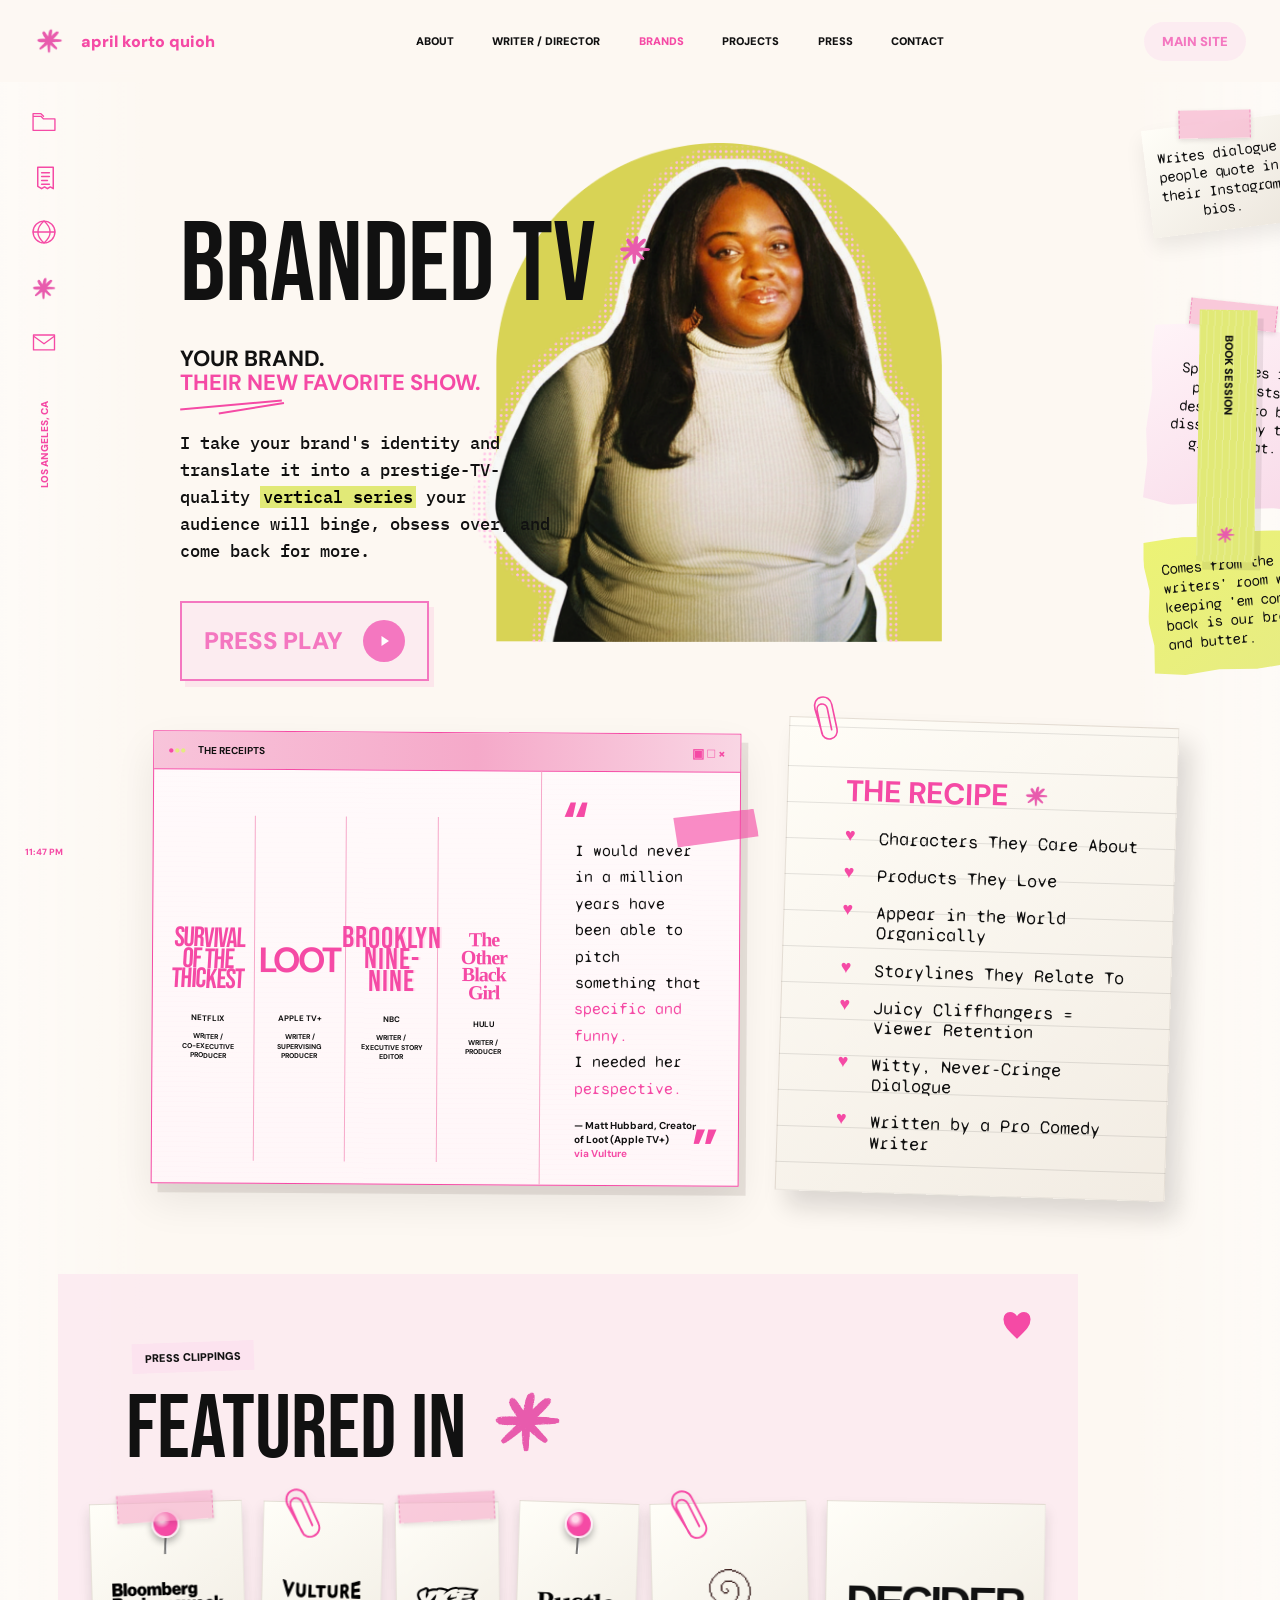
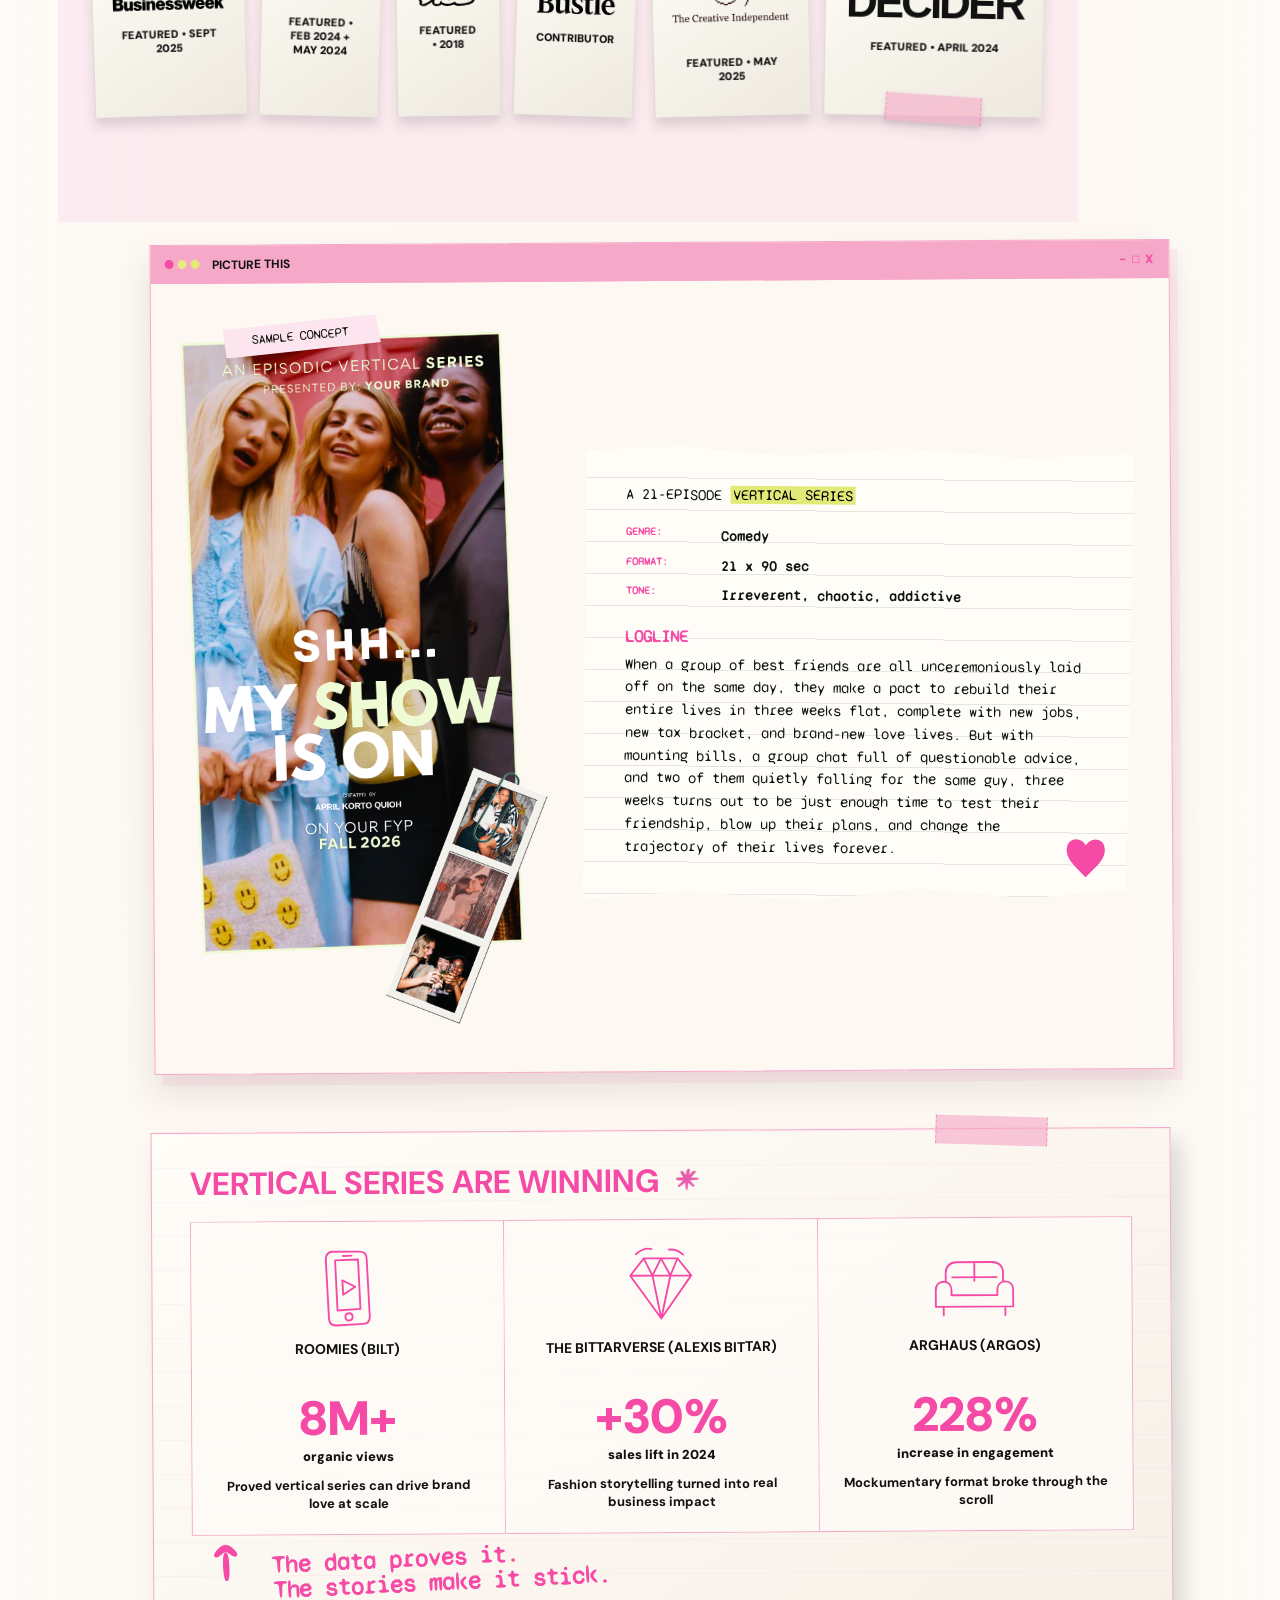
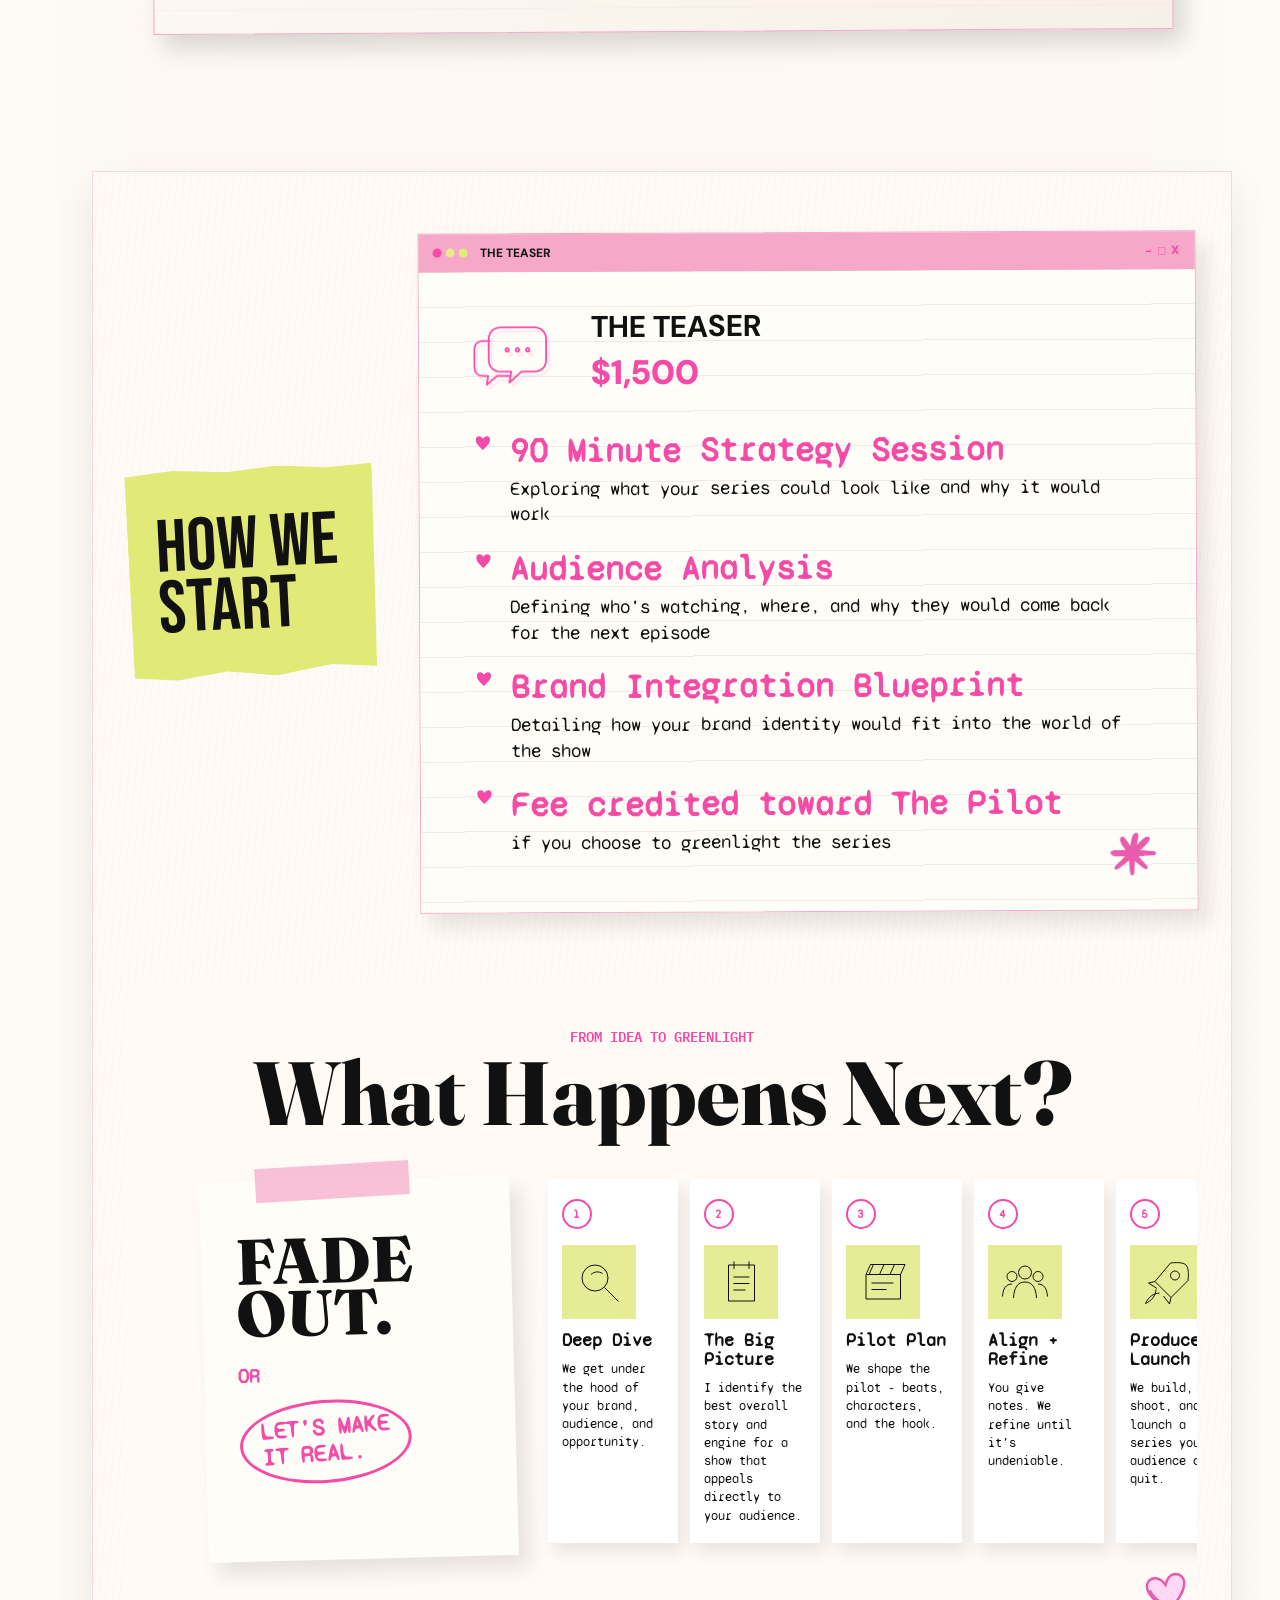
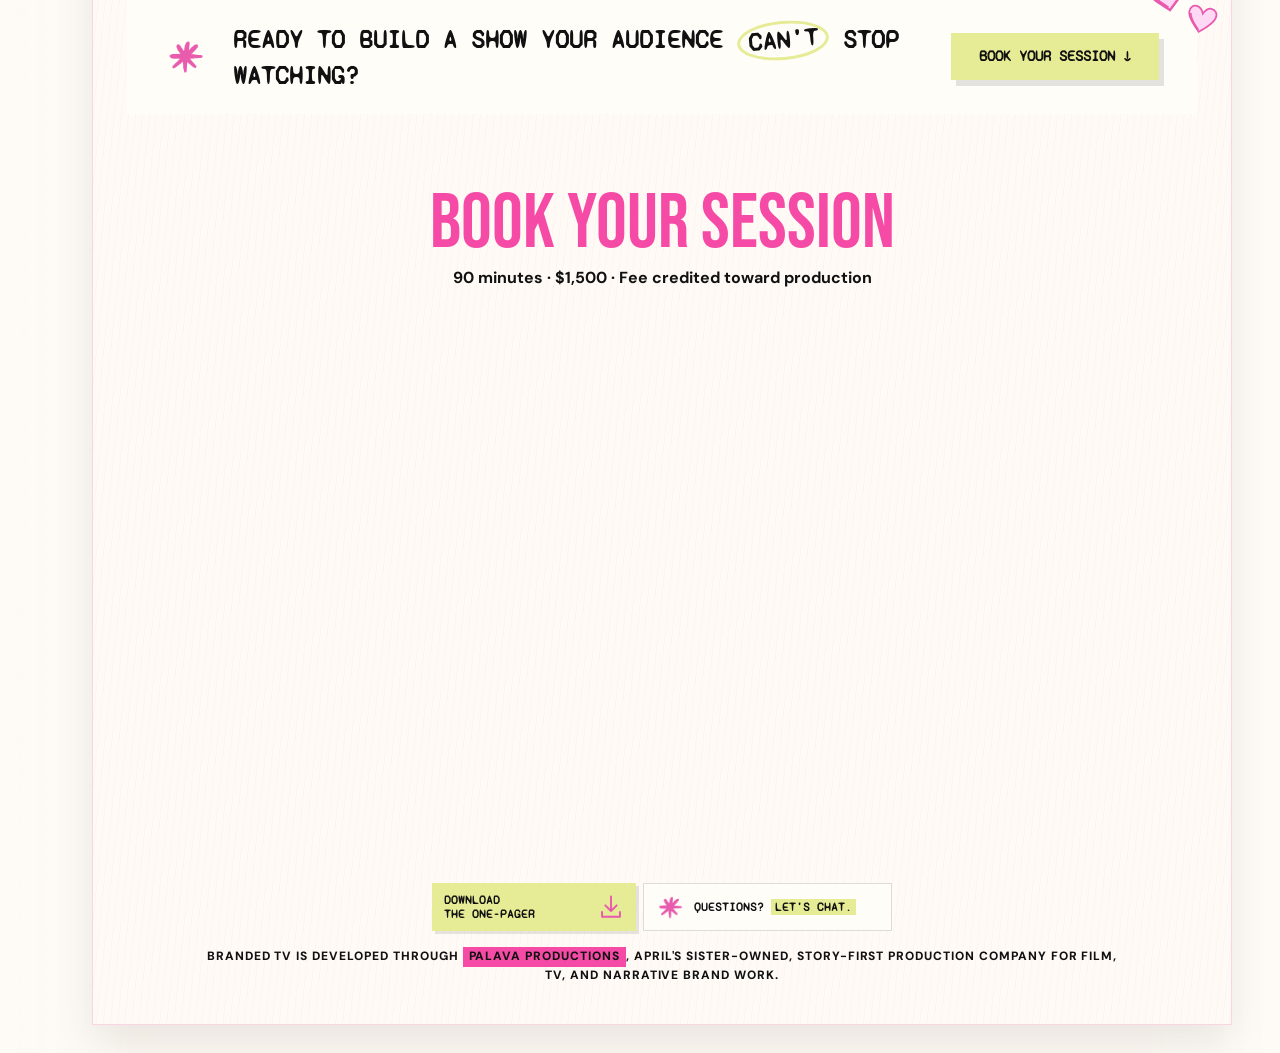
==== commit 7d37d2dd: "Brands: add a little space below Calendly embed; route top-nav Contact to personal contact form (/#c" ====
--- a/brands/index.html
+++ b/brands/index.html
@@ -40,13 +40,13 @@
         <a class="active" href="#top" aria-current="page">Brands</a>
         <a href="/#next">Projects</a>
         <a href="#press">Press</a>
-        <a href="mailto:april@aprilkortoquioh.com">Contact</a>
+        <a href="/#contact">Contact</a>
       </nav>
       <a class="back-link" href="/">Main Site</a>
     </header>
 
     <aside class="utility-rail" aria-label="Page shortcuts">
-      <a href="../OFFICIAL%20ASSETS/documents/april%20korto%20quioh_episodic%20verticals_overview.pdf" download="april-korto-quioh-branded-tv-one-pager.pdf" aria-label="Download the one pager" title="Download the one pager"><svg><use href="#i-folder"/></svg></a>
+      <a href="../OFFICIAL%20ASSETS/documents/April-Korto-Quioh-Branded-TV-One-Pager.pdf" download="April-Korto-Quioh-Branded-TV-One-Pager.pdf" aria-label="Download the one pager" title="Download the one pager"><svg><use href="#i-folder"/></svg></a>
       <a href="#receipts" aria-label="Receipts" title="Receipts"><svg><use href="#i-doc"/></svg></a>
       <a href="#proof" aria-label="Proof"><svg><use href="#i-globe"/></svg></a>
       <a class="rail-home" href="#top" aria-label="Back to top" title="Back to top"><img class="approved-asterisk rail-asterisk" src="../OFFICIAL%20ASSETS/icons/asterisk.png" alt=""></a>
@@ -269,7 +269,7 @@
       </section>
 
       <div class="final-links" aria-label="Additional contact links">
-        <a class="final-download" href="../OFFICIAL%20ASSETS/documents/april%20korto%20quioh_episodic%20verticals_overview.pdf" download>
+        <a class="final-download" href="../OFFICIAL%20ASSETS/documents/April-Korto-Quioh-Branded-TV-One-Pager.pdf" download="April-Korto-Quioh-Branded-TV-One-Pager.pdf">
           <span>Download<br>The One-Pager</span>
           <svg aria-hidden="true"><use href="#i-download"/></svg>
         </a>
--- a/brands/styles.css
+++ b/brands/styles.css
@@ -3507,8 +3507,8 @@
 }
 
 .closing-board .next-scene.option {
-  min-height: 760px;
-  padding: 46px clamp(24px, 6vw, 92px) 78px;
+  min-height: auto;
+  padding: 46px clamp(24px, 6vw, 92px) 40px;
   overflow: hidden;
   background: #fffaf5;
 }
@@ -3913,8 +3913,8 @@
     gap: 6px;
     padding: 4px 8px;
     background: #e6eb95;
-    border: 1.5px solid var(--pink-border);
-    box-shadow: 4px 5px 0 rgba(244, 119, 192, .18);
+    border: 1px solid rgba(17, 17, 17, .08);
+    box-shadow: 3px 4px 0 rgba(17, 17, 17, .05);
     font: 800 10px/1 var(--font-body);
     letter-spacing: 0;
   }
@@ -4025,8 +4025,8 @@
 /* Version 52 Calendly hard-edge crop. */
 .booking-section {
   width: min(100% - 120px, 980px);
-  margin: 20px auto 64px;
-  padding: 56px 0 46px;
+  margin: 20px auto 24px;
+  padding: 56px 0 36px;
   background: transparent;
   border: 0;
   box-shadow: none;
@@ -4040,7 +4040,7 @@
   position: relative;
   width: min(100%, 660px);
   max-width: 660px;
-  height: 590px;
+  height: 510px;
   margin: 0 auto;
   padding: 0;
   overflow: hidden;
@@ -4071,8 +4071,8 @@
 @media (max-width: 780px) {
   .booking-section {
     width: min(100% - 32px, 680px);
-    margin: 8px auto 44px;
-    padding: 42px 0 76px;
+    margin: 8px auto 20px;
+    padding: 42px 0 32px;
   }
 
   .booking-section h2 {
@@ -4089,7 +4089,7 @@
   .booking-frame {
     width: 100%;
     max-width: 100%;
-    height: clamp(590px, 68vh, 632px);
+    height: clamp(540px, 62vh, 570px);
   }
 
   .booking-frame .calendly-inline-widget {
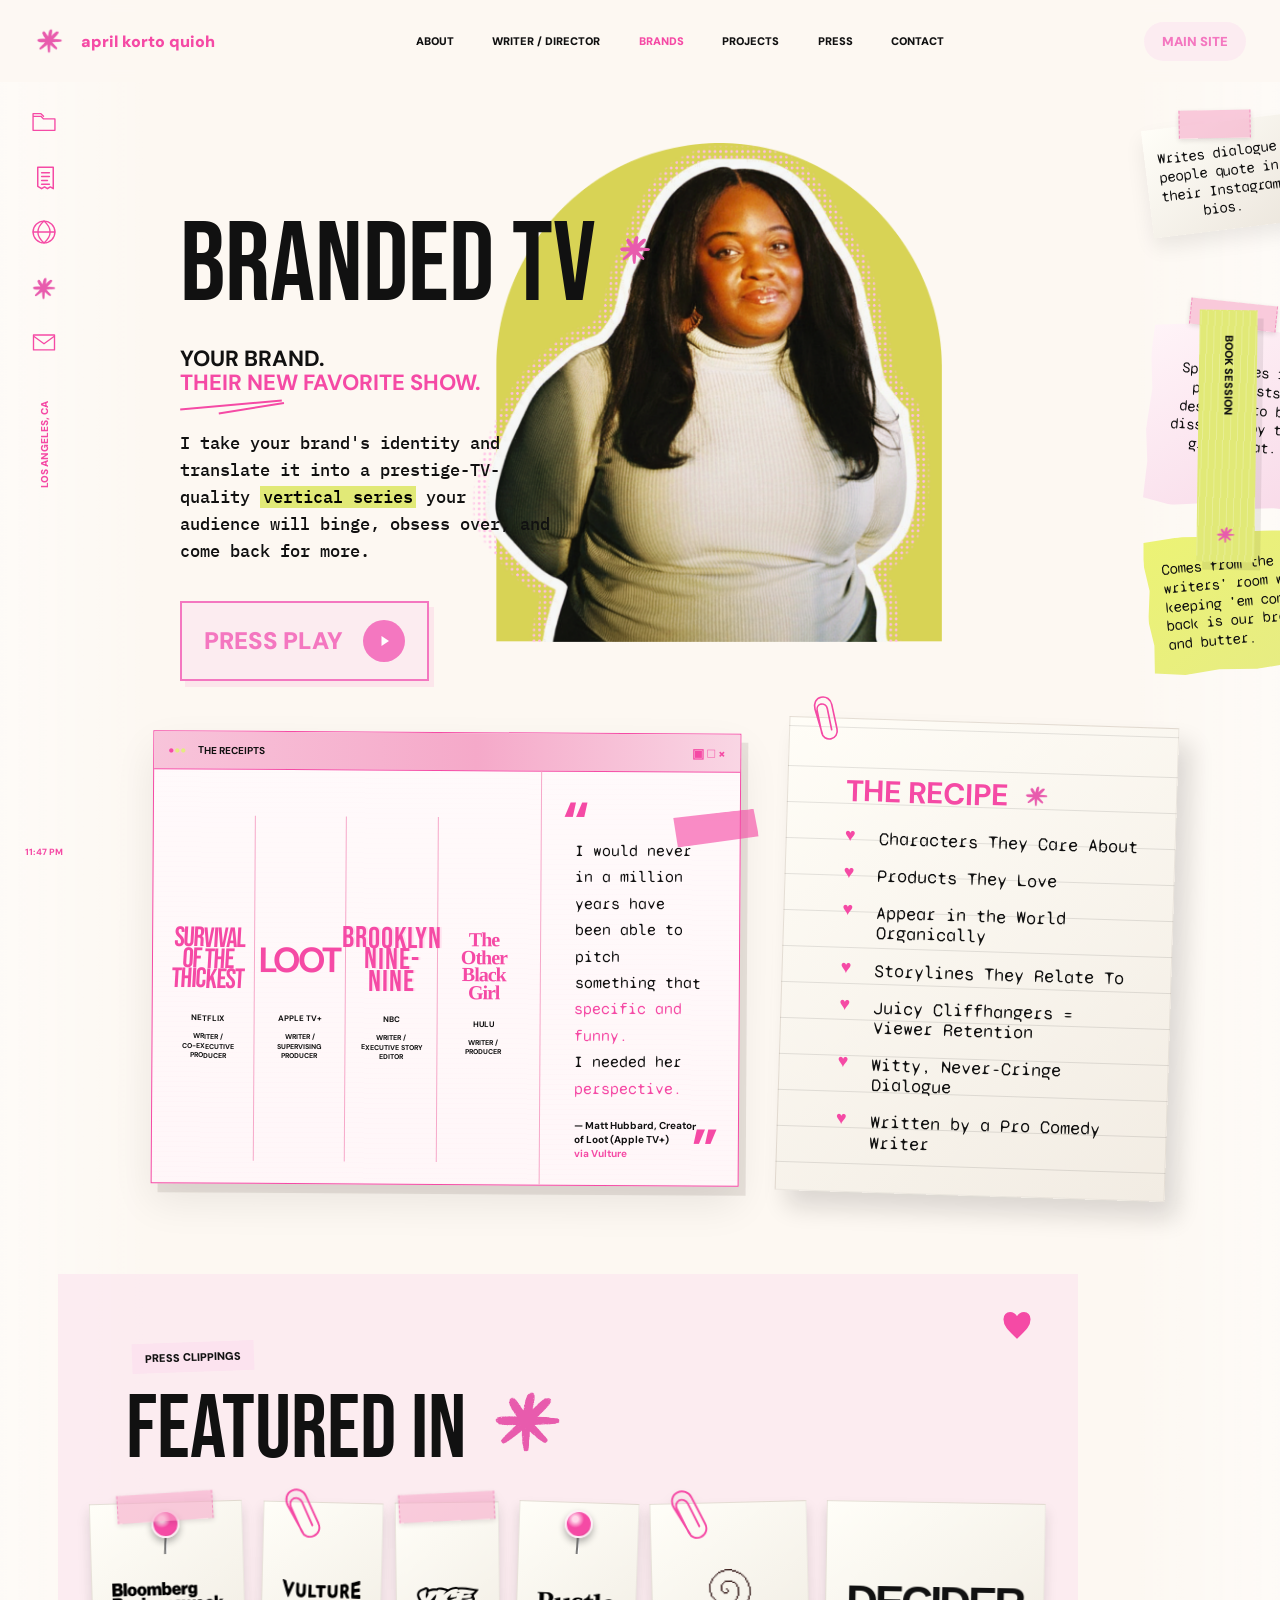
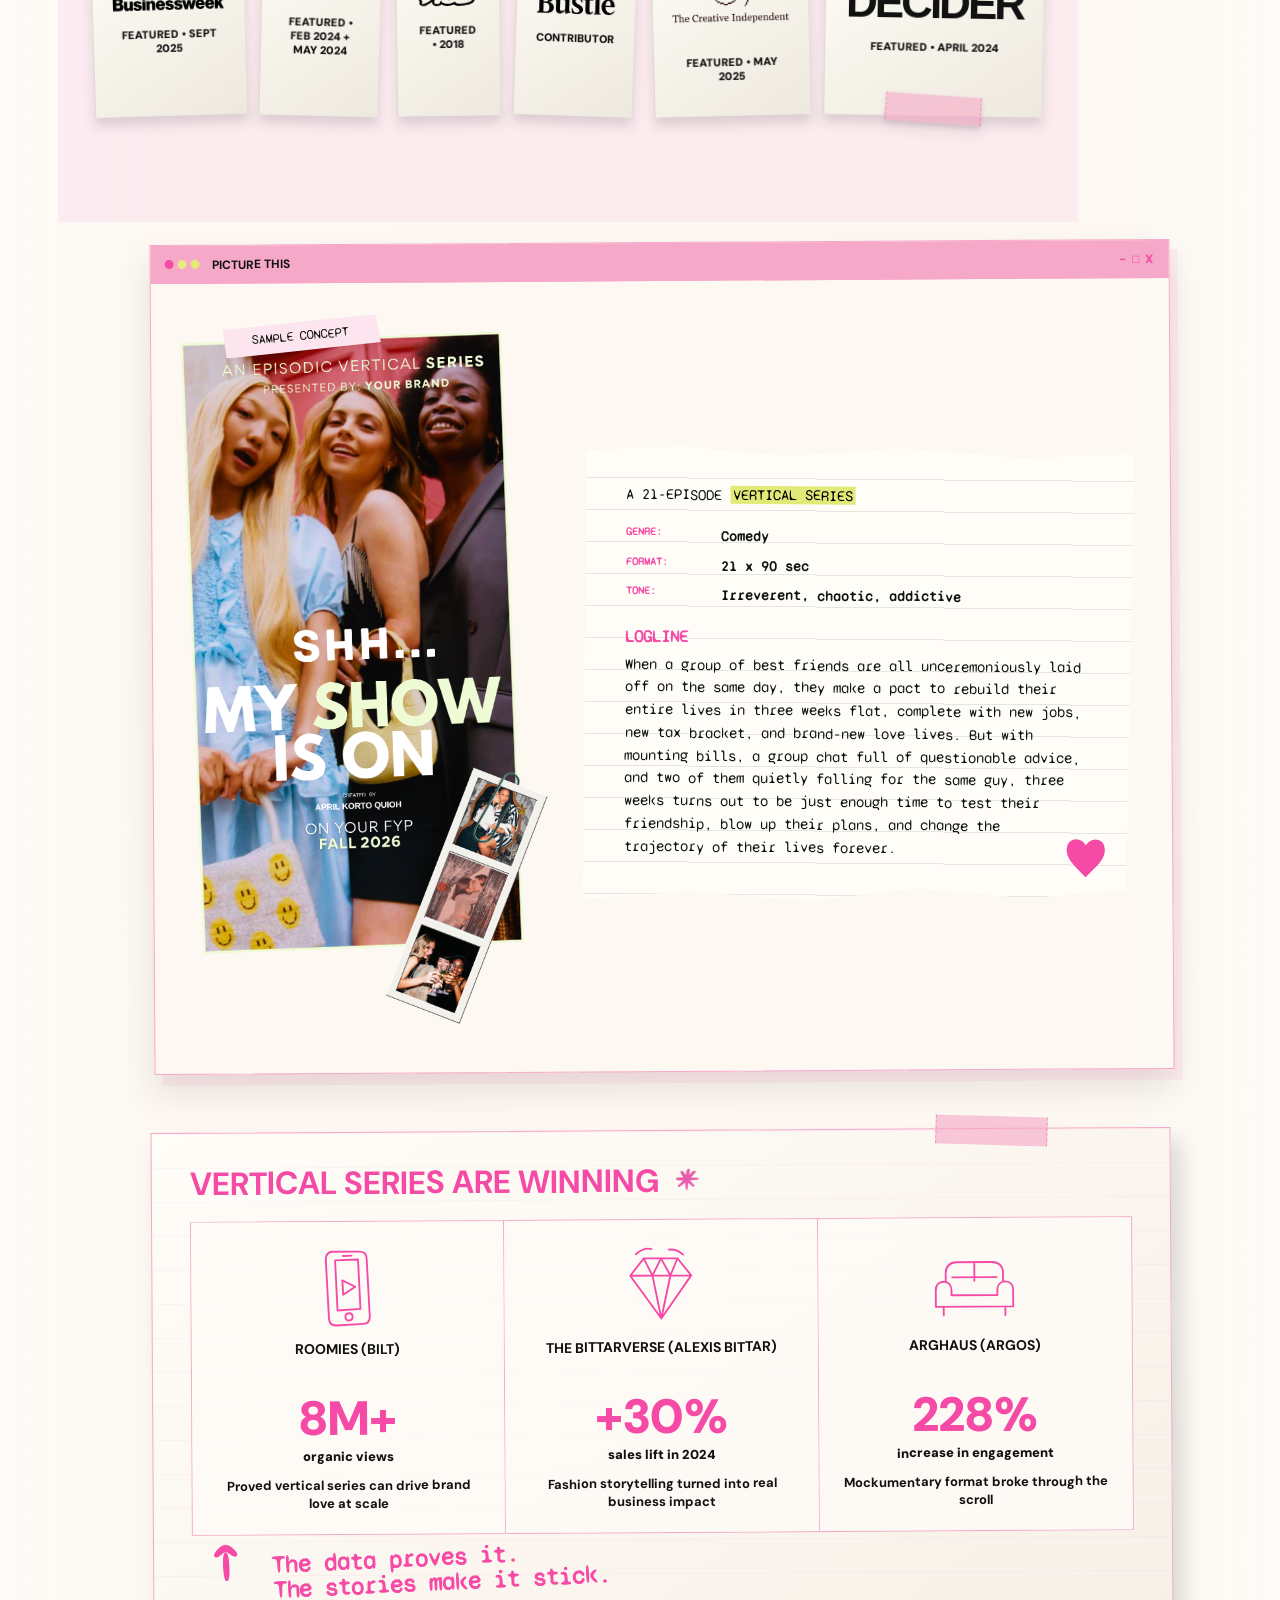
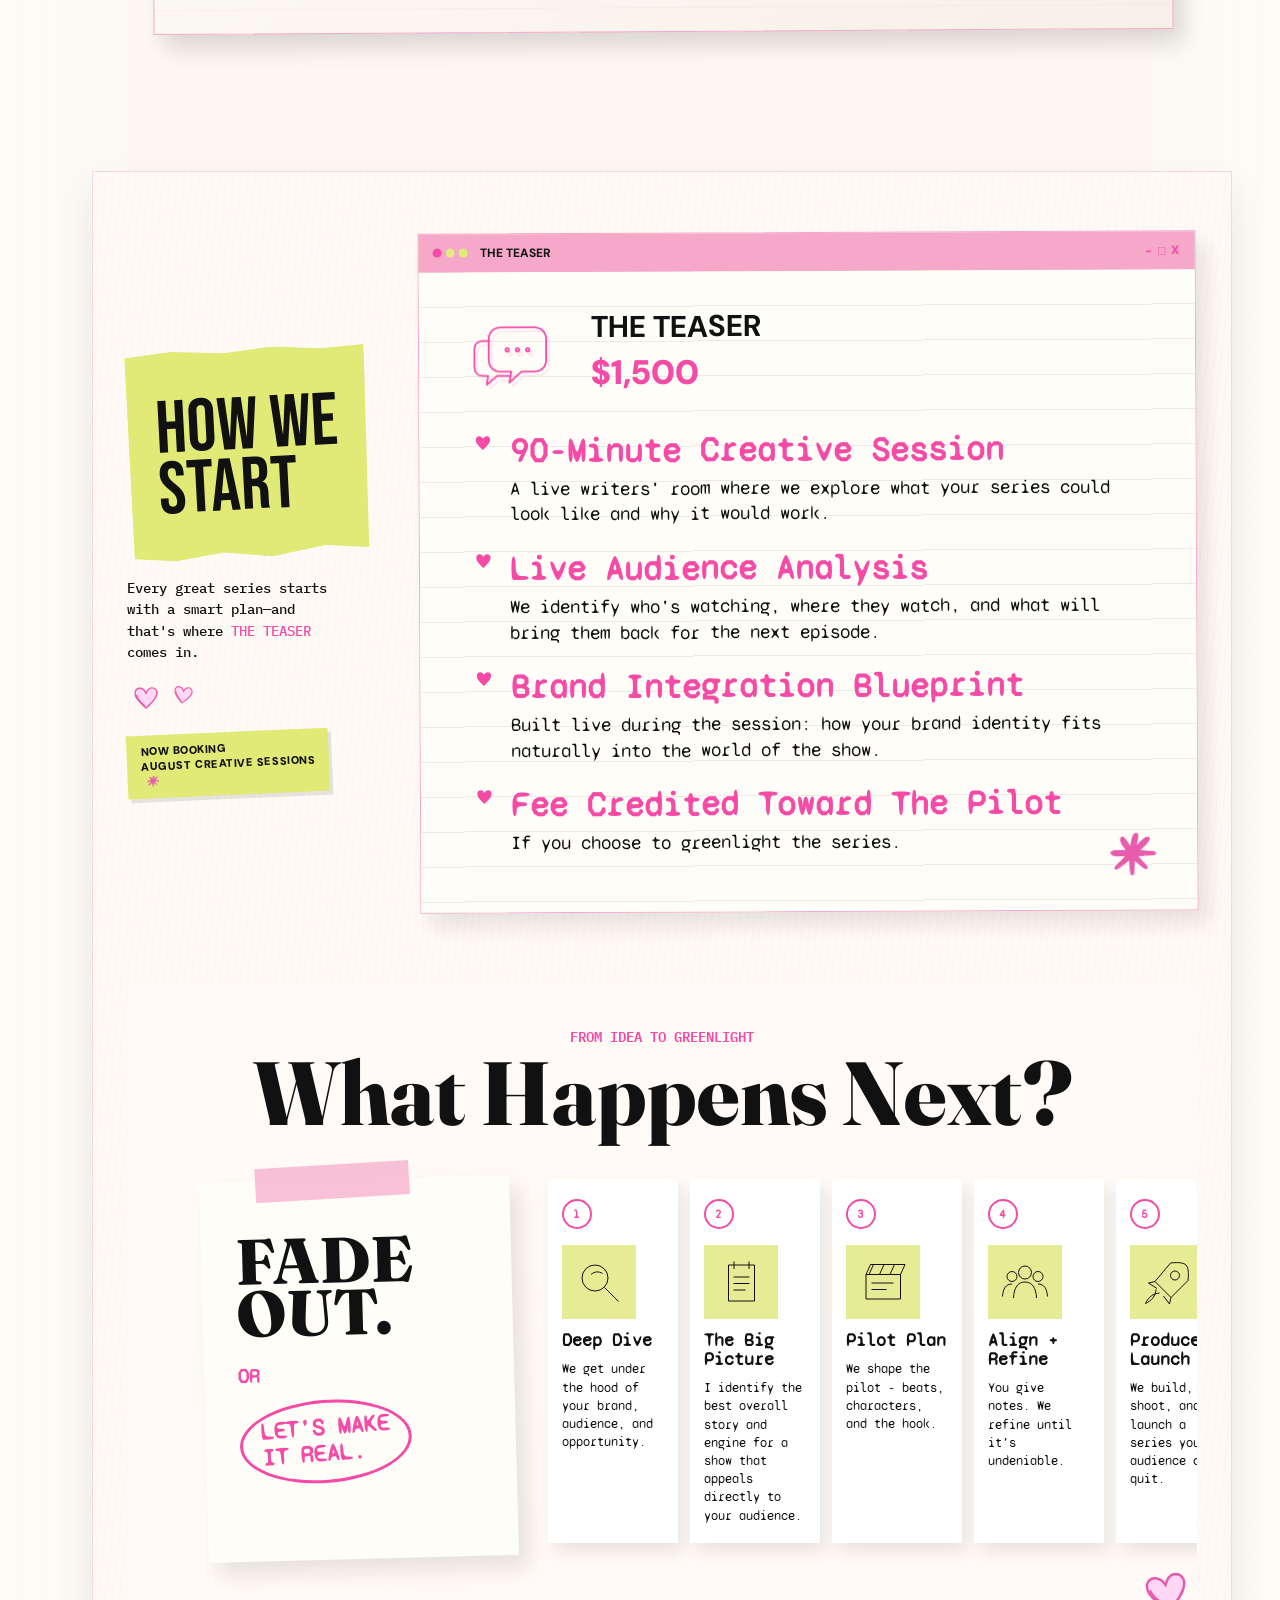
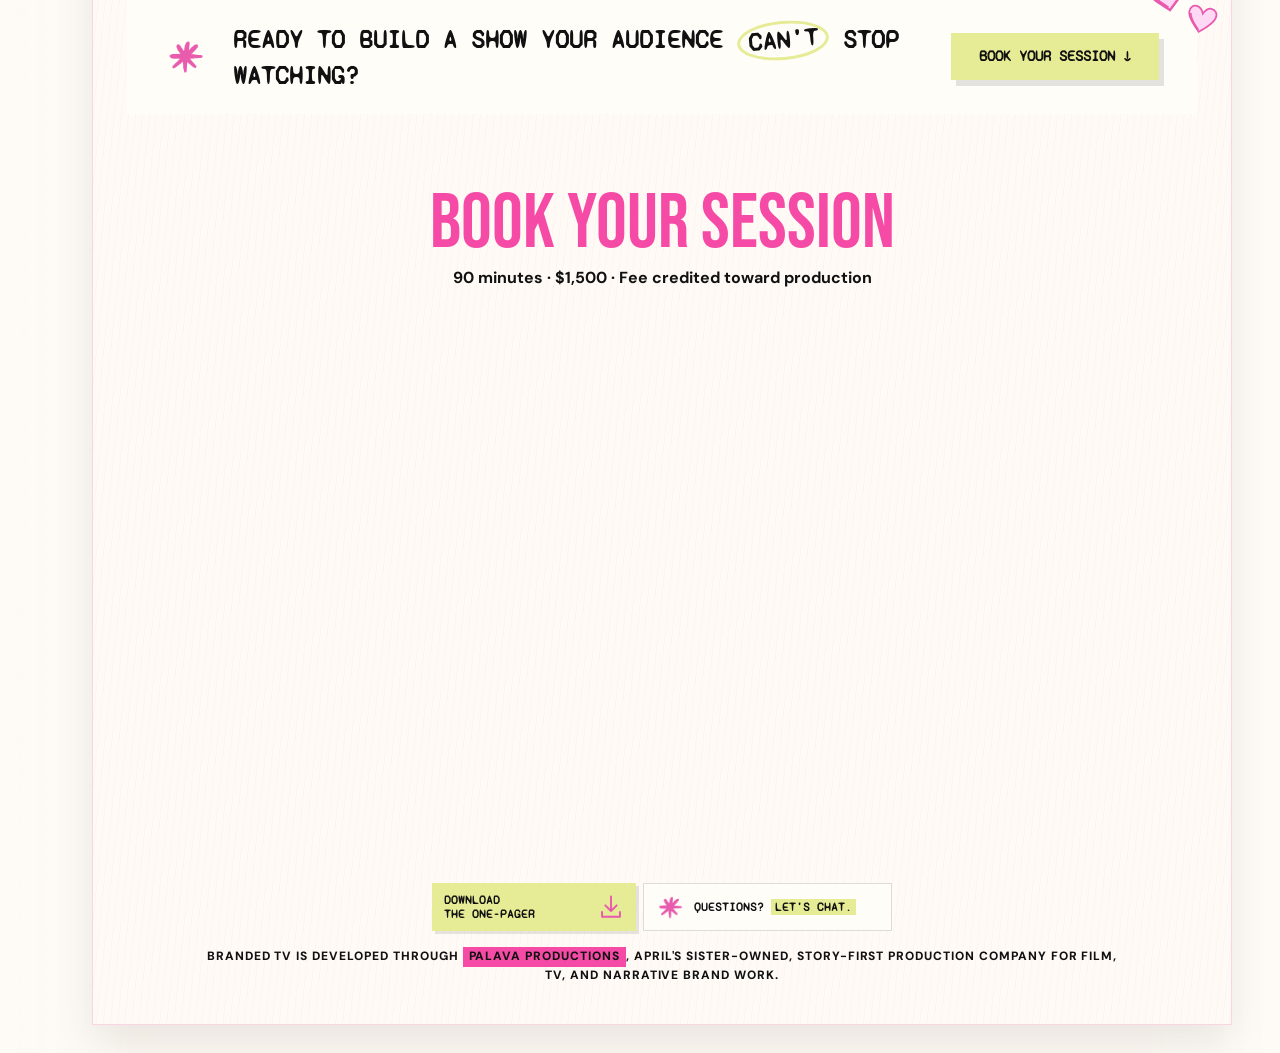
==== commit d7cfe366: "Brands: tab title -> Branded TV; teaser new copy + mockup design (How We Start blurb, hearts, Now Bo" ====
--- a/brands/index.html
+++ b/brands/index.html
@@ -4,7 +4,7 @@
   <meta charset="utf-8">
   <meta name="viewport" content="width=device-width, initial-scale=1">
   <meta name="description" content="Branded TV — episodic vertical series by April Korto Quioh.">
-  <title>Brands - April Korto Quioh</title>
+  <title>Branded TV - April Korto Quioh</title>
   <link rel="icon" href="data:image/svg+xml,%3Csvg xmlns='http://www.w3.org/2000/svg' viewBox='0 0 32 32'%3E%3Cpath d='M16 2v28M2 16h28M5 5l22 22M27 5 5 27' stroke='%23F54AA5' stroke-width='3'/%3E%3C/svg%3E">
   <link rel="preconnect" href="https://fonts.googleapis.com">
   <link rel="preconnect" href="https://fonts.gstatic.com" crossorigin>
@@ -208,7 +208,12 @@
 
       <div class="closing-board">
       <section class="teaser-scene scene" aria-labelledby="teaser-title">
-        <div class="how-start-paper"><h2>How We<br>Start</h2></div>
+        <div class="teaser-left">
+          <div class="how-start-paper"><h2>How We<br>Start</h2></div>
+          <p class="teaser-blurb">Every great series starts with a smart plan&mdash;and that's where <span>The Teaser</span> comes in.</p>
+          <span class="teaser-hearts" aria-hidden="true"><svg viewBox="0 0 24 24"><use href="#i-heart-drawn"/></svg><svg viewBox="0 0 24 24"><use href="#i-heart-drawn"/></svg></span>
+          <span class="teaser-tape">Now Booking<br>August Creative Sessions <img class="approved-asterisk" src="../OFFICIAL%20ASSETS/icons/asterisk.png" alt=""></span>
+        </div>
         <article class="browser-window teaser-window">
           <header class="browser-bar"><span class="traffic"><i></i><i></i><i></i></span><b><a class="teaser-book-link" href="#book-session">The Teaser</a></b><span class="window-controls">- □ x</span></header>
           <div class="teaser-inner">
@@ -218,10 +223,10 @@
               <strong>$1,500</strong>
             </div>
             <ul>
-              <li><svg class="heart-bullet" aria-hidden="true"><use href="#i-heart"/></svg><strong>90 Minute Strategy Session</strong><span>Exploring what your series could look like and why it would work</span></li>
-              <li><svg class="heart-bullet" aria-hidden="true"><use href="#i-heart"/></svg><strong>Audience Analysis</strong><span>Defining who's watching, where, and why they would come back for the next episode</span></li>
-              <li><svg class="heart-bullet" aria-hidden="true"><use href="#i-heart"/></svg><strong>Brand Integration Blueprint</strong><span>Detailing how your brand identity would fit into the world of the show</span></li>
-              <li><svg class="heart-bullet" aria-hidden="true"><use href="#i-heart"/></svg><strong>Fee credited toward The Pilot</strong><span>if you choose to greenlight the series</span></li>
+              <li><svg class="heart-bullet" aria-hidden="true"><use href="#i-heart"/></svg><strong>90-Minute Creative Session</strong><span>A live writers' room where we explore what your series could look like and why it would work.</span></li>
+              <li><svg class="heart-bullet" aria-hidden="true"><use href="#i-heart"/></svg><strong>Live Audience Analysis</strong><span>We identify who's watching, where they watch, and what will bring them back for the next episode.</span></li>
+              <li><svg class="heart-bullet" aria-hidden="true"><use href="#i-heart"/></svg><strong>Brand Integration Blueprint</strong><span>Built live during the session: how your brand identity fits naturally into the world of the show.</span></li>
+              <li><svg class="heart-bullet" aria-hidden="true"><use href="#i-heart"/></svg><strong>Fee Credited Toward The Pilot</strong><span>If you choose to greenlight the series.</span></li>
             </ul>
           </div>
         </article>
--- a/brands/styles.css
+++ b/brands/styles.css
@@ -2212,6 +2212,57 @@
 }
 .chat-icon {
   filter: drop-shadow(3px 4px 0 rgba(245, 74, 165, .12));
+}
+.teaser-left {
+  display: flex;
+  flex-direction: column;
+  align-items: flex-start;
+  gap: 20px;
+}
+.teaser-blurb {
+  margin: 0;
+  max-width: 220px;
+  font: 500 13.5px/1.6 "IBM Plex Mono", monospace;
+  color: var(--ink);
+}
+.teaser-blurb span {
+  color: var(--hot-pink);
+  text-transform: uppercase;
+}
+.teaser-hearts {
+  display: inline-flex;
+  gap: 10px;
+  margin-left: 4px;
+}
+.teaser-hearts svg {
+  width: 30px;
+  height: 28px;
+  fill: #ffd8f5;
+  stroke: #e85aad;
+  stroke-width: 2;
+}
+.teaser-hearts svg:last-child {
+  width: 24px;
+  height: 22px;
+  transform: rotate(8deg);
+}
+.teaser-tape {
+  display: inline-block;
+  max-width: 210px;
+  padding: 9px 14px;
+  background: var(--note-chartreuse);
+  color: var(--ink);
+  font: 900 11px/1.35 var(--font-body);
+  letter-spacing: .05em;
+  text-transform: uppercase;
+  transform: rotate(-2.5deg);
+  box-shadow: 3px 4px 0 rgba(17, 17, 17, .1);
+}
+.teaser-tape img {
+  width: 15px;
+  height: 15px;
+  vertical-align: -3px;
+  margin-left: 4px;
 }
 
 .next-scene {
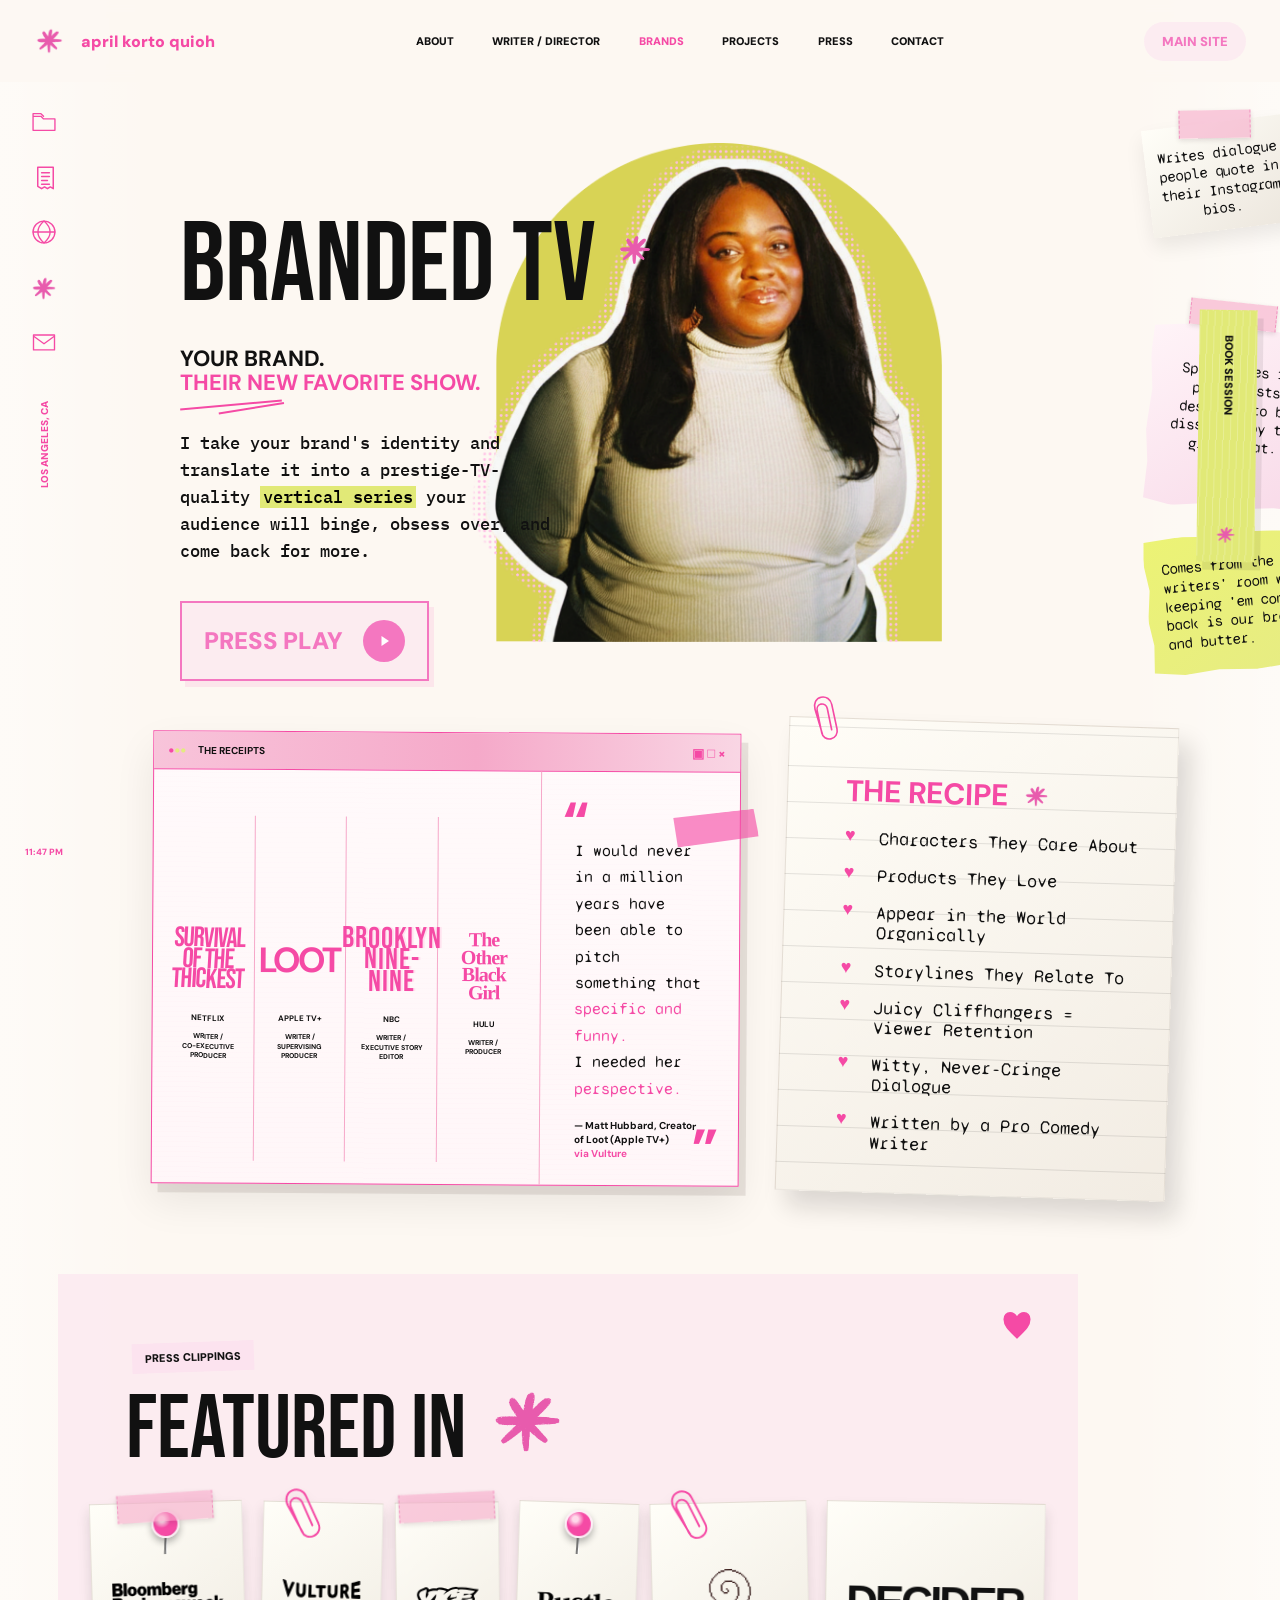
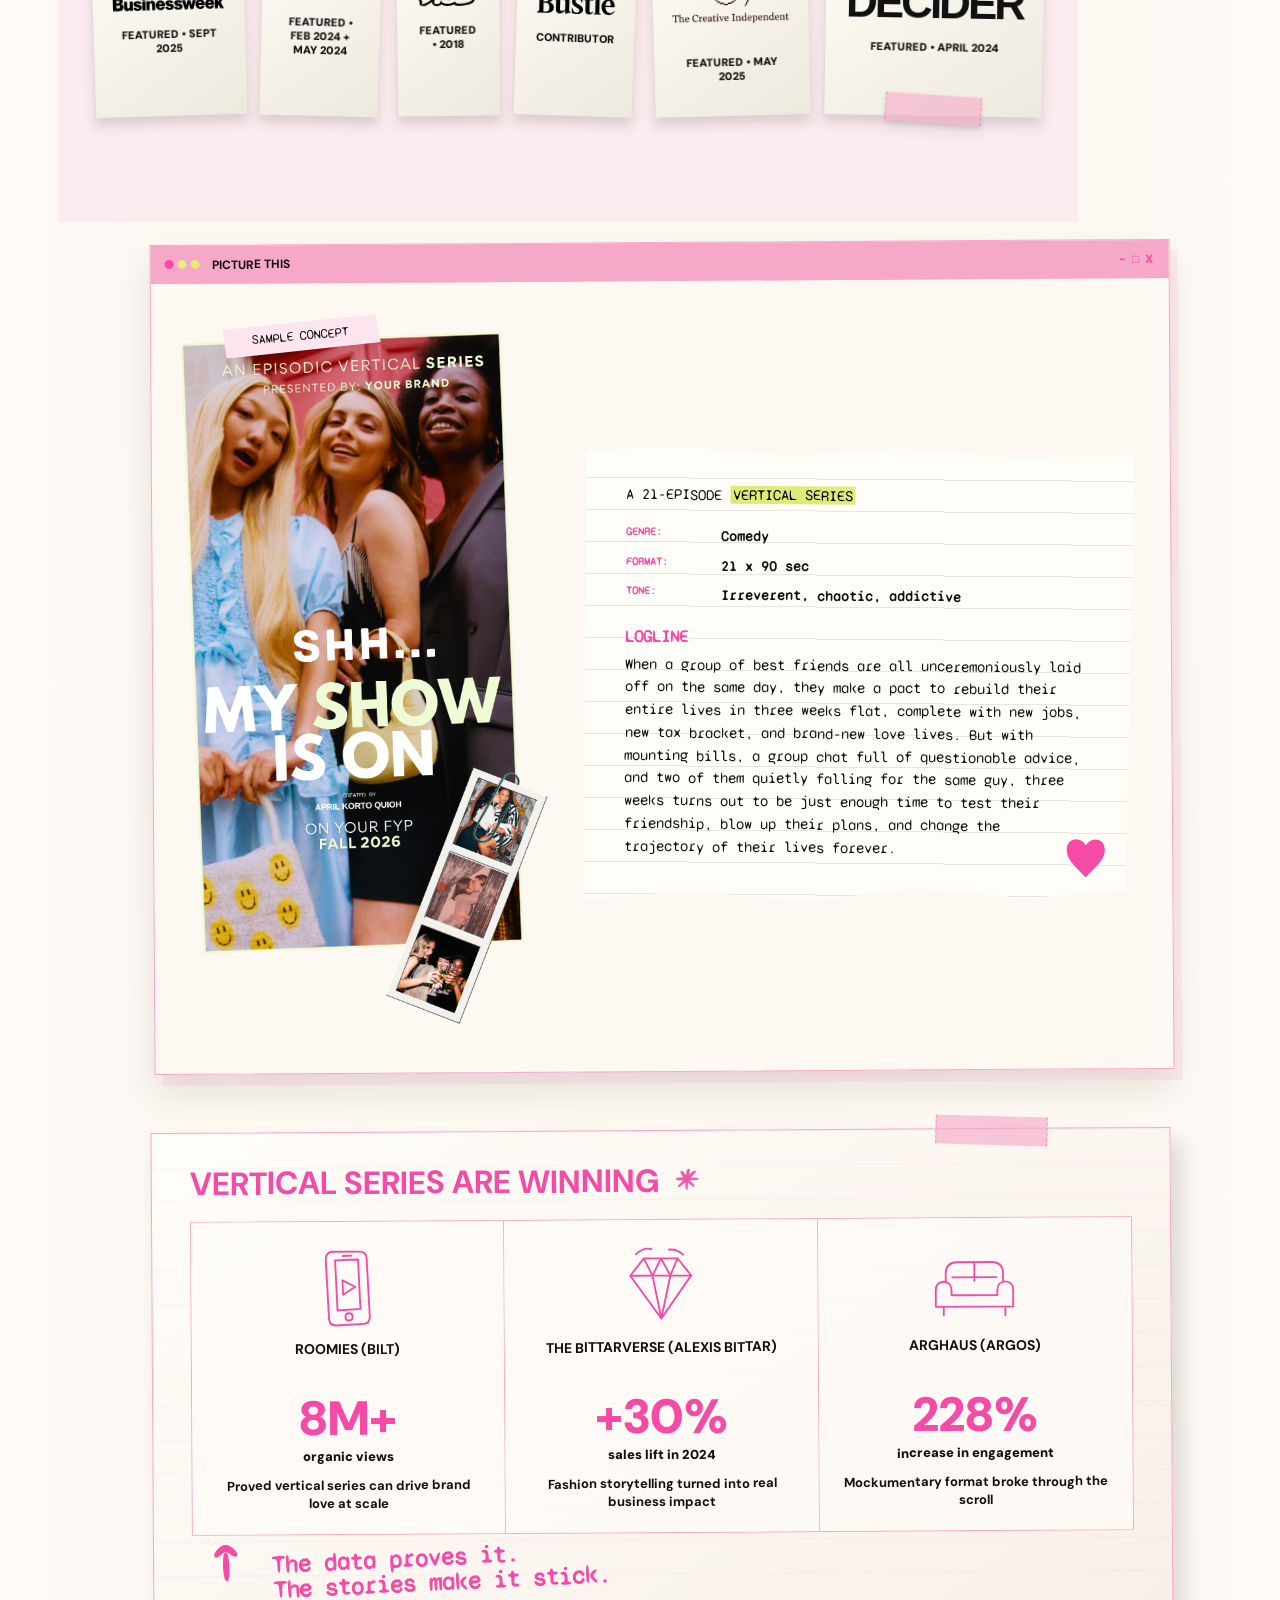
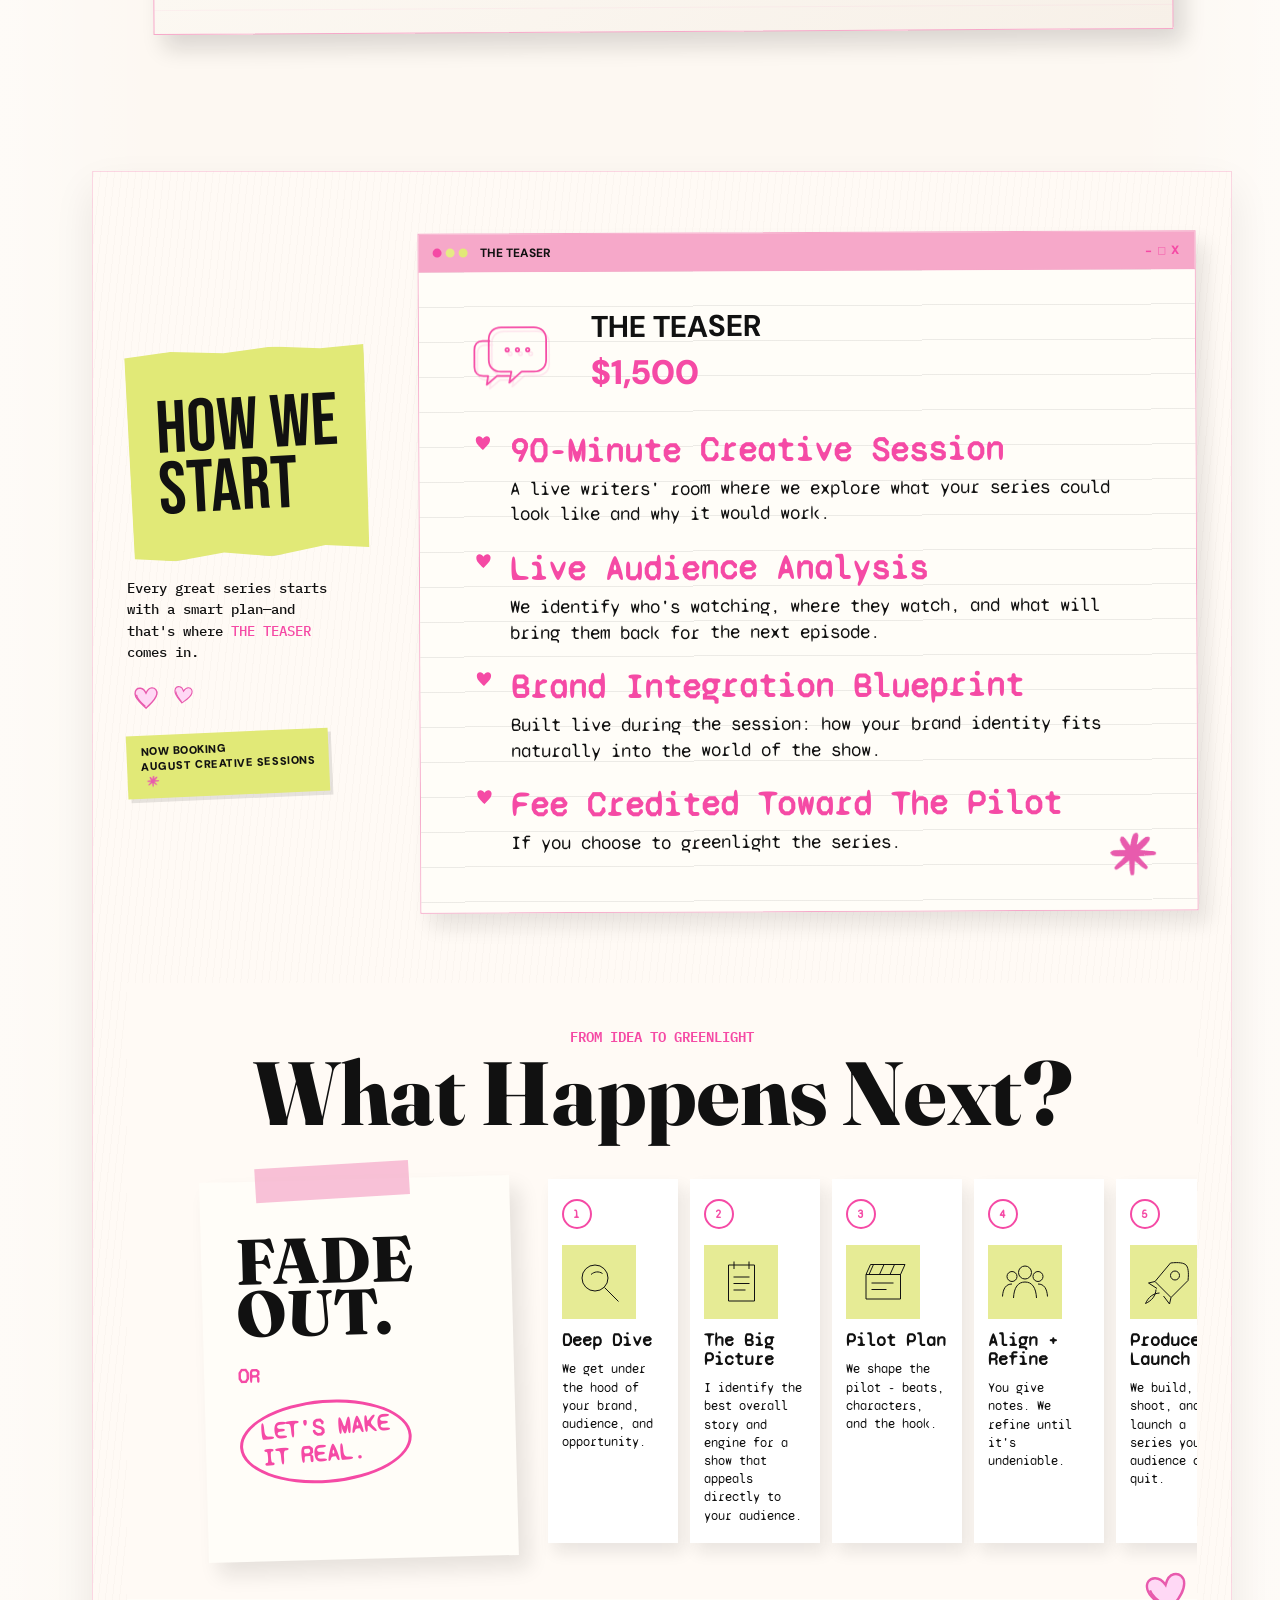
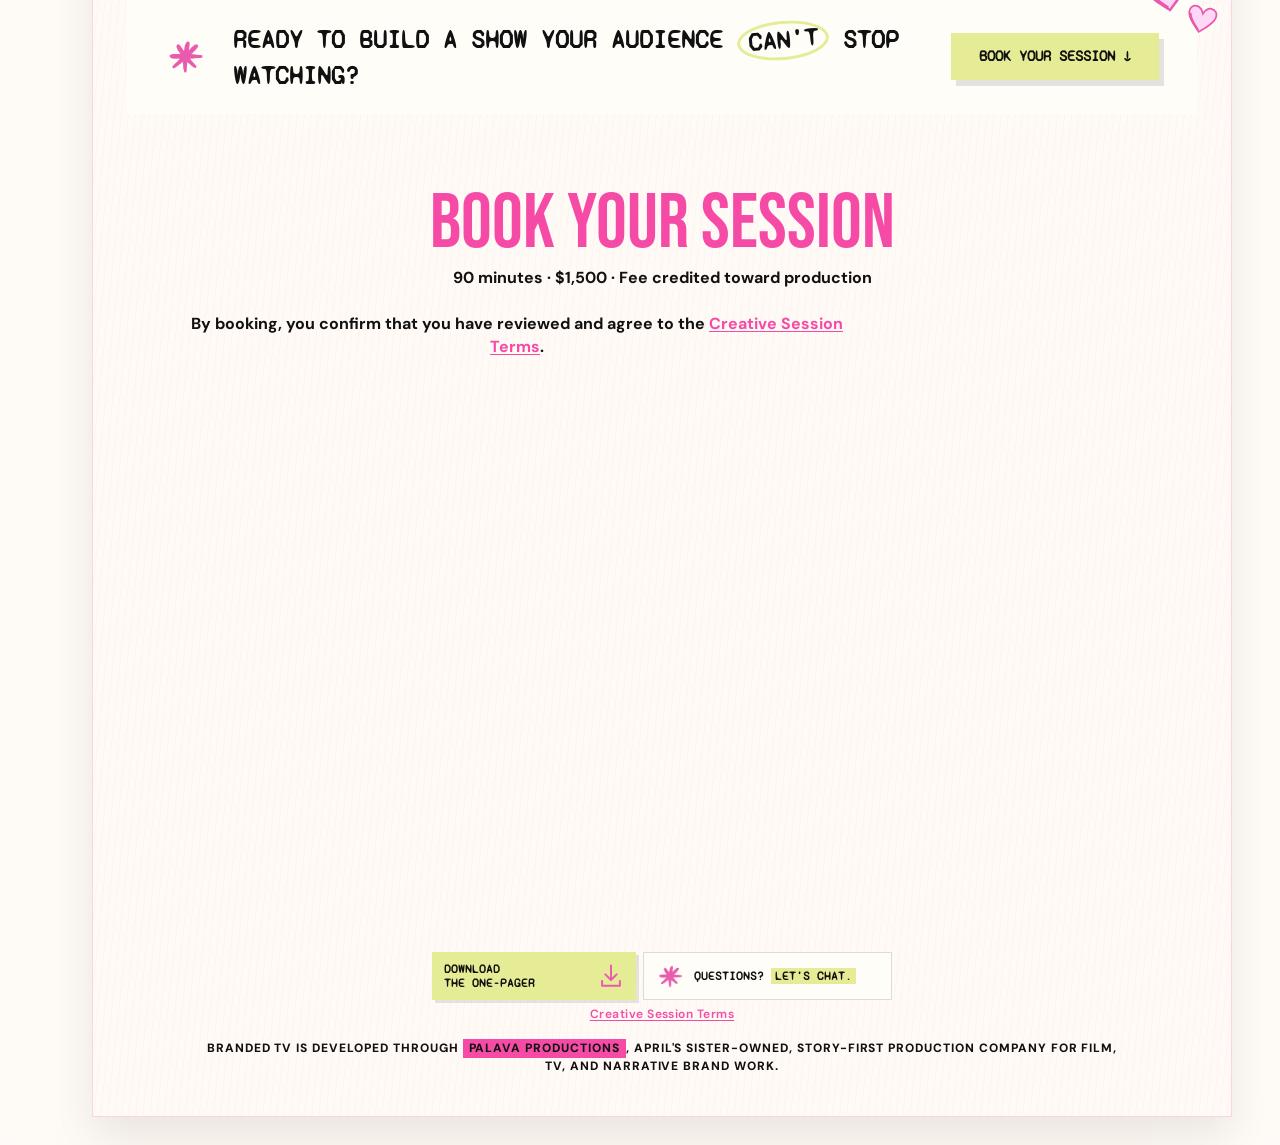
==== commit 50737dc0: "Publish Creative Session Terms page (Section 12 removed); link from brands booking + footer" ====
--- a/brands/index.html
+++ b/brands/index.html
@@ -265,6 +265,7 @@
       <section class="booking-section" id="book-session" aria-labelledby="book-session-title">
         <h2 id="book-session-title">Book Your Session</h2>
         <p>90 minutes &middot; $1,500 &middot; Fee credited toward production</p>
+        <p class="booking-terms-note">By booking, you confirm that you have reviewed and agree to the <a href="/creative-session-terms" target="_blank" rel="noopener noreferrer">Creative Session Terms</a>.</p>
         <div class="booking-frame">
           <!-- Calendly inline widget begin -->
           <div class="calendly-inline-widget" data-url="https://calendly.com/aprilkortoquioh/90min?hide_event_type_details=1&hide_gdpr_banner=1&background_color=fdf8f2&primary_color=e96cb5&text_color=111111" style="min-width:320px;height:700px;"></div>
@@ -283,6 +284,7 @@
           <span>Questions? <strong>Let's Chat.</strong></span>
         </a>
       </div>
+      <p class="terms-footlink"><a href="/creative-session-terms" target="_blank" rel="noopener noreferrer">Creative Session Terms</a></p>
       <p class="palava-credit">Branded TV is developed through <a href="https://palavaproductions.com" target="_blank" rel="noreferrer">Palava Productions</a>, April's sister-owned, story-first production company for film, TV, and narrative brand work.</p>
       </div>
     </main>
--- a/brands/styles.css
+++ b/brands/styles.css
@@ -4150,3 +4150,30 @@
     height: calc(100% + 34px) !important;
   }
 }
+
+/* ===== Creative Session Terms links ===== */
+.booking-terms-note {
+  width: min(100%, 660px);
+  margin: 10px auto 22px;
+  text-align: center;
+  font: 500 15px/1.5 var(--font-body);
+  color: var(--ink);
+}
+.booking-terms-note a {
+  color: var(--hot-pink);
+  text-decoration: underline;
+  text-underline-offset: 2px;
+  font-weight: 700;
+}
+.booking-terms-note a:hover { color: #d0357f; }
+.terms-footlink {
+  margin: 6px 0 0;
+  text-align: center;
+  font: 600 12px/1.4 var(--font-body);
+  letter-spacing: .04em;
+}
+.terms-footlink a {
+  color: var(--hot-pink);
+  text-decoration: underline;
+  text-underline-offset: 2px;
+}
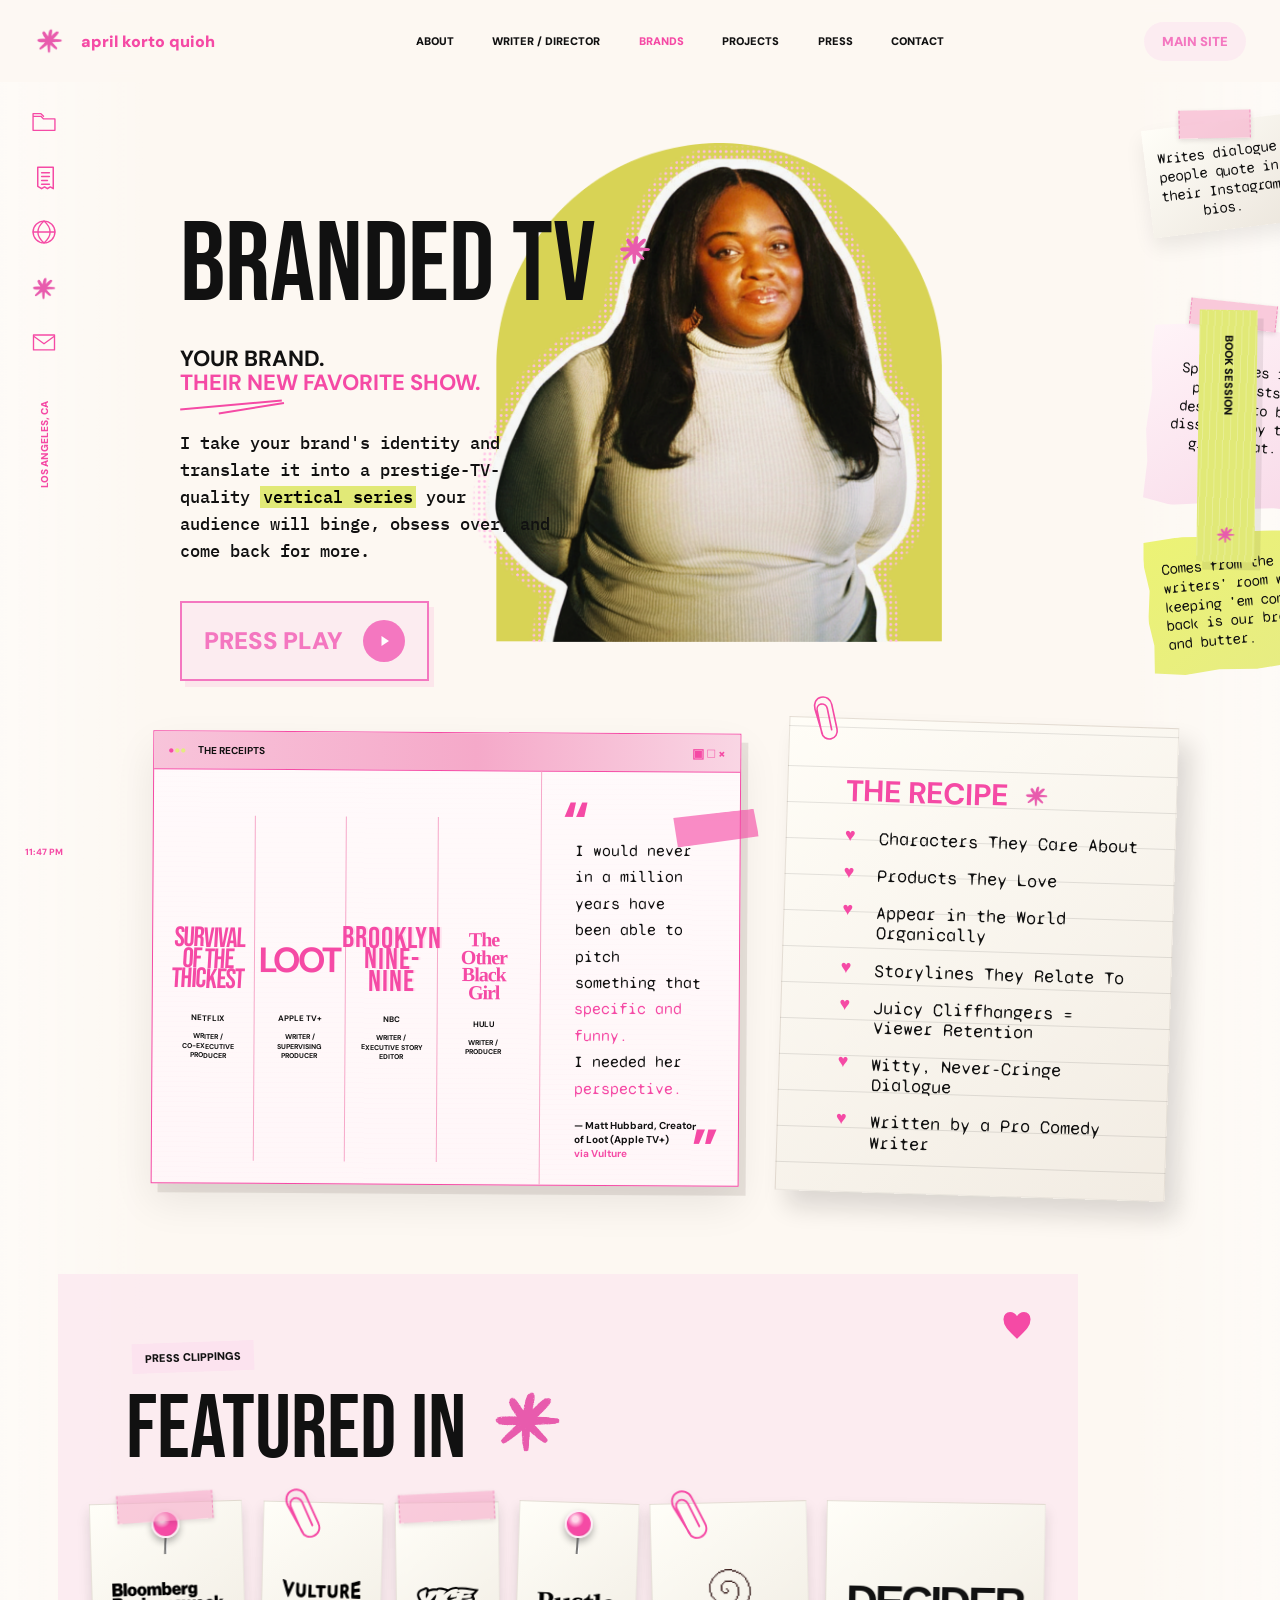
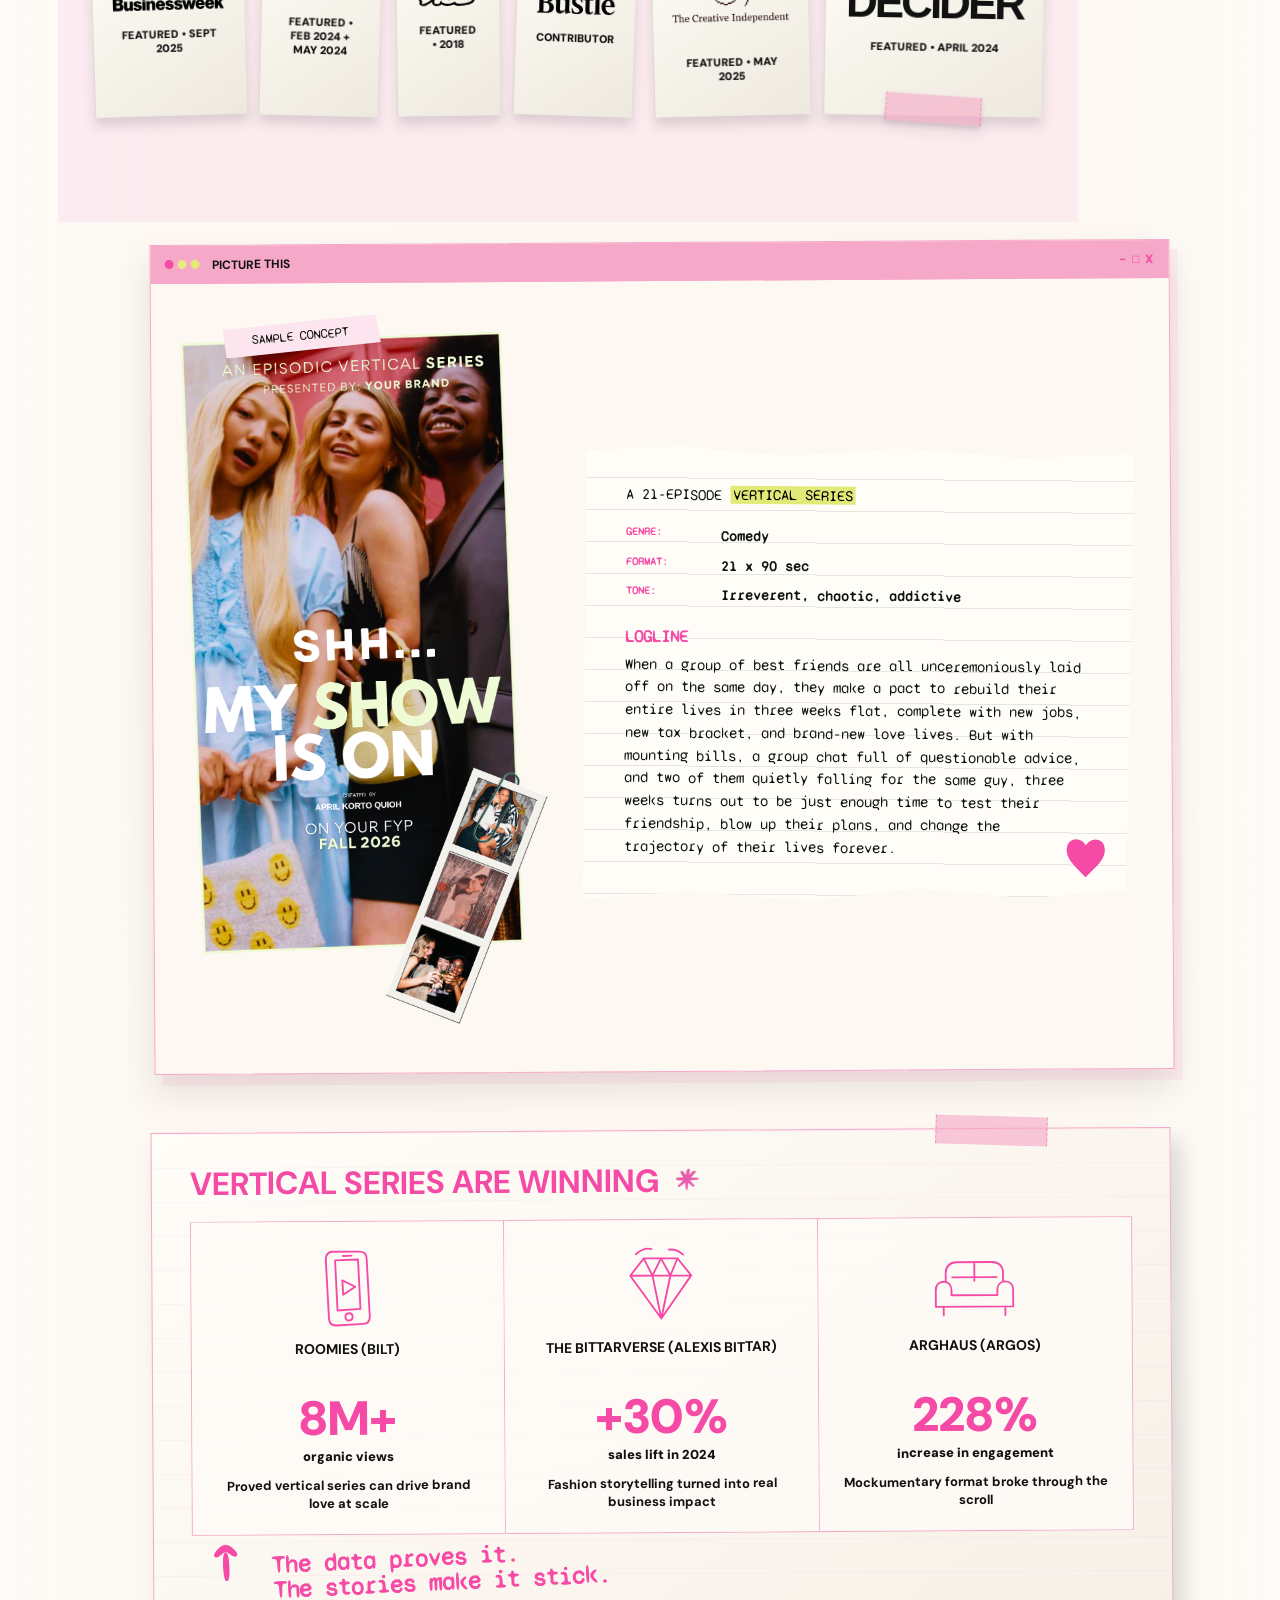
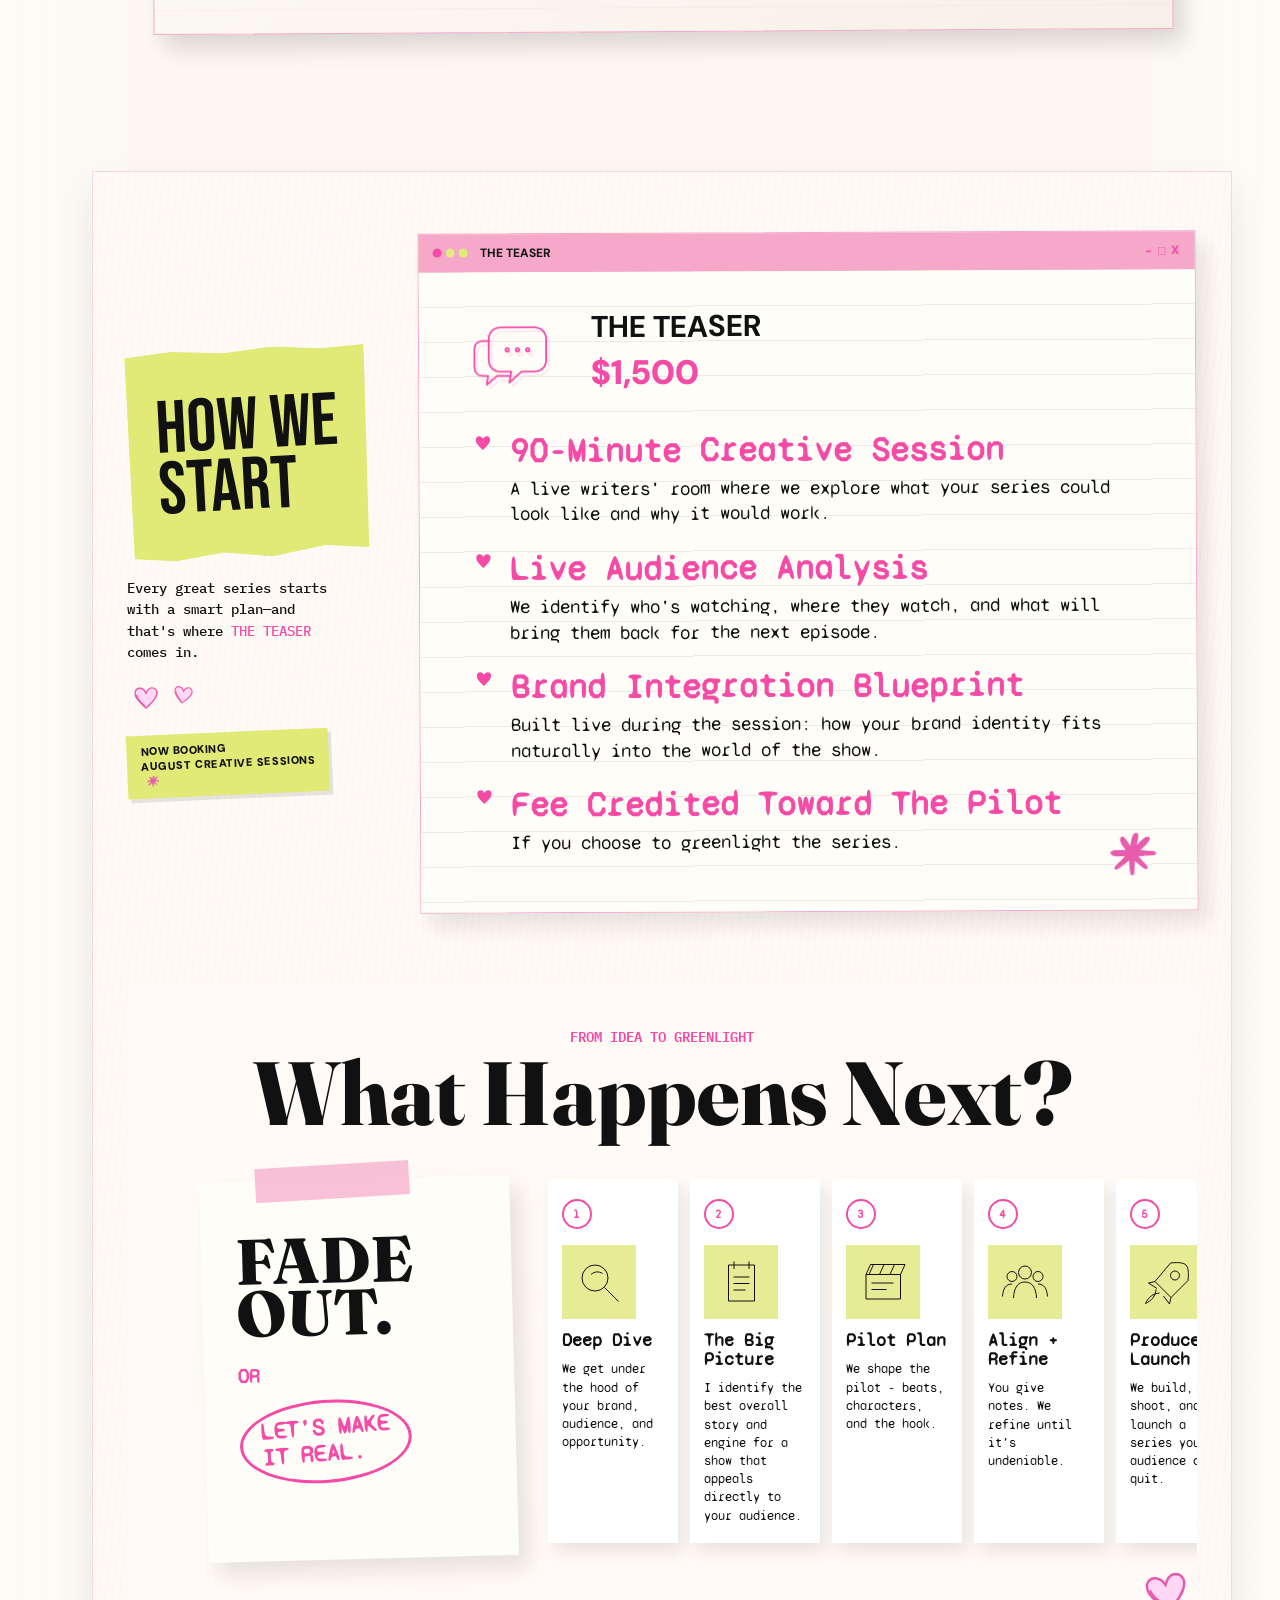
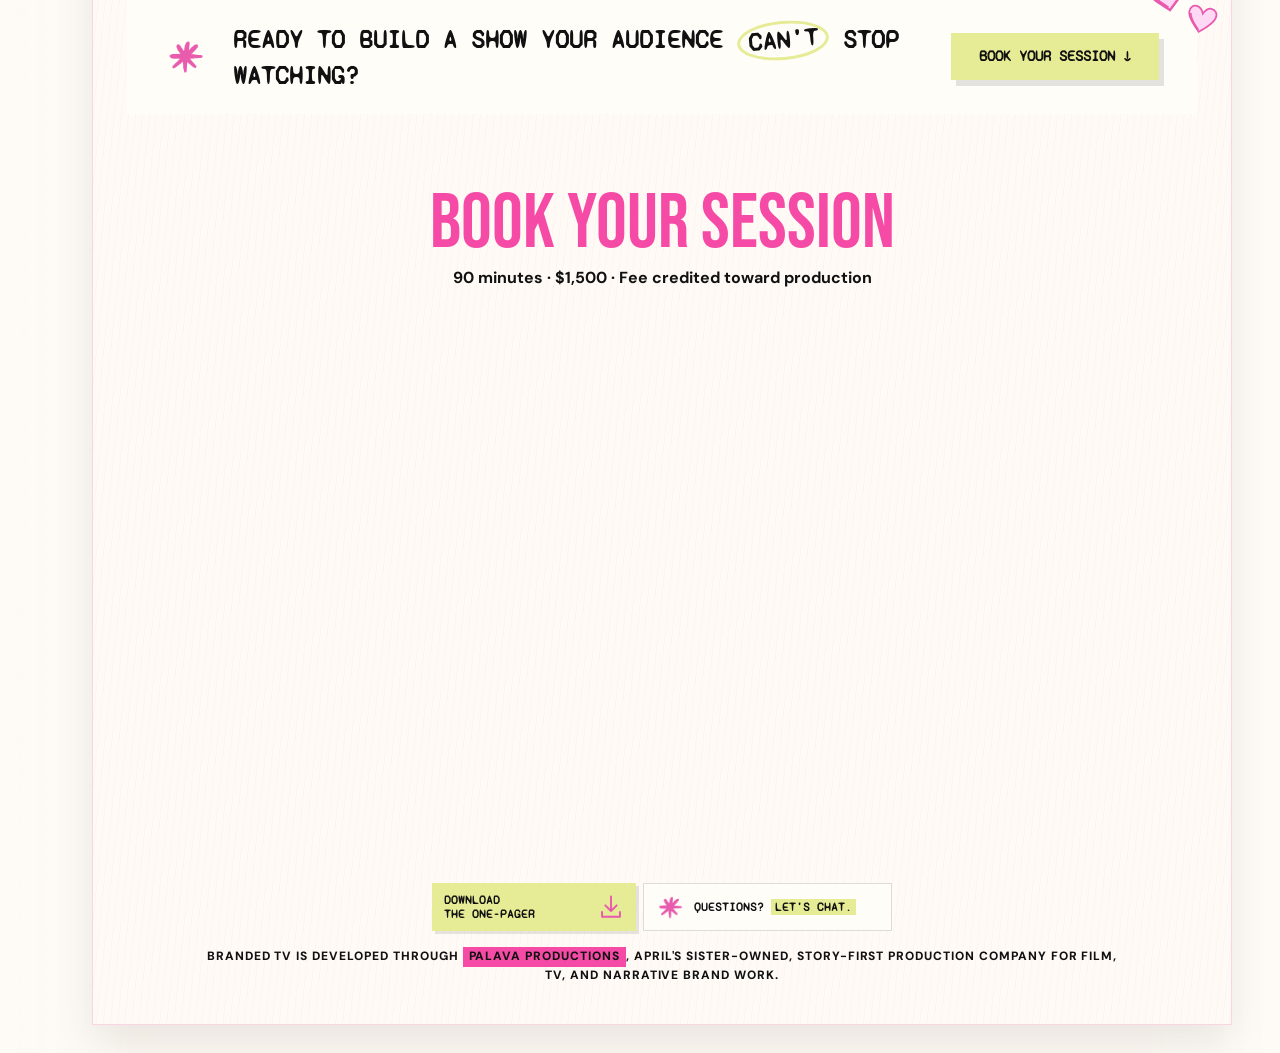
==== commit 8589b8ce: "Remove Creative Session Terms links from brands page (consent handled on Calendly)" ====
--- a/brands/index.html
+++ b/brands/index.html
@@ -265,7 +265,6 @@
       <section class="booking-section" id="book-session" aria-labelledby="book-session-title">
         <h2 id="book-session-title">Book Your Session</h2>
         <p>90 minutes &middot; $1,500 &middot; Fee credited toward production</p>
-        <p class="booking-terms-note">By booking, you confirm that you have reviewed and agree to the <a href="/creative-session-terms" target="_blank" rel="noopener noreferrer">Creative Session Terms</a>.</p>
         <div class="booking-frame">
           <!-- Calendly inline widget begin -->
           <div class="calendly-inline-widget" data-url="https://calendly.com/aprilkortoquioh/90min?hide_event_type_details=1&hide_gdpr_banner=1&background_color=fdf8f2&primary_color=e96cb5&text_color=111111" style="min-width:320px;height:700px;"></div>
@@ -284,7 +283,6 @@
           <span>Questions? <strong>Let's Chat.</strong></span>
         </a>
       </div>
-      <p class="terms-footlink"><a href="/creative-session-terms" target="_blank" rel="noopener noreferrer">Creative Session Terms</a></p>
       <p class="palava-credit">Branded TV is developed through <a href="https://palavaproductions.com" target="_blank" rel="noreferrer">Palava Productions</a>, April's sister-owned, story-first production company for film, TV, and narrative brand work.</p>
       </div>
     </main>
--- a/brands/styles.css
+++ b/brands/styles.css
@@ -4150,30 +4150,3 @@
     height: calc(100% + 34px) !important;
   }
 }
-
-/* ===== Creative Session Terms links ===== */
-.booking-terms-note {
-  width: min(100%, 660px);
-  margin: 10px auto 22px;
-  text-align: center;
-  font: 500 15px/1.5 var(--font-body);
-  color: var(--ink);
-}
-.booking-terms-note a {
-  color: var(--hot-pink);
-  text-decoration: underline;
-  text-underline-offset: 2px;
-  font-weight: 700;
-}
-.booking-terms-note a:hover { color: #d0357f; }
-.terms-footlink {
-  margin: 6px 0 0;
-  text-align: center;
-  font: 600 12px/1.4 var(--font-body);
-  letter-spacing: .04em;
-}
-.terms-footlink a {
-  color: var(--hot-pink);
-  text-decoration: underline;
-  text-underline-offset: 2px;
-}
